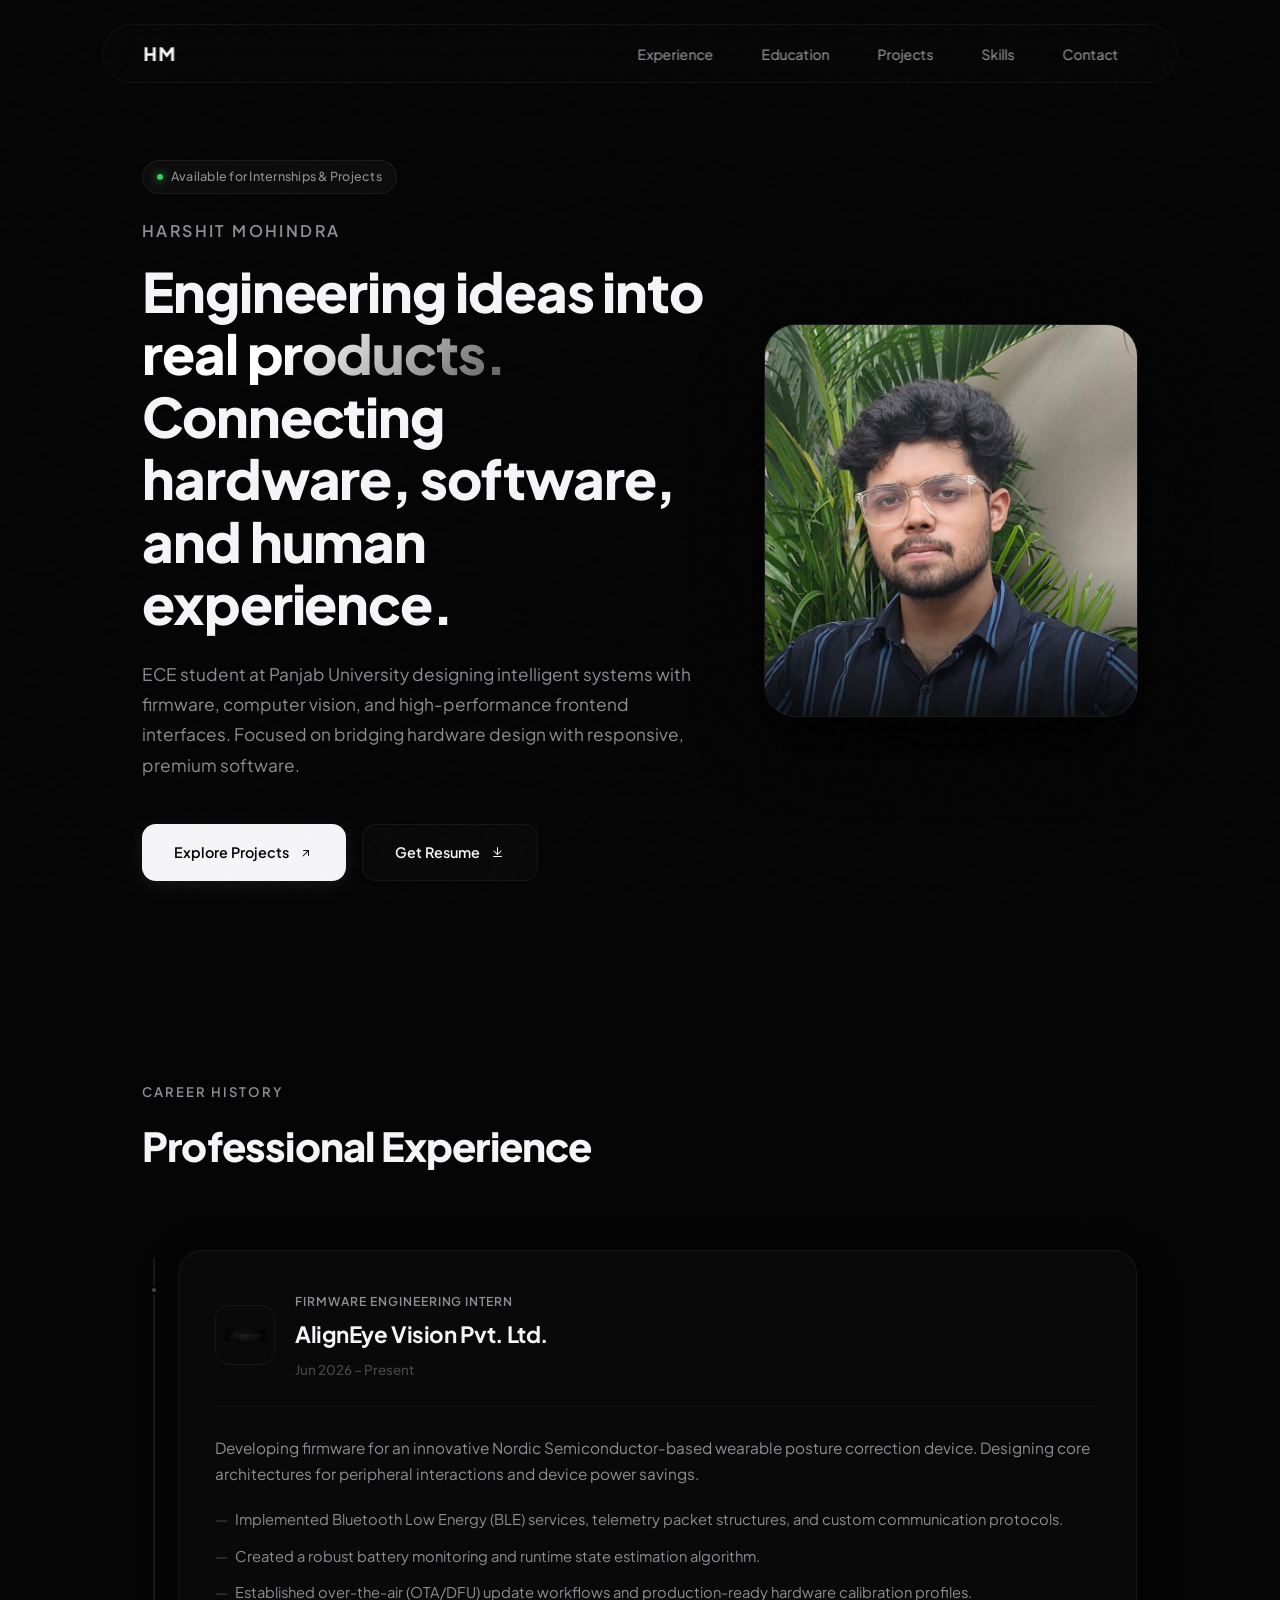
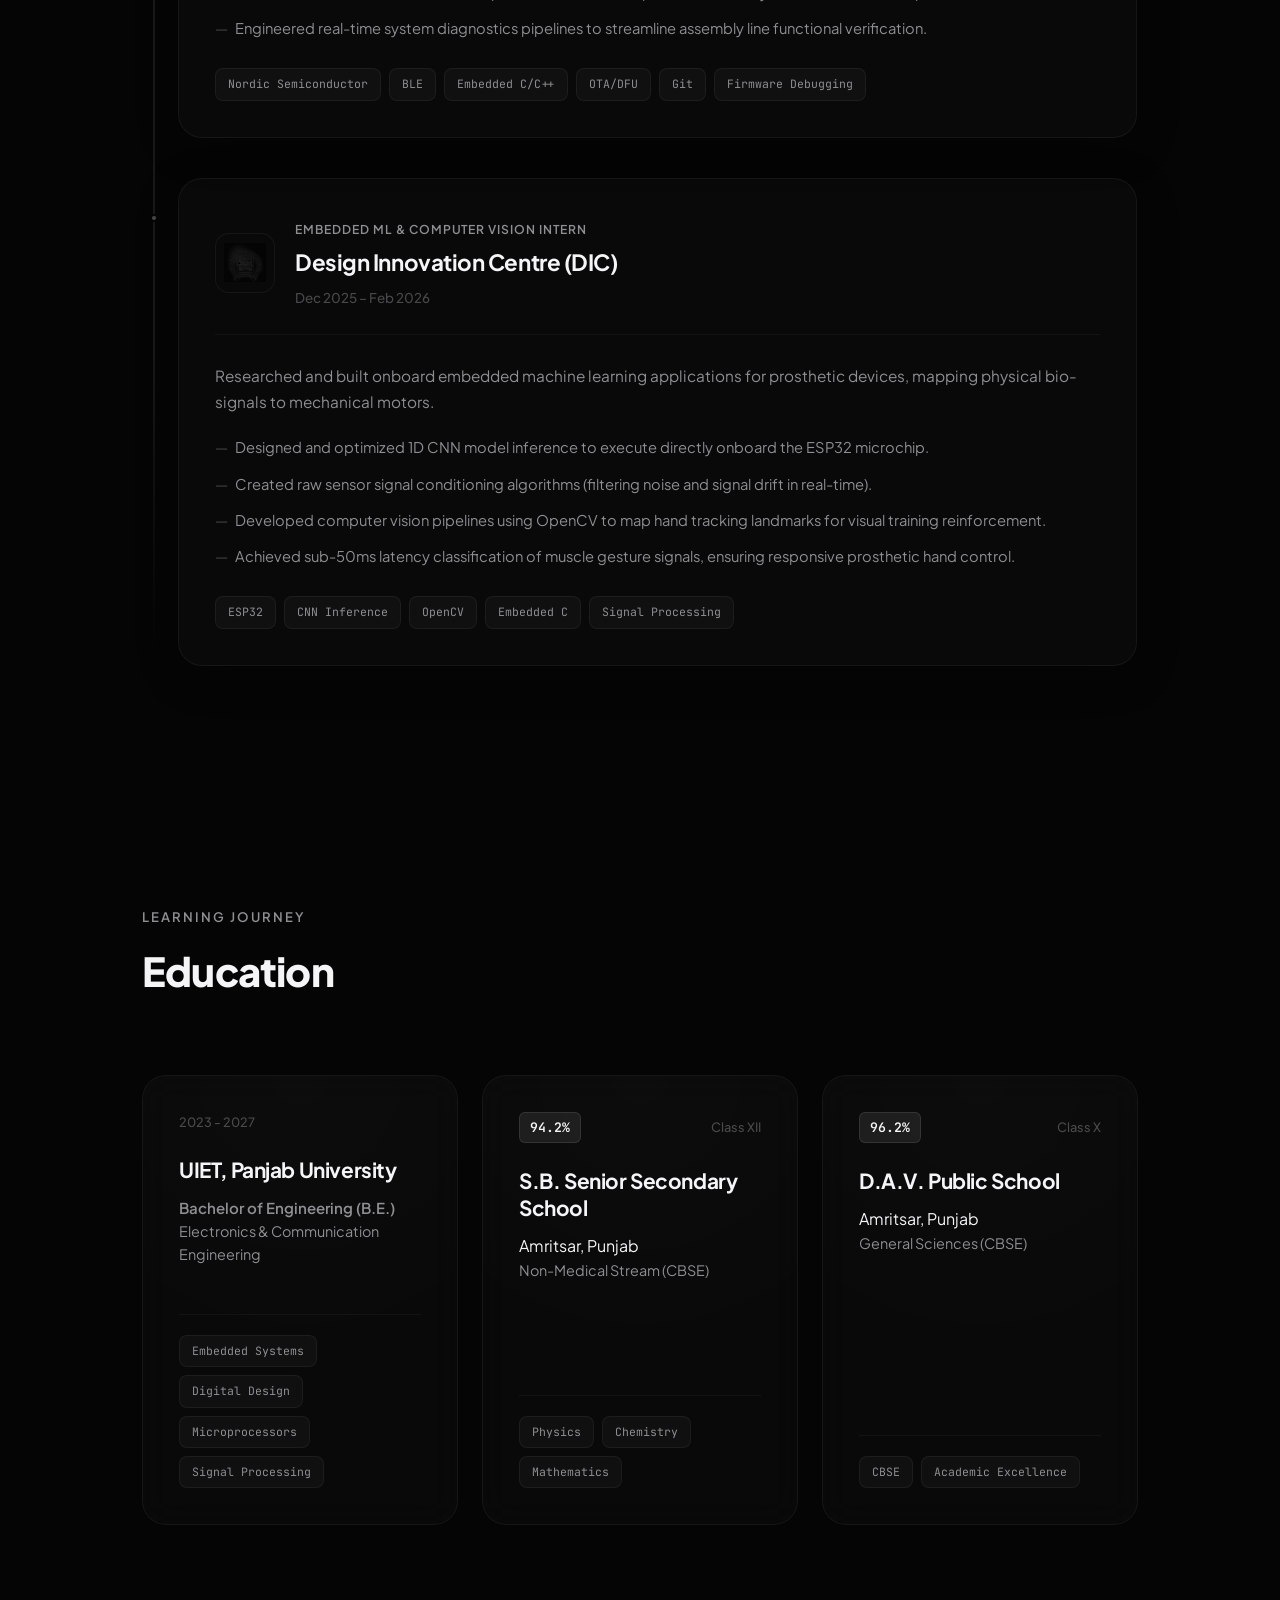
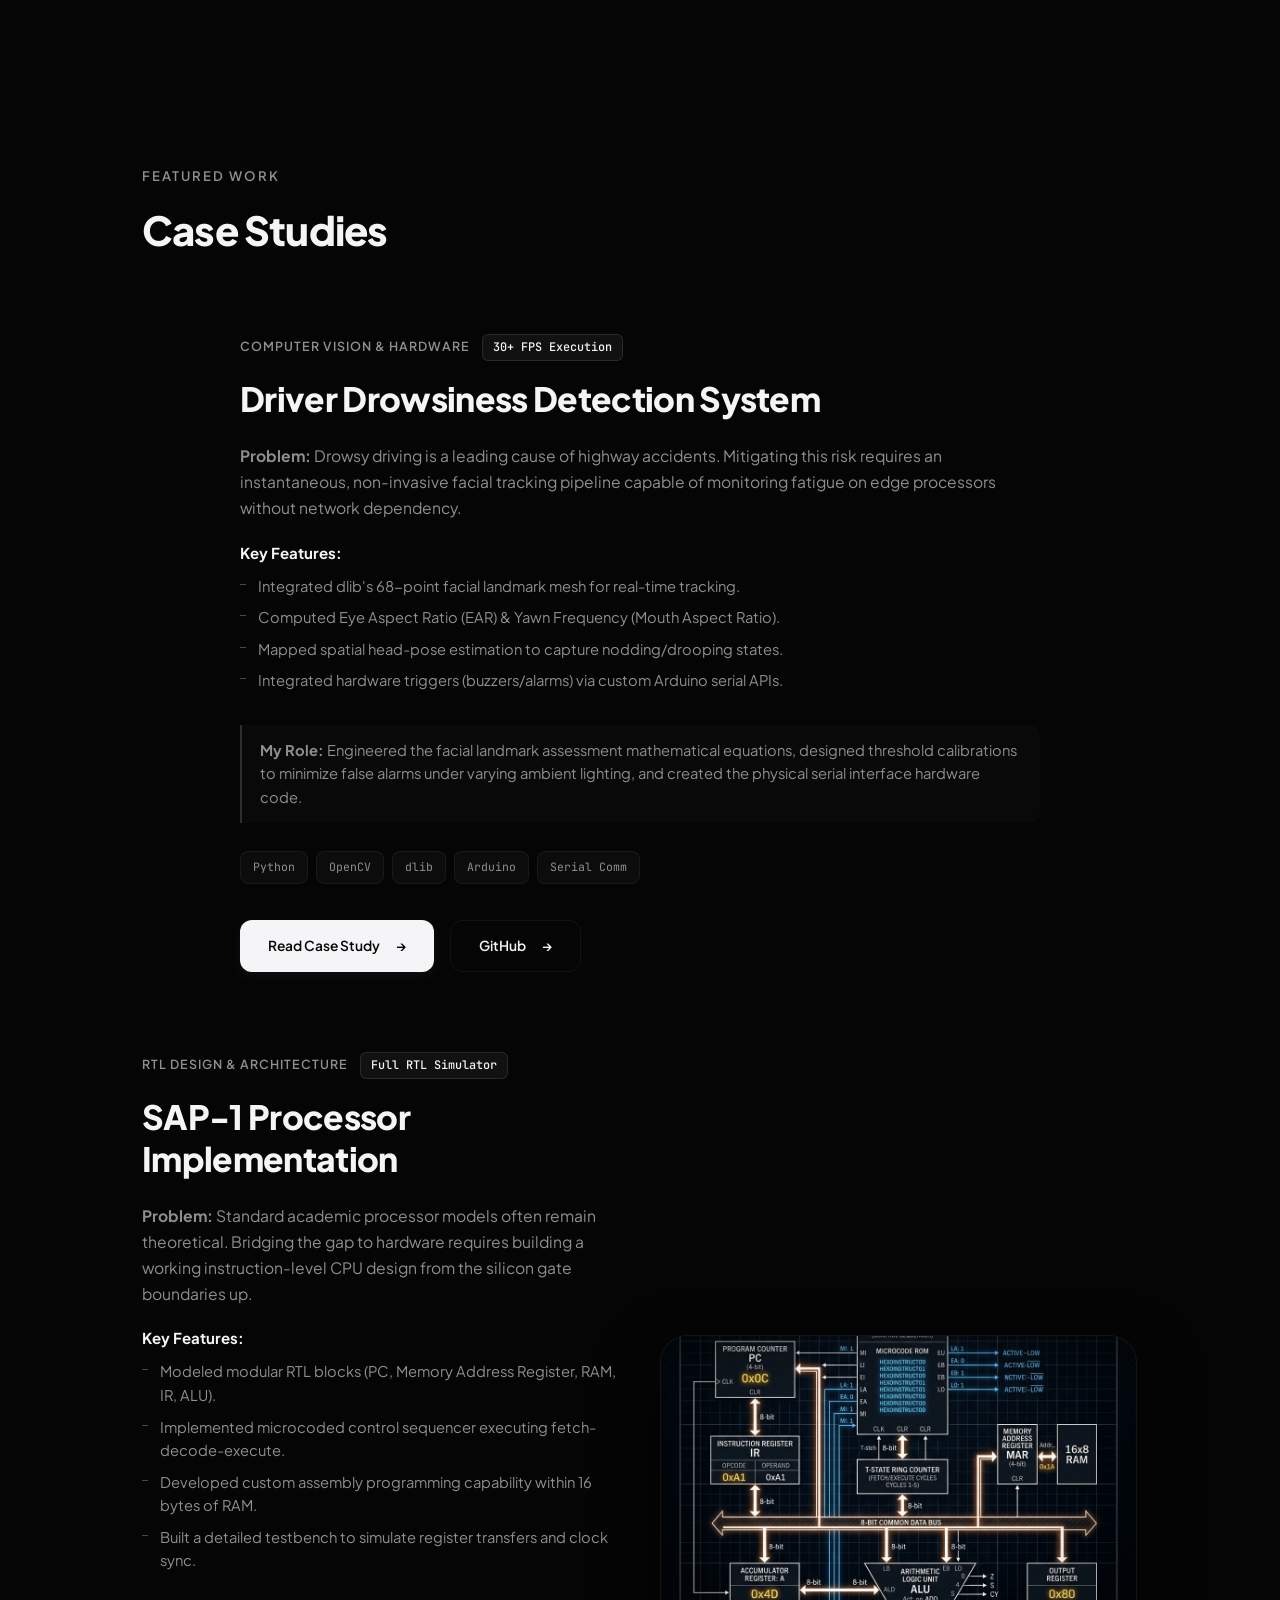
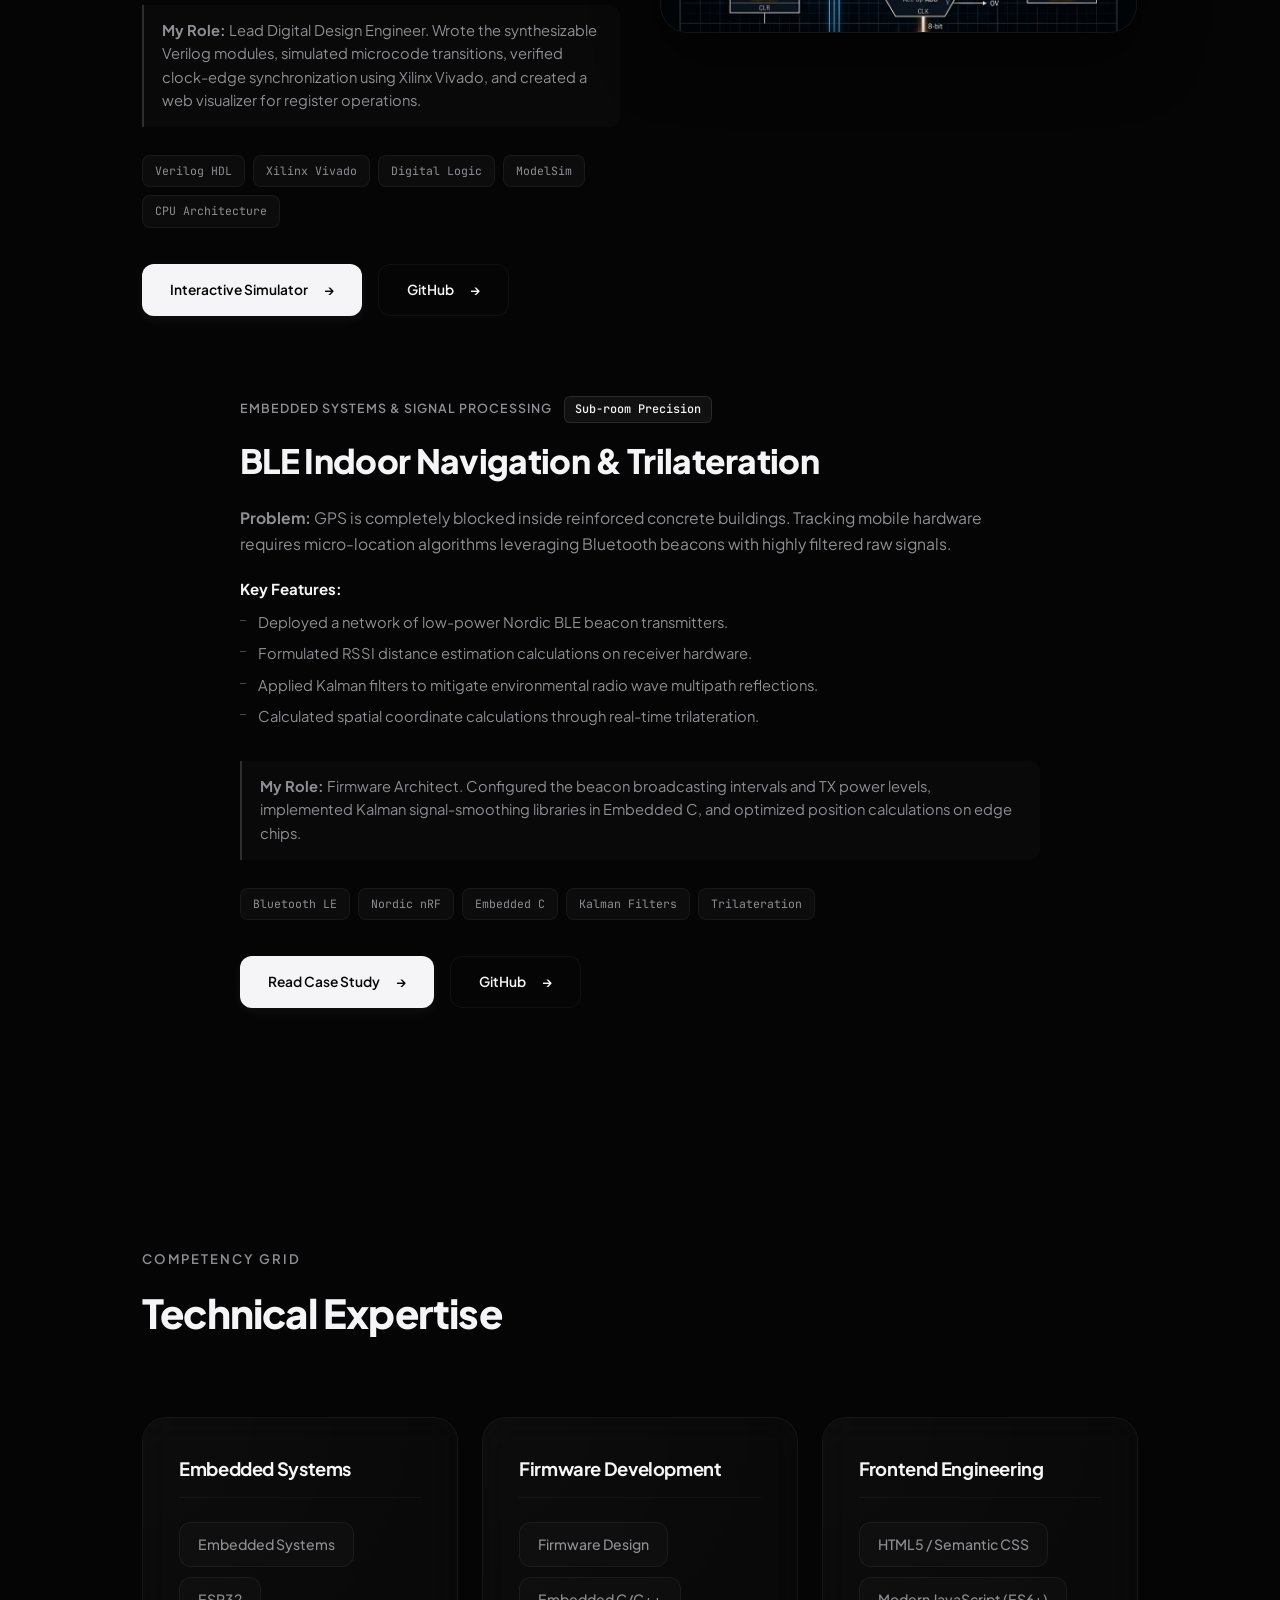
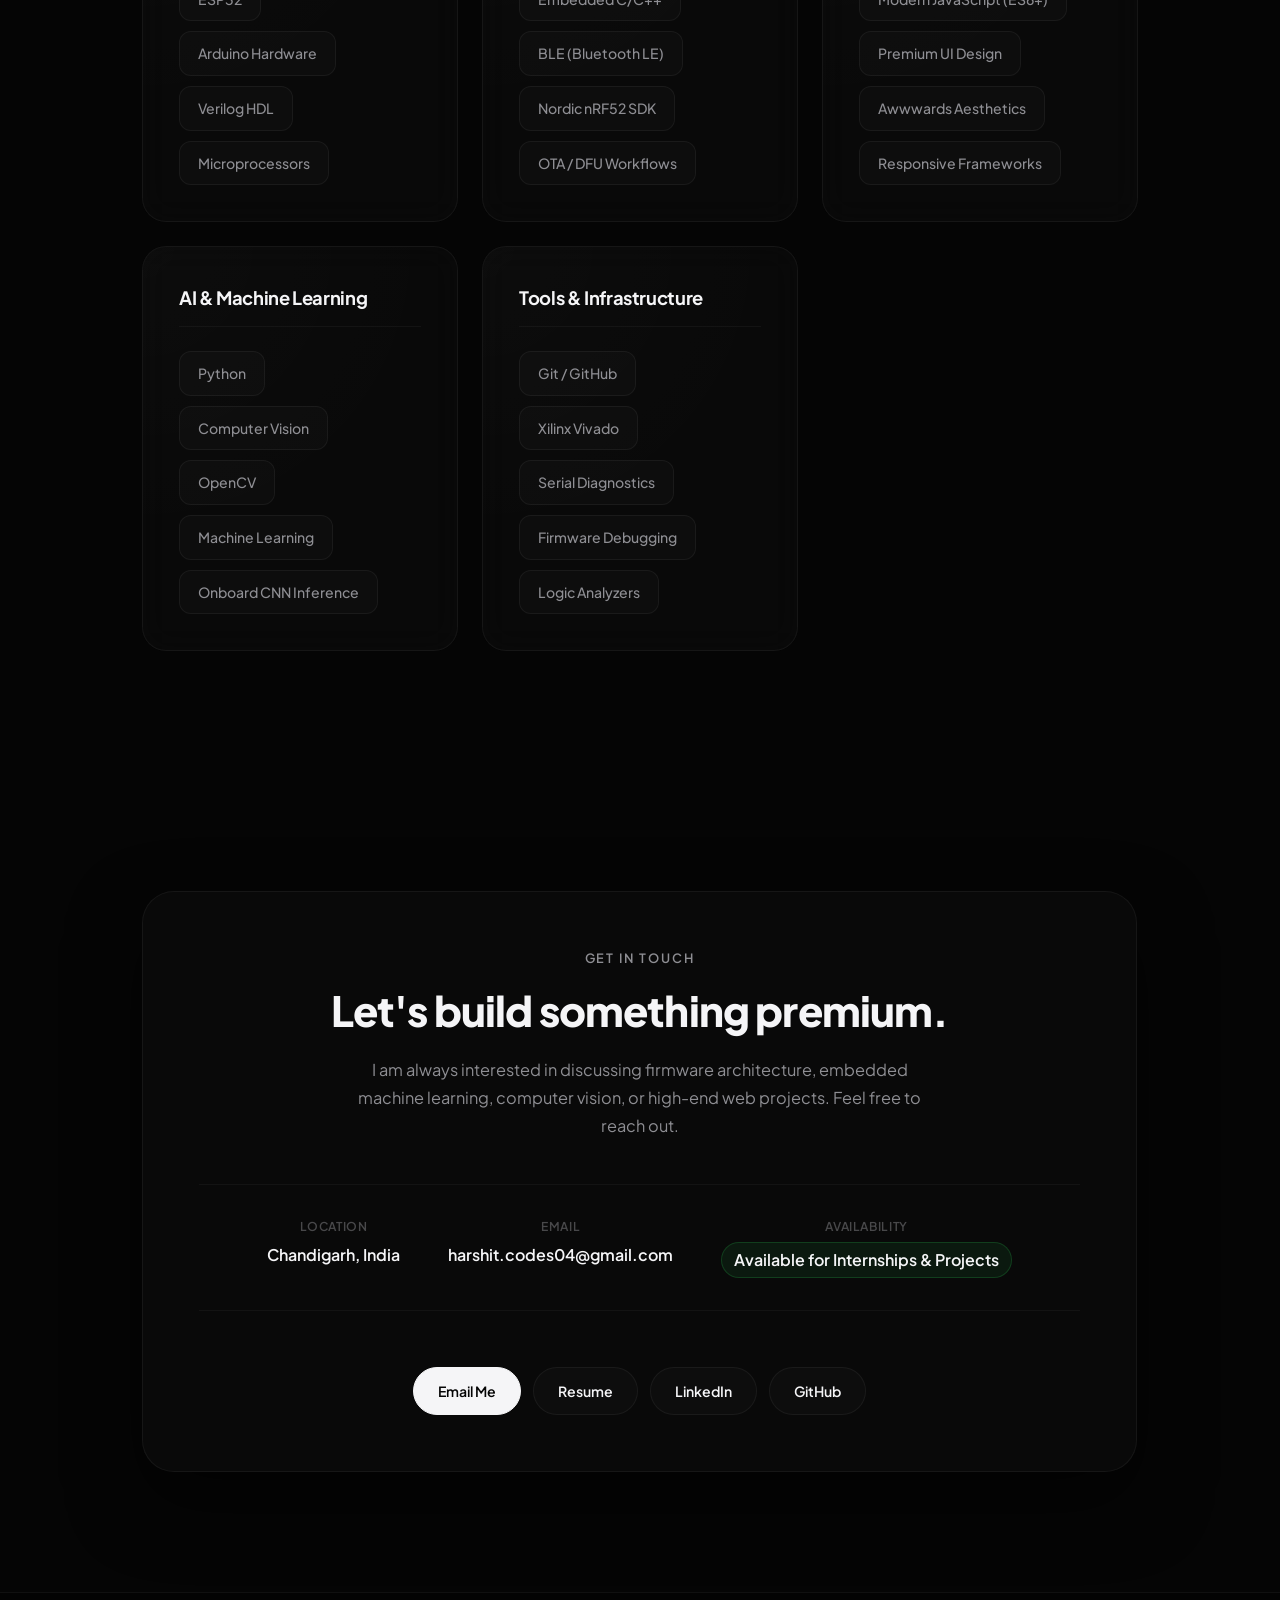
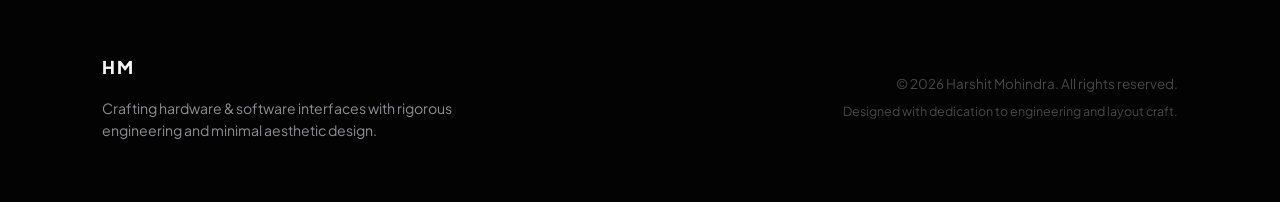
==== index.html @ 0b2c6e02 "fixed the overflowing navbar on mobile" ====
<!DOCTYPE html>
<html lang="en">
<head>
  <meta charset="UTF-8" />
  <meta name="viewport" content="width=device-width, initial-scale=1.0" />
  <title>Harshit Mohindra — Embedded Engineer & Frontend Developer</title>
  <meta name="description" content="ECE Student & Firmware Developer building intelligent embedded systems, onboard machine learning, computer vision, and premium frontend experiences." />

  <link rel="stylesheet" href="style.css" />

  <link rel="preconnect" href="https://fonts.googleapis.com">
  <link rel="preconnect" href="https://fonts.gstatic.com" crossorigin>
  <link href="https://fonts.googleapis.com/css2?family=Plus+Jakarta+Sans:wght@300;400;500;600;700;800&family=Inter:wght@300;400;500;600;700&family=JetBrains+Mono:wght@400;500&display=swap" rel="stylesheet">

  <link rel="preload" as="image" href="assets/images/my_image.jpeg" type="image/jpeg">
</head>

<body>

  <!-- Ambient noise and particles for texture & depth -->
  <div class="noise-overlay" aria-hidden="true"></div>
  <div class="cursor-glow" id="cursor-glow" aria-hidden="true"></div>
  <div class="particles-container" id="particles-container" aria-hidden="true"></div>

  <!-- Scroll Progress Indicator -->
  <div class="scroll-progress-container">
    <div class="scroll-progress" id="scroll-progress"></div>
  </div>

  <nav class="navbar" id="navbar">
    <a href="#home" class="logo" style="text-decoration: none; color: inherit; cursor: pointer;">HM</a>

    <ul class="nav-links">
      <li data-mobile-hidden><a href="#experience">Experience</a></li>
      <li data-mobile-hidden><a href="#education">Education</a></li>
      <li><a href="#projects">Projects</a></li>
      <li data-mobile-hidden><a href="#skills">Skills</a></li>
      <li data-mobile-hidden><a href="#contact">Contact</a></li>
    </ul>

    <!-- Hamburger button — mobile only -->
    <button class="nav-hamburger" id="nav-hamburger" aria-label="Open menu" aria-expanded="false">
      <span></span>
      <span></span>
      <span></span>
    </button>
    
    <!-- Sliding mobile drawer -->
    <div class="nav-drawer" id="nav-drawer" aria-hidden="true">
      <ul class="nav-drawer-links">
        <li><a href="#experience">Experience</a></li>
        <li><a href="#education">Education</a></li>
        <li><a href="#skills">Skills</a></li>
        <li><a href="#contact">Contact</a></li>
      </ul>
    </div>

    <!-- Sliding active background pill for nav links -->
    <div class="nav-active-indicator" id="nav-indicator"></div>
  </nav>

  <main>
    <!-- HERO SECTION -->
    <section class="hero" id="home">
      <div class="hero-container">
        
        <div class="hero-content scroll-reveal">
          <div class="hero-badge">
            <span class="pulse-dot"></span>
            <span>Available for Internships & Projects</span>
          </div>

          <p class="hero-name">Harshit Mohindra</p>

          <h1 class="hero-title">
            Engineering ideas into <span class="accent-text">real products.</span><br>
            Connecting hardware, software, and human experience.
          </h1>

          <p class="hero-desc">
            ECE student at Panjab University designing intelligent systems with firmware, computer vision, and high-performance frontend interfaces. Focused on bridging hardware design with responsive, premium software.
          </p>

          <div class="hero-buttons">
            <a href="#projects" class="btn primary-btn magnetic" data-strength="20">
              Explore Projects
              <span class="btn-arrow">
                <svg width="15" height="15" viewBox="0 0 15 15" fill="none" xmlns="http://www.w3.org/2000/svg">
                  <path d="M3.64645 11.3536C3.45118 11.1583 3.45118 10.8417 3.64645 10.6464L8.29289 6H4.5C4.22386 6 4 5.77614 4 5.5C4 5.22386 4.22386 5 4.5 5H9.5C9.77614 5 10 5.22386 10 5.5V10.5C10 10.7761 9.77614 11 9.5 11C9.22386 11 9 10.7761 9 10.5V6.70711L4.35355 11.3536C4.15829 11.5489 3.84171 11.5489 3.64645 11.3536Z" fill="currentColor" fill-rule="evenodd" clip-rule="evenodd"></path>
                </svg>
              </span>
            </a>

            <a href="assets/resume.pdf" target="_blank" class="btn secondary-btn magnetic" data-strength="15">
              Get Resume
              <span class="btn-arrow">
                <svg width="15" height="15" viewBox="0 0 15 15" fill="none" xmlns="http://www.w3.org/2000/svg">
                  <path d="M7.5 2C7.77614 2 8 2.22386 8 2.5V8.29289L10.6464 5.64645C10.8417 5.45118 11.1583 5.45118 11.3536 5.64645C11.5489 5.84171 11.5489 6.15829 11.3536 6.35355L7.85355 9.85355C7.65829 10.0488 7.34171 10.0488 7.14645 9.85355L3.64645 6.35355C3.45118 6.15829 3.45118 5.84171 3.64645 5.64645C3.84171 5.45118 4.15829 5.45118 4.35355 5.64645L7 8.29289V2.5C7 2.22386 7.22386 2 7.5 2ZM3 11.5C3 11.2239 3.22386 11 3.5 11H11.5C11.7761 11 12 11.2239 12 11.5C12 11.7761 11.7761 12 11.5 12H3.5C3.22386 12 3 11.7761 3 11.5Z" fill="currentColor" fill-rule="evenodd" clip-rule="evenodd"></path>
                </svg>
              </span>
            </a>
          </div>
        </div>

        <div class="hero-visual scroll-reveal delay-1">
          <!-- Subtle glowing background accent behind profile image -->
          <div class="portrait-ambient-glow" aria-hidden="true"></div>
          
          <figure class="hero-portrait">
            <div class="hero-portrait__glow" aria-hidden="true"></div>
            <div class="hero-portrait__frame">
              <img
                src="assets/images/my_image.jpeg"
                alt="Harshit Mohindra Portrait"
                width="720"
                height="665"
                decoding="async"
                fetchpriority="high"
              >
            </div>
          </figure>
        </div>

      </div>
    </section>

    <!-- EXPERIENCE SECTION (Timeline Redesign) -->
    <section class="experience" id="experience">
      <div class="section-header scroll-reveal">
        <span class="section-tag">Career History</span>
        <h2 class="section-title">Professional Experience</h2>
      </div>

      <div class="timeline-container">
        <div class="timeline-line"></div>

        <!-- Timeline Item 1 -->
        <div class="timeline-item scroll-reveal">
          <div class="timeline-marker">
            <div class="timeline-marker-inner"></div>
          </div>
          <div class="timeline-card">
            <div class="timeline-header-block">
              <div class="company-logo-container">
                <img src="assets/images/aligneyelogo.png" alt="AlignEye Vision Pvt. Ltd. Logo" class="company-logo">
              </div>
              <div class="company-info-text">
                <span class="role-badge">Firmware Engineering Intern</span>
                <h3>AlignEye Vision Pvt. Ltd.</h3>
                <span class="timeline-date">Jun 2026 – Present</span>
              </div>
            </div>
            <div class="timeline-body">
              <p>
                Developing firmware for an innovative Nordic Semiconductor-based wearable posture correction device. Designing core architectures for peripheral interactions and device power savings.
              </p>
              <ul class="achievement-list">
                <li>Implemented Bluetooth Low Energy (BLE) services, telemetry packet structures, and custom communication protocols.</li>
                <li>Created a robust battery monitoring and runtime state estimation algorithm.</li>
                <li>Established over-the-air (OTA/DFU) update workflows and production-ready hardware calibration profiles.</li>
                <li>Engineered real-time system diagnostics pipelines to streamline assembly line functional verification.</li>
              </ul>
              <div class="tech-stack">
                <span>Nordic Semiconductor</span>
                <span>BLE</span>
                <span>Embedded C/C++</span>
                <span>OTA/DFU</span>
                <span>Git</span>
                <span>Firmware Debugging</span>
              </div>
            </div>
          </div>
        </div>

        <!-- Timeline Item 2 -->
        <div class="timeline-item scroll-reveal delay-1">
          <div class="timeline-marker">
            <div class="timeline-marker-inner"></div>
          </div>
          <div class="timeline-card">
            <div class="timeline-header-block">
              <div class="company-logo-container">
                <img src="assets/images/MDART.jpg" alt="DIC Logo" class="company-logo">
              </div>
              <div class="company-info-text">
                <span class="role-badge">Embedded ML & Computer Vision Intern</span>
                <h3>Design Innovation Centre (DIC)</h3>
                <span class="timeline-date">Dec 2025 – Feb 2026</span>
              </div>
            </div>
            <div class="timeline-body">
              <p>
                Researched and built onboard embedded machine learning applications for prosthetic devices, mapping physical bio-signals to mechanical motors.
              </p>
              <ul class="achievement-list">
                <li>Designed and optimized 1D CNN model inference to execute directly onboard the ESP32 microchip.</li>
                <li>Created raw sensor signal conditioning algorithms (filtering noise and signal drift in real-time).</li>
                <li>Developed computer vision pipelines using OpenCV to map hand tracking landmarks for visual training reinforcement.</li>
                <li>Achieved sub-50ms latency classification of muscle gesture signals, ensuring responsive prosthetic hand control.</li>
              </ul>
              <div class="tech-stack">
                <span>ESP32</span>
                <span>CNN Inference</span>
                <span>OpenCV</span>
                <span>Embedded C</span>
                <span>Signal Processing</span>
              </div>
            </div>
          </div>
        </div>

      </div>
    </section>

    <!-- EDUCATION SECTION -->
    <section class="education" id="education">
      <div class="section-header scroll-reveal">
        <span class="section-tag">Learning Journey</span>
        <h2 class="section-title">Education</h2>
      </div>

      <div class="education-grid">
        <!-- University -->
        <div class="education-card scroll-reveal">
          <div class="education-card-glow"></div>
          <div class="education-meta">
            <span class="edu-duration">2023 - 2027</span>
          </div>
          <h3>UIET, Panjab University</h3>
          <p class="edu-degree">Bachelor of Engineering (B.E.)</p>
          <p class="edu-major">Electronics & Communication Engineering</p>
          <div class="tech-stack">
            <span>Embedded Systems</span>
            <span>Digital Design</span>
            <span>Microprocessors</span>
            <span>Signal Processing</span>
          </div>
        </div>

        <!-- XII -->
        <div class="education-card scroll-reveal delay-1">
          <div class="education-card-glow"></div>
          <div class="education-meta">
            <span class="edu-score">94.2%</span>
            <span class="edu-duration">Class XII</span>
          </div>
          <h3>S.B. Senior Secondary School</h3>
          <p class="edu-location">Amritsar, Punjab</p>
          <p class="edu-major">Non-Medical Stream (CBSE)</p>
          <div class="tech-stack">
            <span>Physics</span>
            <span>Chemistry</span>
            <span>Mathematics</span>
          </div>
        </div>

        <!-- X -->
        <div class="education-card scroll-reveal delay-2">
          <div class="education-card-glow"></div>
          <div class="education-meta">
            <span class="edu-score">96.2%</span>
            <span class="edu-duration">Class X</span>
          </div>
          <h3>D.A.V. Public School</h3>
          <p class="edu-location">Amritsar, Punjab</p>
          <p class="edu-major">General Sciences (CBSE)</p>
          <div class="tech-stack">
            <span>CBSE</span>
            <span>Academic Excellence</span>
          </div>
        </div>
      </div>
    </section>

    <!-- PROJECTS SECTION (High-Fidelity Case Studies) -->
    <section id="projects" class="projects-section">
      <div class="section-header scroll-reveal">
        <span class="section-tag">Featured Work</span>
        <h2 class="section-title">Case Studies</h2>
      </div>

      <div class="case-studies-list">

        <!-- Project 1: Drowsiness Detection -->
        <article class="case-study-item scroll-reveal">
          <!-- TODO: Add authentic Driver Drowsiness Detection screenshot/diagram here.
               Real engineering assets to add later: OpenCV facial landmark detection, Eye Aspect Ratio visualization, Detection pipeline architecture, Confusion matrix/evaluation graphs, Hardware setup -->
          <div class="case-study-info">
            <div class="case-study-meta">
              <span class="case-study-tag">Computer Vision & Hardware</span>
              <span class="case-study-metric">30+ FPS Execution</span>
            </div>
            <h3 class="case-study-title">Driver Drowsiness Detection System</h3>
            
            <p class="case-study-problem">
              <strong>Problem:</strong> Drowsy driving is a leading cause of highway accidents. Mitigating this risk requires an instantaneous, non-invasive facial tracking pipeline capable of monitoring fatigue on edge processors without network dependency.
            </p>

            <div class="case-study-highlights">
              <strong>Key Features:</strong>
              <ul>
                <li>Integrated dlib's 68-point facial landmark mesh for real-time tracking.</li>
                <li>Computed Eye Aspect Ratio (EAR) & Yawn Frequency (Mouth Aspect Ratio).</li>
                <li>Mapped spatial head-pose estimation to capture nodding/drooping states.</li>
                <li>Integrated hardware triggers (buzzers/alarms) via custom Arduino serial APIs.</li>
              </ul>
            </div>

            <p class="case-study-role">
              <strong>My Role:</strong> Engineered the facial landmark assessment mathematical equations, designed threshold calibrations to minimize false alarms under varying ambient lighting, and created the physical serial interface hardware code.
            </p>

            <div class="tech-stack">
              <span>Python</span>
              <span>OpenCV</span>
              <span>dlib</span>
              <span>Arduino</span>
              <span>Serial Comm</span>
            </div>

            <div class="case-study-links">
              <a href="projects/driver-drowsiness.html" class="btn case-study-btn primary">
                Read Case Study
                <span class="arrow-icon">→</span>
              </a>
              <a href="https://github.com/harshhhh04/" target="_blank" rel="noopener noreferrer" class="btn case-study-btn secondary">
                GitHub
                <span class="arrow-icon">→</span>
              </a>
            </div>
          </div>
        </article>

        <!-- Project 2: SAP-1 Computer -->
        <article class="case-study-item scroll-reveal reverse has-image">
          <div class="case-study-preview-wrapper">
            <img src="assets/images/sap1_preview.png" alt="SAP-1 Computer CPU Design Blueprint Preview" class="case-study-img" loading="lazy">
            <div class="preview-overlay"></div>
          </div>
          <div class="case-study-info">
            <div class="case-study-meta">
              <span class="case-study-tag">RTL Design & Architecture</span>
              <span class="case-study-metric">Full RTL Simulator</span>
            </div>
            <h3 class="case-study-title">SAP-1 Processor Implementation</h3>
            
            <p class="case-study-problem">
              <strong>Problem:</strong> Standard academic processor models often remain theoretical. Bridging the gap to hardware requires building a working instruction-level CPU design from the silicon gate boundaries up.
            </p>

            <div class="case-study-highlights">
              <strong>Key Features:</strong>
              <ul>
                <li>Modeled modular RTL blocks (PC, Memory Address Register, RAM, IR, ALU).</li>
                <li>Implemented microcoded control sequencer executing fetch-decode-execute.</li>
                <li>Developed custom assembly programming capability within 16 bytes of RAM.</li>
                <li>Built a detailed testbench to simulate register transfers and clock sync.</li>
              </ul>
            </div>

            <p class="case-study-role">
              <strong>My Role:</strong> Lead Digital Design Engineer. Wrote the synthesizable Verilog modules, simulated microcode transitions, verified clock-edge synchronization using Xilinx Vivado, and created a web visualizer for register operations.
            </p>

            <div class="tech-stack">
              <span>Verilog HDL</span>
              <span>Xilinx Vivado</span>
              <span>Digital Logic</span>
              <span>ModelSim</span>
              <span>CPU Architecture</span>
            </div>

            <div class="case-study-links">
              <a href="projects/sap1.html" class="btn case-study-btn primary">
                Interactive Simulator
                <span class="arrow-icon">→</span>
              </a>
              <a href="https://github.com/harshhhh04/" target="_blank" rel="noopener noreferrer" class="btn case-study-btn secondary">
                GitHub
                <span class="arrow-icon">→</span>
              </a>
            </div>
          </div>
        </article>

        <!-- Project 3: BLE Indoor Navigation -->
        <article class="case-study-item scroll-reveal">
          <!-- TODO: Add authentic BLE Indoor Navigation screenshot/diagram here.
               Real engineering assets to add later: Beacon placement diagram, Indoor floor map, RSSI visualization, Trilateration diagram, Mobile application screenshots, Hardware setup -->
          <div class="case-study-info">
            <div class="case-study-meta">
              <span class="case-study-tag">Embedded Systems & Signal Processing</span>
              <span class="case-study-metric">Sub-room Precision</span>
            </div>
            <h3 class="case-study-title">BLE Indoor Navigation & Trilateration</h3>
            
            <p class="case-study-problem">
              <strong>Problem:</strong> GPS is completely blocked inside reinforced concrete buildings. Tracking mobile hardware requires micro-location algorithms leveraging Bluetooth beacons with highly filtered raw signals.
            </p>

            <div class="case-study-highlights">
              <strong>Key Features:</strong>
              <ul>
                <li>Deployed a network of low-power Nordic BLE beacon transmitters.</li>
                <li>Formulated RSSI distance estimation calculations on receiver hardware.</li>
                <li>Applied Kalman filters to mitigate environmental radio wave multipath reflections.</li>
                <li>Calculated spatial coordinate calculations through real-time trilateration.</li>
              </ul>
            </div>

            <p class="case-study-role">
              <strong>My Role:</strong> Firmware Architect. Configured the beacon broadcasting intervals and TX power levels, implemented Kalman signal-smoothing libraries in Embedded C, and optimized position calculations on edge chips.
            </p>

            <div class="tech-stack">
              <span>Bluetooth LE</span>
              <span>Nordic nRF</span>
              <span>Embedded C</span>
              <span>Kalman Filters</span>
              <span>Trilateration</span>
            </div>

            <div class="case-study-links">
              <a href="projects/ble-navigation.html" class="btn case-study-btn primary">
                Read Case Study
                <span class="arrow-icon">→</span>
              </a>
              <a href="https://github.com/harshhhh04/" target="_blank" rel="noopener noreferrer" class="btn case-study-btn secondary">
                GitHub
                <span class="arrow-icon">→</span>
              </a>
            </div>
          </div>
        </article>

      </div>
    </section>

    <!-- SKILLS SECTION (Grouped Category Layout) -->
    <section id="skills" class="skills-section">
      <div class="section-header scroll-reveal">
        <span class="section-tag">Competency Grid</span>
        <h2 class="section-title">Technical Expertise</h2>
      </div>

      <div class="skills-category-grid">
        <!-- Group 1: Embedded Systems -->
        <div class="skills-group scroll-reveal">
          <div class="group-glow"></div>
          <h3>Embedded Systems</h3>
          <div class="skills-pills-list">
            <div class="skill-pill"><span>Embedded Systems</span></div>
            <div class="skill-pill"><span>ESP32</span></div>
            <div class="skill-pill"><span>Arduino Hardware</span></div>
            <div class="skill-pill"><span>Verilog HDL</span></div>
            <div class="skill-pill"><span>Microprocessors</span></div>
          </div>
        </div>

        <!-- Group 2: Firmware -->
        <div class="skills-group scroll-reveal delay-1">
          <div class="group-glow"></div>
          <h3>Firmware Development</h3>
          <div class="skills-pills-list">
            <div class="skill-pill"><span>Firmware Design</span></div>
            <div class="skill-pill"><span>Embedded C/C++</span></div>
            <div class="skill-pill"><span>BLE (Bluetooth LE)</span></div>
            <div class="skill-pill"><span>Nordic nRF52 SDK</span></div>
            <div class="skill-pill"><span>OTA / DFU Workflows</span></div>
          </div>
        </div>

        <!-- Group 3: Frontend -->
        <div class="skills-group scroll-reveal delay-2">
          <div class="group-glow"></div>
          <h3>Frontend Engineering</h3>
          <div class="skills-pills-list">
            <div class="skill-pill"><span>HTML5 / Semantic CSS</span></div>
            <div class="skill-pill"><span>Modern JavaScript (ES6+)</span></div>
            <div class="skill-pill"><span>Premium UI Design</span></div>
            <div class="skill-pill"><span>Awwwards Aesthetics</span></div>
            <div class="skill-pill"><span>Responsive Frameworks</span></div>
          </div>
        </div>

        <!-- Group 4: AI & ML -->
        <div class="skills-group scroll-reveal">
          <div class="group-glow"></div>
          <h3>AI & Machine Learning</h3>
          <div class="skills-pills-list">
            <div class="skill-pill"><span>Python</span></div>
            <div class="skill-pill"><span>Computer Vision</span></div>
            <div class="skill-pill"><span>OpenCV</span></div>
            <div class="skill-pill"><span>Machine Learning</span></div>
            <div class="skill-pill"><span>Onboard CNN Inference</span></div>
          </div>
        </div>

        <!-- Group 5: Tools & Workflows -->
        <div class="skills-group scroll-reveal delay-1">
          <div class="group-glow"></div>
          <h3>Tools & Infrastructure</h3>
          <div class="skills-pills-list">
            <div class="skill-pill"><span>Git / GitHub</span></div>
            <div class="skill-pill"><span>Xilinx Vivado</span></div>
            <div class="skill-pill"><span>Serial Diagnostics</span></div>
            <div class="skill-pill"><span>Firmware Debugging</span></div>
            <div class="skill-pill"><span>Logic Analyzers</span></div>
          </div>
        </div>
      </div>
    </section>

    <!-- CONTACT SECTION -->
    <section id="contact" class="contact-section">
      <div class="contact-container scroll-reveal">
        <div class="contact-box">
          <span class="contact-tag">Get In Touch</span>
          <h2>Let's build something premium.</h2>
          <p class="contact-description">
            I am always interested in discussing firmware architecture, embedded machine learning, computer vision, or high-end web projects. Feel free to reach out.
          </p>

          <div class="contact-details">
            <div class="detail-item">
              <span class="label">Location</span>
              <span class="value">Chandigarh, India</span>
            </div>
            <div class="detail-item">
              <span class="label">Email</span>
              <a href="mailto:harshit.codes04@gmail.com" class="value link">harshit.codes04@gmail.com</a>
            </div>
            <div class="detail-item">
              <span class="label">Availability</span>
              <span class="value availability-badge">Available for Internships & Projects</span>
            </div>
          </div>

          <div class="contact-links">
            <a href="https://mail.google.com/mail/?view=cm&fs=1&to=harshit.codes04@gmail.com"
               target="_blank"
               rel="noopener noreferrer"
               class="contact-link-pill primary magnetic"
               data-strength="10">
              Email Me 
            </a>
            <a href="assets/resume.pdf" target="_blank" rel="noopener noreferrer" class="contact-link-pill magnetic" data-strength="10">Resume</a>
            <a href="https://www.linkedin.com/in/harshit-mohindra/" target="_blank" rel="noopener noreferrer" class="contact-link-pill magnetic" data-strength="10">LinkedIn</a>
            <a href="https://github.com/harshhhh04/" target="_blank" rel="noopener noreferrer" class="contact-link-pill magnetic" data-strength="10">GitHub</a>
          </div>
        </div>
      </div>
    </section>
  </main>

  <footer class="footer">
    <div class="footer-content">
      <div class="footer-left">
        <p class="footer-logo">HM</p>
        <p class="footer-statement">
          Crafting hardware & software interfaces with rigorous engineering and minimal aesthetic design.
        </p>
      </div>
      <div class="footer-right">
        <p class="copyright">&copy; 2026 Harshit Mohindra. All rights reserved.</p>
        <p class="designed-by">Designed with dedication to engineering and layout craft.</p>
      </div>
    </div>
  </footer>

  <script src="script.js"></script>

</body>
</html>
---- style.css ----
/* ==========================================================================
   PREMIUM DARK MINIMALIST DESIGN SYSTEM (Awwwards, Linear, Framer Inspired)
   ========================================================================== */

   :root {
    --bg-primary: #050505;
    --bg-secondary: #0a0a0a;
    --bg-card: rgba(13, 13, 13, 0.55);
    --bg-card-hover: rgba(20, 20, 20, 0.8);
    
    --border-color: rgba(255, 255, 255, 0.05);
    --border-hover: rgba(255, 255, 255, 0.12);
    --border-accent: rgba(255, 255, 255, 0.25);
    
    --text-primary: #f5f5f7;
    --text-secondary: #8e8e93;
    --text-muted: #48484a;
    
    --accent: #ffffff;
    --accent-glow: rgba(255, 255, 255, 0.08);
    
    --font-sans: 'Plus Jakarta Sans', 'Inter', -apple-system, BlinkMacSystemFont, sans-serif;
    --font-mono: 'JetBrains Mono', 'SF Mono', monospace;
    
    --transition-smooth: all 0.5s cubic-bezier(0.16, 1, 0.3, 1);
    --transition-fast: all 0.25s cubic-bezier(0.16, 1, 0.3, 1);
    
    --space-xs: 8px;
    --space-sm: 16px;
    --space-md: 24px;
    --space-lg: 48px;
    --space-xl: 80px;
    --space-xxl: 120px;
  }
  
  /* ==========================================================================
     BASE ELEMENTS
     ========================================================================== */
  
  * {
    margin: 0;
    padding: 0;
    box-sizing: border-box;
  }
  
  html {
    scroll-behavior: smooth;
    background-color: var(--bg-primary);
  }
  
  body {
    font-family: var(--font-sans);
    background: var(--bg-primary);
    color: var(--text-primary);
    overflow-x: hidden;
    line-height: 1.6;
    -webkit-font-smoothing: antialiased;
    -moz-osx-font-smoothing: grayscale;
  }
  
  /* Global faint grid overlay */
  body::before {
    content: '';
    position: fixed;
    inset: 0;
    background-image: 
      linear-gradient(to right, rgba(255, 255, 255, 0.012) 1px, transparent 1px),
      linear-gradient(to bottom, rgba(255, 255, 255, 0.012) 1px, transparent 1px);
    background-size: 50px 50px;
    pointer-events: none;
    z-index: -2;
  }
  
  /* Global noise texture overlay */
  .noise-overlay {
    position: fixed;
    inset: 0;
    background-image: url("data:image/svg+xml,%3Csvg viewBox='0 0 200 200' xmlns='http://www.w3.org/2000/svg'%3E%3Cfilter id='noiseFilter'%3E%3CfeTurbulence type='fractalNoise' baseFrequency='0.65' numOctaves='3' stitchTiles='stitch'/%3E%3C/filter%3E%3Crect width='100%25' height='100%25' filter='url(%23noiseFilter)'/%3E%3C/svg%3E");
    opacity: 0.015;
    pointer-events: none;
    z-index: 9999;
  }
  
  /* Cursor following radial ambient highlight */
  .cursor-glow {
    position: fixed;
    width: 600px;
    height: 600px;
    background: radial-gradient(circle, rgba(255, 255, 255, 0.02) 0%, transparent 70%);
    border-radius: 50%;
    pointer-events: none;
    transform: translate(-50%, -50%);
    z-index: -1;
    will-change: left, top;
    transition: left 0.15s cubic-bezier(0.25, 1, 0.5, 1), top 0.15s cubic-bezier(0.25, 1, 0.5, 1);
  }
  
  /* Particles background */
  .particles-container {
    position: fixed;
    inset: 0;
    pointer-events: none;
    z-index: -2;
    overflow: hidden;
  }
  
  .particle {
    position: absolute;
    background: rgba(255, 255, 255, 0.15);
    border-radius: 50%;
    pointer-events: none;
    will-change: transform, opacity;
  }
  
  /* Scroll Progress Bar */
  .scroll-progress-container {
    position: fixed;
    top: 0;
    left: 0;
    width: 100%;
    height: 2px;
    z-index: 2000;
    pointer-events: none;
  }
  
  .scroll-progress {
    height: 100%;
    width: 0;
    background: linear-gradient(90deg, transparent, var(--text-primary));
    transition: width 0.1s linear;
  }
  
  /* Selection styling */
  ::selection {
    background: rgba(255, 255, 255, 0.9);
    color: var(--bg-primary);
  }
  
  /* Common typography presets */
  h1, h2, h3, h4 {
    letter-spacing: -0.02em;
    font-weight: 700;
    color: var(--text-primary);
  }
  
  /* ==========================================================================
     NAVIGATION BAR
     ========================================================================== */
  
  .navbar {
    position: fixed;
    top: 24px;
    left: 50%;
    transform: translateX(-50%);
    width: 84%;
    max-width: 1200px;
    display: flex;
    justify-content: space-between;
    align-items: center;
    padding: 14px 40px;
    background: rgba(10, 10, 10, 0.4);
    backdrop-filter: blur(24px) saturate(180%);
    -webkit-backdrop-filter: blur(24px) saturate(180%);
    border: 1px solid var(--border-color);
    border-radius: 999px;
    z-index: 1000;
    transition: var(--transition-smooth);
  }
  
  .navbar.scrolled {
    width: 90%;
    background: rgba(5, 5, 5, 0.7);
    border-color: rgba(255, 255, 255, 0.08);
    box-shadow: 0 10px 30px rgba(0, 0, 0, 0.5);
  }
  
  .logo {
    font-size: 1.15rem;
    font-weight: 800;
    letter-spacing: 0.1em;
    text-transform: uppercase;
    font-family: var(--font-sans);
    color: var(--text-primary);
    cursor: default;
    position: relative;
    z-index: 10;
  }
  
  .nav-links {
    display: flex;
    gap: 12px;
    list-style: none;
    position: relative;
  }
  
  .nav-links a {
    color: var(--text-secondary);
    text-decoration: none;
    font-size: 0.88rem;
    font-weight: 500;
    padding: 8px 18px;
    border-radius: 999px;
    transition: var(--transition-fast);
    position: relative;
    z-index: 2;
  }
  
  .nav-links a:hover {
    color: var(--text-primary);
  }
  
  .nav-links a.active {
    color: var(--text-primary);
  }
  
  /* Sliding indicator background pill */
  .nav-active-indicator {
    position: absolute;
    height: 34px;
    background: rgba(255, 255, 255, 0.06);
    border: 1px solid rgba(255, 255, 255, 0.08);
    border-radius: 999px;
    z-index: 1;
    pointer-events: none;
    transition: all 0.35s cubic-bezier(0.25, 1, 0.5, 1);
    opacity: 0;
  }
  
  /* ==========================================================================
     HERO SECTION
     ========================================================================== */
  
  .hero {
    min-height: 100vh;
    display: flex;
    align-items: center;
    padding: 160px 8% 80px;
    position: relative;
    overflow: hidden;
  }
  
  .hero-container {
    width: 100%;
    max-width: 1200px;
    margin: 0 auto;
    display: grid;
    grid-template-columns: 1.2fr 0.8fr;
    gap: 60px;
    align-items: center;
  }
  
  .hero-content {
    position: relative;
    z-index: 10;
  }
  
  .hero-badge {
    display: inline-flex;
    align-items: center;
    gap: 8px;
    padding: 6px 14px;
    background: rgba(255, 255, 255, 0.03);
    border: 1px solid rgba(255, 255, 255, 0.06);
    border-radius: 999px;
    font-size: 0.78rem;
    font-weight: 500;
    color: var(--text-secondary);
    margin-bottom: 24px;
    letter-spacing: 0.02em;
  }
  
  .pulse-dot {
    width: 6px;
    height: 6px;
    background-color: #30d158;
    border-radius: 50%;
    box-shadow: 0 0 10px #30d158;
    animation: badgePulse 2s infinite;
  }
  
  @keyframes badgePulse {
    0% { transform: scale(0.9); opacity: 0.6; }
    50% { transform: scale(1.2); opacity: 1; }
    100% { transform: scale(0.9); opacity: 0.6; }
  }
  
  .hero-name {
    font-size: 1rem;
    font-weight: 600;
    color: var(--text-secondary);
    text-transform: uppercase;
    letter-spacing: 0.15em;
    margin-bottom: 16px;
  }
  
  .hero-title {
    font-size: 3.4rem;
    line-height: 1.15;
    font-weight: 800;
    color: var(--text-primary);
    margin-bottom: 24px;
  }
  
  .accent-text {
    background: linear-gradient(135deg, #ffffff 40%, rgba(255, 255, 255, 0.35) 100%);
    -webkit-background-clip: text;
    -webkit-text-fill-color: transparent;
    display: inline-block;
  }
  
  .hero-desc {
    font-size: 1.08rem;
    color: var(--text-secondary);
    line-height: 1.75;
    max-width: 580px;
    margin-bottom: 44px;
  }
  
  .hero-buttons {
    display: flex;
    gap: 16px;
  }
  
  /* BUTTON STYLING */
  .btn {
    display: inline-flex;
    align-items: center;
    gap: 10px;
    padding: 16px 32px;
    border-radius: 14px;
    font-size: 0.9rem;
    font-weight: 600;
    text-decoration: none;
    cursor: pointer;
    transition: var(--transition-fast);
    position: relative;
    overflow: hidden;
  }
  
  .btn-arrow {
    display: inline-flex;
    transition: transform 0.3s cubic-bezier(0.16, 1, 0.3, 1);
  }
  
  .primary-btn {
    background: var(--text-primary);
    color: var(--bg-primary);
    box-shadow: 0 4px 20px rgba(255, 255, 255, 0.08);
  }
  
  .primary-btn:hover {
    transform: translateY(-2px);
    box-shadow: 0 10px 25px rgba(255, 255, 255, 0.15);
  }
  
  .primary-btn:hover .btn-arrow {
    transform: translate(2px, -2px);
  }
  
  .secondary-btn {
    background: rgba(255, 255, 255, 0.02);
    color: var(--text-primary);
    border: 1px solid var(--border-color);
  }
  
  .secondary-btn:hover {
    background: rgba(255, 255, 255, 0.05);
    border-color: var(--border-hover);
    transform: translateY(-2px);
  }
  
  .secondary-btn:hover .btn-arrow {
    transform: translateY(2px);
  }
  
  /* Hero visual profile image container */
  .hero-visual {
    position: relative;
    display: flex;
    justify-content: center;
    align-items: center;
    z-index: 5;
  }
  
  .portrait-ambient-glow {
    position: absolute;
    width: 120%;
    height: 120%;
    background: radial-gradient(circle, rgba(255, 255, 255, 0.04) 0%, transparent 65%);
    filter: blur(50px);
    pointer-events: none;
    z-index: 1;
  }
  
  .hero-portrait {
    position: relative;
    width: 100%;
    max-width: 440px;
    aspect-ratio: 1 / 1.05;
    margin: 0;
    z-index: 2;
    animation: portraitFloat 8s ease-in-out infinite;
    will-change: transform;
  }
  
  .hero-portrait__glow {
    position: absolute;
    inset: -20px;
    background: radial-gradient(circle, rgba(255,255,255,0.06) 0%, transparent 70%);
    filter: blur(20px);
    z-index: 1;
    pointer-events: none;
  }
  
  .hero-portrait__frame {
    position: relative;
    display: block;
    width: 100%;
    height: 100%;
    border-radius: 32px;
    border: 1px solid rgba(255, 255, 255, 0.08);
    background: rgba(10, 10, 10, 0.4);
    box-shadow: 
      0 30px 60px rgba(0, 0, 0, 0.6),
      inset 0 1px 0 rgba(255, 255, 255, 0.1);
    overflow: hidden;
    z-index: 2;
  }
  
  .hero-portrait__frame img {
    display: block;
    width: 100%;
    height: 100%;
    object-fit: cover;
    object-position: center 10%;
    transition: transform 0.8s cubic-bezier(0.16, 1, 0.3, 1);
  }
  
  .hero-portrait:hover .hero-portrait__frame img {
    transform: scale(1.04);
  }
  
  /* Gradient shading overlay inside the portrait frame */
  .hero-portrait__frame::after {
    content: '';
    position: absolute;
    inset: 0;
    background: linear-gradient(
      to bottom,
      transparent 0%,
      transparent 60%,
      rgba(5, 5, 5, 0.4) 80%,
      rgba(5, 5, 5, 0.85) 100%
    );
    pointer-events: none;
  }
  
  @keyframes portraitFloat {
    0%, 100% { transform: translate3d(0, 0, 0) rotate(0deg); }
    50% { transform: translate3d(0, -10px, 0) rotate(0.5deg); }
  }
  
  /* ==========================================================================
     SECTION STRUCTURAL STANDARD
     ========================================================================== */
  
  section {
    padding: var(--space-xxl) 8%;
    max-width: 1200px;
    margin: 0 auto;
    position: relative;
  }
  
  .section-header {
    margin-bottom: 72px;
  }
  
  .section-tag {
    font-size: 0.82rem;
    font-weight: 600;
    color: var(--text-secondary);
    text-transform: uppercase;
    letter-spacing: 0.15em;
    display: block;
    margin-bottom: 12px;
  }
  
  .section-title {
    font-size: 2.5rem;
    font-weight: 800;
    color: var(--text-primary);
  }
  
  /* ==========================================================================
     EXPERIENCE TIMELINE
     ========================================================================== */
  
  .timeline-container {
    position: relative;
    padding-left: 36px;
    display: flex;
    flex-direction: column;
    gap: 40px;
  }
  
  .timeline-line {
    position: absolute;
    top: 8px;
    left: 11px;
    width: 2px;
    height: calc(100% - 16px);
    background: linear-gradient(
      to bottom,
      rgba(255, 255, 255, 0.08),
      rgba(255, 255, 255, 0.08) 70%,
      transparent
    );
  }
  
  .timeline-item {
    position: relative;
  }
  
  /* Bullet point marker on the line */
  .timeline-marker {
    position: absolute;
    left: -36px;
    top: 28px;
    width: 24px;
    height: 24px;
    display: flex;
    align-items: center;
    justify-content: center;
    z-index: 2;
  }
  
  .timeline-marker-inner {
    width: 8px;
    height: 8px;
    background-color: var(--text-muted);
    border-radius: 50%;
    border: 2px solid var(--bg-primary);
    transition: var(--transition-fast);
  }
  
  .timeline-item:hover .timeline-marker-inner {
    background-color: var(--text-primary);
    transform: scale(1.3);
    box-shadow: 0 0 12px rgba(255, 255, 255, 0.4);
  }
  
  /* Experience Card styling */
  .timeline-card {
    background: var(--bg-card);
    border: 1px solid var(--border-color);
    border-radius: 24px;
    padding: 36px;
    transition: var(--transition-smooth);
    backdrop-filter: blur(16px);
    -webkit-backdrop-filter: blur(16px);
    box-shadow: 0 10px 40px rgba(0, 0, 0, 0.3);
  }
  
  .timeline-card:hover {
    border-color: var(--border-hover);
    background: var(--bg-card-hover);
    transform: translateY(-4px);
    box-shadow: 
      0 20px 50px rgba(0, 0, 0, 0.5),
      0 0 40px rgba(255, 255, 255, 0.015);
  }
  
  .timeline-header-block {
    display: flex;
    gap: 20px;
    align-items: center;
    margin-bottom: 28px;
    border-bottom: 1px solid rgba(255, 255, 255, 0.04);
    padding-bottom: 24px;
  }
  
  .company-logo-container {
    width: 60px;
    height: 60px;
    border-radius: 14px;
    overflow: hidden;
    background: rgba(10, 10, 10, 0.9);
    border: 1px solid var(--border-color);
    display: flex;
    align-items: center;
    justify-content: center;
    flex-shrink: 0;
  }
  
  .company-logo {
    width: 100%;
    height: 100%;
    object-fit: contain;
    padding: 8px;
    filter: grayscale(100%) brightness(0.65) contrast(1.1);
    opacity: 0.45;
    transition: var(--transition-fast);
  }
  
  .timeline-card:hover .company-logo {
    opacity: 0.8;
    filter: grayscale(100%) brightness(0.9) contrast(1.1);
  }
  
  .company-info-text h3 {
    font-size: 1.4rem;
    font-weight: 700;
    margin: 4px 0;
  }
  
  .role-badge {
    display: inline-block;
    font-size: 0.76rem;
    font-weight: 600;
    color: var(--text-secondary);
    text-transform: uppercase;
    letter-spacing: 0.08em;
  }
  
  .timeline-date {
    font-size: 0.84rem;
    color: var(--text-muted);
    font-weight: 500;
  }
  
  .timeline-body p {
    color: var(--text-secondary);
    font-size: 0.96rem;
    line-height: 1.7;
    margin-bottom: 20px;
  }
  
  .achievement-list {
    list-style: none;
    margin-bottom: 28px;
  }
  
  .achievement-list li {
    position: relative;
    padding-left: 20px;
    margin-bottom: 12px;
    font-size: 0.92rem;
    color: var(--text-secondary);
    line-height: 1.65;
  }
  
  .achievement-list li::before {
    content: '—';
    position: absolute;
    left: 0;
    color: var(--text-muted);
  }
  
  /* Tech tags standard */
  .tech-stack {
    display: flex;
    flex-wrap: wrap;
    gap: 8px;
  }
  
  .tech-stack span {
    font-family: var(--font-mono);
    font-size: 0.72rem;
    color: var(--text-secondary);
    background: rgba(255, 255, 255, 0.03);
    border: 1px solid rgba(255, 255, 255, 0.05);
    padding: 6px 12px;
    border-radius: 8px;
    transition: var(--transition-fast);
  }
  
  .timeline-card:hover .tech-stack span {
    border-color: rgba(255, 255, 255, 0.08);
    background: rgba(255, 255, 255, 0.05);
    color: var(--text-primary);
  }
  
  /* ==========================================================================
     EDUCATION SECTION
     ========================================================================== */
  
  .education-grid {
    display: grid;
    grid-template-columns: repeat(3, 1fr);
    gap: 24px;
  }
  
  .education-card {
    background: var(--bg-card);
    border: 1px solid var(--border-color);
    border-radius: 24px;
    padding: 36px;
    position: relative;
    overflow: hidden;
    backdrop-filter: blur(16px);
    -webkit-backdrop-filter: blur(16px);
    transition: var(--transition-smooth);
    display: flex;
    flex-direction: column;
    height: 100%;
  }
  
  .education-card-glow {
    position: absolute;
    inset: 0;
    background: radial-gradient(circle at 50% 0%, rgba(255, 255, 255, 0.015) 0%, transparent 60%);
    pointer-events: none;
  }
  
  .education-card:hover {
    border-color: var(--border-hover);
    transform: translateY(-4px);
    background: var(--bg-card-hover);
    box-shadow: 0 15px 40px rgba(0, 0, 0, 0.4);
  }
  
  .education-meta {
    display: flex;
    justify-content: space-between;
    align-items: center;
    margin-bottom: 24px;
  }
  
  .edu-duration {
    font-size: 0.8rem;
    color: var(--text-muted);
    font-weight: 500;
  }
  
  .edu-score {
    font-family: var(--font-mono);
    font-size: 0.82rem;
    color: var(--text-primary);
    background: rgba(255, 255, 255, 0.08);
    border: 1px solid rgba(255, 255, 255, 0.1);
    padding: 4px 10px;
    border-radius: 6px;
    font-weight: 600;
  }
  
  .education-card h3 {
    font-size: 1.3rem;
    font-weight: 700;
    line-height: 1.3;
    margin-bottom: 12px;
  }
  
  .edu-degree {
    font-size: 0.94rem;
    color: var(--text-secondary);
    font-weight: 600;
  }
  
  .edu-major {
    font-size: 0.9rem;
    color: var(--text-secondary);
    margin-bottom: auto;
    padding-bottom: var(--space-md);
  }
  
  .education-card .tech-stack {
    margin-top: 24px;
    border-top: 1px solid rgba(255, 255, 255, 0.04);
    padding-top: 20px;
  }
  
  /* ==========================================================================
     PROJECT CASE STUDIES
     ========================================================================== */
  
  .case-studies-list {
    display: flex;
    flex-direction: column;
    gap: 80px;
  }
  
  .case-study-item {
    display: grid;
    grid-template-columns: 1fr;
    gap: 40px;
    align-items: center;
    max-width: 800px;
    margin: 0 auto;
  }
  
  .case-study-item.has-image {
    grid-template-columns: 1fr 1fr;
    max-width: none;
    margin: 0;
  }
  
  .case-study-item.reverse {
    direction: rtl;
  }
  
  .case-study-item.reverse .case-study-info {
    direction: ltr; /* Reset text direction for content */
  }
  
  /* Project preview mockup container */
  .case-study-preview-wrapper {
    position: relative;
    border-radius: 28px;
    border: 1px solid var(--border-color);
    overflow: hidden;
    aspect-ratio: 16 / 10;
    box-shadow: 0 25px 60px rgba(0, 0, 0, 0.55);
    background: rgba(10, 10, 10, 0.6);
    transition: var(--transition-smooth);
    z-index: 5;
  }
  
  .case-study-img {
    width: 100%;
    height: 100%;
    object-fit: cover;
    display: block;
    transition: transform 1s cubic-bezier(0.16, 1, 0.3, 1);
  }
  
  /* Vignette shadow inside the image frame */
  .preview-overlay {
    position: absolute;
    inset: 0;
    border-radius: 28px;
    box-shadow: inset 0 0 40px rgba(0, 0, 0, 0.4);
    background: radial-gradient(circle, transparent 50%, rgba(5, 5, 5, 0.25) 100%);
    pointer-events: none;
    transition: var(--transition-smooth);
  }
  
  .case-study-item:hover .case-study-preview-wrapper {
    border-color: var(--border-hover);
    box-shadow: 
      0 35px 80px rgba(0, 0, 0, 0.7),
      0 0 50px rgba(255, 255, 255, 0.02);
    transform: translateY(-4px);
  }
  
  .case-study-item:hover .case-study-img {
    transform: scale(1.05);
  }
  
  .case-study-info {
    display: flex;
    flex-direction: column;
  }
  
  .case-study-meta {
    display: flex;
    gap: 12px;
    align-items: center;
    margin-bottom: 16px;
  }
  
  .case-study-tag {
    font-size: 0.78rem;
    font-weight: 600;
    text-transform: uppercase;
    color: var(--text-secondary);
    letter-spacing: 0.08em;
  }
  
  .case-study-metric {
    font-family: var(--font-mono);
    font-size: 0.74rem;
    color: var(--text-primary);
    border: 1px solid rgba(255, 255, 255, 0.1);
    background: rgba(255, 255, 255, 0.05);
    padding: 3px 10px;
    border-radius: 6px;
    font-weight: 500;
  }
  
  .case-study-title {
    font-size: 2.1rem;
    font-weight: 800;
    line-height: 1.25;
    margin-bottom: 24px;
  }
  
  .case-study-problem {
    color: var(--text-secondary);
    font-size: 0.98rem;
    line-height: 1.65;
    margin-bottom: 20px;
  }
  
  .case-study-highlights {
    margin-bottom: 24px;
  }
  
  .case-study-highlights strong {
    font-size: 0.94rem;
    color: var(--text-primary);
    display: block;
    margin-bottom: 10px;
  }
  
  .case-study-highlights ul {
    list-style: none;
  }
  
  .case-study-highlights li {
    font-size: 0.92rem;
    color: var(--text-secondary);
    line-height: 1.6;
    margin-bottom: 8px;
    position: relative;
    padding-left: 18px;
  }
  
  .case-study-highlights li::before {
    content: '';
    position: absolute;
    left: 0;
    top: 9px;
    width: 6px;
    height: 1px;
    background-color: var(--text-muted);
  }
  
  .case-study-role {
    font-size: 0.92rem;
    line-height: 1.6;
    color: var(--text-secondary);
    margin-bottom: 28px;
    padding: 14px 18px;
    background: rgba(255, 255, 255, 0.02);
    border-left: 2px solid rgba(255, 255, 255, 0.15);
    border-radius: 0 10px 10px 0;
  }
  
  .case-study-info .tech-stack {
    margin-bottom: 36px;
  }
  
  .case-study-links {
    display: flex;
    gap: 16px;
  }
  
  .case-study-btn {
    padding: 14px 28px;
    border-radius: 12px;
    font-size: 0.86rem;
  }
  
  .case-study-btn.primary {
    background: var(--text-primary);
    color: var(--bg-primary);
    box-shadow: 0 4px 12px rgba(255, 255, 255, 0.05);
  }
  
  .case-study-btn.primary:hover {
    background: #ffffff;
    box-shadow: 0 8px 20px rgba(255, 255, 255, 0.12);
  }
  
  .case-study-btn.secondary {
    background: transparent;
    color: var(--text-primary);
    border: 1px solid var(--border-color);
  }
  
  .case-study-btn.secondary:hover {
    background: rgba(255, 255, 255, 0.04);
    border-color: var(--border-hover);
  }
  
  .arrow-icon {
    display: inline-block;
    transition: transform 0.3s cubic-bezier(0.16, 1, 0.3, 1);
    margin-left: 6px;
  }
  
  .case-study-btn:hover .arrow-icon {
    transform: translateX(3px);
  }
  
  /* ==========================================================================
     SKILLS SECTION (Categorized Pills Grid)
     ========================================================================== */
  
  .skills-category-grid {
    display: grid;
    grid-template-columns: repeat(3, 1fr);
    gap: 24px;
  }
  
  .skills-group {
    background: var(--bg-card);
    border: 1px solid var(--border-color);
    border-radius: 24px;
    padding: 36px;
    backdrop-filter: blur(16px);
    -webkit-backdrop-filter: blur(16px);
    position: relative;
    overflow: hidden;
    transition: var(--transition-smooth);
    display: flex;
    flex-direction: column;
    height: 100%;
  }
  
  .group-glow {
    position: absolute;
    inset: 0;
    background: radial-gradient(circle at 0% 0%, rgba(255, 255, 255, 0.015) 0%, transparent 60%);
    pointer-events: none;
  }
  
  .skills-group:hover {
    border-color: var(--border-hover);
    transform: translateY(-4px);
    background: var(--bg-card-hover);
    box-shadow: 0 15px 40px rgba(0, 0, 0, 0.4);
  }
  
  .skills-group h3 {
    font-size: 1.15rem;
    font-weight: 700;
    margin-bottom: 24px;
    color: var(--text-primary);
    border-bottom: 1px solid rgba(255, 255, 255, 0.04);
    padding-bottom: 14px;
  }
  
  .skills-pills-list {
    display: flex;
    flex-wrap: wrap;
    gap: 10px;
  }
  
  .skill-pill {
    padding: 10px 18px;
    border: 1px solid var(--border-color);
    background: rgba(255, 255, 255, 0.02);
    border-radius: 12px;
    font-size: 0.88rem;
    font-weight: 500;
    color: var(--text-secondary);
    transition: var(--transition-fast);
    cursor: default;
  }
  
  .skills-group:hover .skill-pill {
    border-color: rgba(255, 255, 255, 0.08);
  }
  
  .skill-pill:hover {
    background: var(--text-primary);
    color: var(--bg-primary);
    border-color: var(--text-primary);
    transform: translateY(-2px);
    box-shadow: 0 5px 15px rgba(255, 255, 255, 0.1);
  }
  
  /* ==========================================================================
     CONTACT SECTION
     ========================================================================== */
  
  .contact-section {
    padding: var(--space-xxl) 8%;
  }
  
  .contact-container {
    width: 100%;
    max-width: 1000px;
    margin: 0 auto;
  }
  
  .contact-box {
    background: var(--bg-card);
    border: 1px solid var(--border-color);
    border-radius: 32px;
    padding: 56px;
    backdrop-filter: blur(20px);
    -webkit-backdrop-filter: blur(20px);
    position: relative;
    overflow: hidden;
    box-shadow: 0 30px 70px rgba(0, 0, 0, 0.55);
    text-align: center;
  }
  
  .contact-tag {
    font-size: 0.8rem;
    font-weight: 600;
    color: var(--text-secondary);
    text-transform: uppercase;
    letter-spacing: 0.15em;
    display: block;
    margin-bottom: 16px;
  }
  
  .contact-box h2 {
    font-size: 2.6rem;
    font-weight: 800;
    line-height: 1.25;
    margin-bottom: 20px;
  }
  
  .contact-description {
    font-size: 1.02rem;
    color: var(--text-secondary);
    max-width: 600px;
    margin: 0 auto 44px;
    line-height: 1.7;
  }
  
  .contact-details {
    display: flex;
    justify-content: center;
    gap: 48px;
    margin-bottom: 56px;
    border-top: 1px solid rgba(255, 255, 255, 0.04);
    border-bottom: 1px solid rgba(255, 255, 255, 0.04);
    padding: 32px 0;
  }
  
  .detail-item {
    display: flex;
    flex-direction: column;
    align-items: center;
    gap: 6px;
  }
  
  .detail-item .label {
    font-size: 0.76rem;
    font-weight: 600;
    text-transform: uppercase;
    color: var(--text-muted);
    letter-spacing: 0.05em;
  }
  
  .detail-item .value {
    font-size: 1rem;
    font-weight: 600;
    color: var(--text-primary);
    text-decoration: none;
    transition: var(--transition-fast);
  }
  
  .detail-item .value.link:hover {
    color: var(--text-secondary);
    text-decoration: underline;
  }
  
  .availability-badge {
    font-family: var(--font-sans);
    font-size: 0.84rem;
    color: #30d158;
    background: rgba(48, 209, 88, 0.08);
    border: 1px solid rgba(48, 209, 88, 0.2);
    padding: 4px 12px;
    border-radius: 999px;
  }
  
  .contact-links {
    display: flex;
    justify-content: center;
    align-items: center;
    gap: 12px;
    flex-wrap: wrap;
  }
  
  .contact-link-pill {
    padding: 12px 24px;
    border: 1px solid var(--border-color);
    background: rgba(255, 255, 255, 0.02);
    border-radius: 999px;
    text-decoration: none;
    font-size: 0.88rem;
    font-weight: 600;
    color: var(--text-primary);
    transition: var(--transition-fast);
  }
  
  .contact-link-pill:hover {
    background: rgba(255, 255, 255, 0.05);
    border-color: var(--border-hover);
    transform: translateY(-2px);
  }
  
  .contact-link-pill.primary {
    background: var(--text-primary);
    color: var(--bg-primary);
    border-color: var(--text-primary);
  }
  
  .contact-link-pill.primary:hover {
    background: #ffffff;
    box-shadow: 0 5px 15px rgba(255, 255, 255, 0.15);
  }
  
  /* ==========================================================================
     FOOTER
     ========================================================================== */
  
  .footer {
    border-top: 1px solid var(--border-color);
    background: #030303;
    padding: 60px 8%;
  }
  
  .footer-content {
    max-width: 1200px;
    margin: 0 auto;
    display: flex;
    justify-content: space-between;
    align-items: center;
    gap: 40px;
  }
  
  .footer-left {
    display: flex;
    flex-direction: column;
    gap: 16px;
    max-width: 420px;
  }
  
  .footer-logo {
    font-size: 1.1rem;
    font-weight: 800;
    letter-spacing: 0.1em;
    text-transform: uppercase;
    color: var(--text-primary);
  }
  
  .footer-statement {
    font-size: 0.88rem;
    color: var(--text-secondary);
    line-height: 1.6;
  }
  
  .footer-right {
    display: flex;
    flex-direction: column;
    align-items: flex-end;
    gap: 8px;
    text-align: right;
  }
  
  .copyright {
    font-size: 0.84rem;
    color: var(--text-muted);
  }
  
  .designed-by {
    font-size: 0.78rem;
    color: var(--text-muted);
  }
  
  /* ==========================================================================
     SCROLL REVEAL ANIMATIONS
     ========================================================================== */
  
  .scroll-reveal {
    opacity: 0;
    transform: translateY(24px);
    transition: 
      opacity 1s cubic-bezier(0.16, 1, 0.3, 1),
      transform 1s cubic-bezier(0.16, 1, 0.3, 1);
    will-change: transform, opacity;
  }
  
  .scroll-reveal.visible {
    opacity: 1;
    transform: translateY(0);
  }
  
  .scroll-reveal.delay-1 {
    transition-delay: 0.15s;
  }
  
  .scroll-reveal.delay-2 {
    transition-delay: 0.3s;
  }
  
  /* Keyboard Accessibility Focus Outlines */
  a:focus-visible,
  button:focus-visible,
  .btn:focus-visible,
  .contact-link-pill:focus-visible,
  .skill-pill:focus-visible {
    outline: 2px solid var(--text-primary);
    outline-offset: 4px;
  }

  /* Verilog/RTL Code Blocks Scrollability */
  pre {
    overflow-x: auto;
    white-space: pre;
    word-wrap: normal;
  }
  .code-container pre {
    white-space: pre;
    overflow-x: auto;
  }
  .code-container code {
    display: block;
    width: max-content;
  }
  
  /* ==========================================================================
     MOBILE & TABLET RESPONSIVE OVERRIDES
     ========================================================================== */
  
  /* Tablet views (1024px and down) */
  @media (max-width: 1024px) {
    section {
      padding: var(--space-xl) 6%;
    }
  
    .hero {
      padding-top: 140px;
    }
  
    .hero-container {
      grid-template-columns: 1.1fr 0.9fr;
      gap: 40px;
    }
  
    .hero-title {
      font-size: 2.8rem;
    }
  
    .education-grid,
    .skills-category-grid {
      grid-template-columns: repeat(2, 1fr);
      gap: 20px;
    }
  
    .case-study-item {
      grid-template-columns: 1fr;
      gap: 36px;
    }
  
    .case-study-item.reverse {
      direction: ltr;
    }
    
    .case-study-item.reverse .case-study-info {
      direction: ltr;
    }
  }
  
  /* ==========================================================================
     HAMBURGER NAV — BASE STYLES (hidden on desktop, shown on mobile)
     ========================================================================== */

  /* Desktop: hamburger and drawer are hidden */
  .nav-hamburger {
    display: none;
  }

  .nav-drawer {
    display: none;
  }

  /* Standard Mobile View (768px and down) */
  @media (max-width: 768px) {
    .navbar {
      padding: 10px 20px;
      width: 90%;
      top: 16px;
      /* Allow drawer to hang below without clipping */
      overflow: visible;
    }

    /* Hide the mobile-hidden nav items */
    .nav-links li[data-mobile-hidden] {
      display: none;
    }

    /* Visible inline link (Projects) retains original pill style */
    .nav-links {
      gap: 0;
    }

    .nav-links a {
      font-size: 0.84rem;
      padding: 7px 14px;
    }

    /* ---- Hamburger button ---- */
    .nav-hamburger {
      display: flex;
      flex-direction: column;
      justify-content: center;
      gap: 5px;
      background: none;
      border: 1px solid var(--border-color);
      border-radius: 10px;
      padding: 8px 10px;
      cursor: pointer;
      transition: border-color 0.25s ease;
    }

    .nav-hamburger:hover {
      border-color: var(--border-hover);
    }

    .nav-hamburger span {
      display: block;
      width: 18px;
      height: 1.5px;
      background: var(--text-secondary);
      border-radius: 2px;
      transition: background 0.25s ease, transform 0.3s cubic-bezier(0.16, 1, 0.3, 1), opacity 0.2s ease;
      transform-origin: center;
    }

    /* Animated X state when open */
    .nav-hamburger.open span:nth-child(1) {
      transform: translateY(6.5px) rotate(45deg);
      background: var(--text-primary);
    }
    .nav-hamburger.open span:nth-child(2) {
      opacity: 0;
    }
    .nav-hamburger.open span:nth-child(3) {
      transform: translateY(-6.5px) rotate(-45deg);
      background: var(--text-primary);
    }

    /* ---- Mobile drawer ---- */
    .nav-drawer {
      display: block;
      position: absolute;
      top: calc(100% + 10px);
      left: 0;
      right: 0;
      background: rgba(10, 10, 10, 0.75);
      backdrop-filter: blur(24px) saturate(180%);
      -webkit-backdrop-filter: blur(24px) saturate(180%);
      border: 1px solid var(--border-color);
      border-radius: 20px;
      padding: 8px;
      /* Hidden by default */
      opacity: 0;
      transform: translateY(-8px);
      pointer-events: none;
      transition:
        opacity 0.28s cubic-bezier(0.16, 1, 0.3, 1),
        transform 0.28s cubic-bezier(0.16, 1, 0.3, 1);
      z-index: 999;
    }

    .nav-drawer.open {
      opacity: 1;
      transform: translateY(0);
      pointer-events: auto;
    }

    .nav-drawer-links {
      list-style: none;
      display: flex;
      flex-direction: column;
    }

    .nav-drawer-links a {
      display: block;
      color: var(--text-secondary);
      text-decoration: none;
      font-size: 0.88rem;
      font-weight: 500;
      font-family: var(--font-sans);
      padding: 12px 16px;
      border-radius: 12px;
      transition: color 0.2s ease, background 0.2s ease;
    }

    .nav-drawer-links a:hover {
      color: var(--text-primary);
      background: rgba(255, 255, 255, 0.05);
    }

    .nav-active-indicator {
      display: none;
    }
  
    .hero {
      padding-top: 120px;
      padding-bottom: 60px;
    }
  
    .hero-container {
      grid-template-columns: 1fr;
      gap: 48px;
      text-align: center;
    }
  
    .hero-badge,
    .hero-buttons {
      justify-content: center;
    }
  
    .hero-desc {
      margin-left: auto;
      margin-right: auto;
    }
  
    .hero-visual {
      order: -1; /* Place portrait image above text details on mobile */
    }
  
    .hero-portrait {
      max-width: 320px;
    }
    
    .timeline-container {
      padding-left: 24px;
    }
    
    .timeline-line {
      left: 7px;
    }
    
    .timeline-marker {
      left: -28px;
    }
    
    .timeline-card {
      padding: 24px;
    }
    
    .timeline-header-block {
      flex-direction: column;
      align-items: flex-start;
      gap: 16px;
    }
    
    .case-study-title {
      font-size: 1.8rem;
    }
    
    .case-study-item.has-image {
      grid-template-columns: 1fr;
      gap: 24px;
      max-width: 100%;
    }
    
    .case-study-links {
      flex-wrap: wrap;
    }
    
    .btn,
    .contact-link-pill {
      padding: 14px 24px;
    }
    
    .contact-box {
      padding: 36px 24px;
    }
    
    .contact-details {
      flex-direction: column;
      gap: 24px;
      align-items: center;
    }
    
    .footer-content {
      flex-direction: column;
      text-align: center;
      gap: 32px;
    }
    
    .footer-right {
      align-items: center;
      text-align: center;
    }
  }
  
  /* Very Small Mobile View (480px and down) */
  @media (max-width: 480px) {
    .navbar {
      padding: 8px 16px;
      width: 95%;
      top: 12px;
    }
    
    .nav-links a {
      font-size: 0.8rem;
      padding: 6px 10px;
    }
    
    .hero-title {
      font-size: 2.2rem;
    }
    
    .section-title {
      font-size: 2rem;
    }
  
    .education-grid,
    .skills-category-grid {
      grid-template-columns: 1fr;
    }
    
    .timeline-card {
      padding: 20px;
    }
    
    .case-study-preview-wrapper {
      border-radius: 16px;
    }
    
    .preview-overlay {
      border-radius: 16px;
    }
    
    .skills-group {
      padding: 24px;
    }
    
    .hero-buttons {
      flex-direction: column;
      width: 100%;
      max-width: 280px;
      margin: 0 auto;
    }
    
    .btn {
      width: 100%;
      justify-content: center;
    }
  }
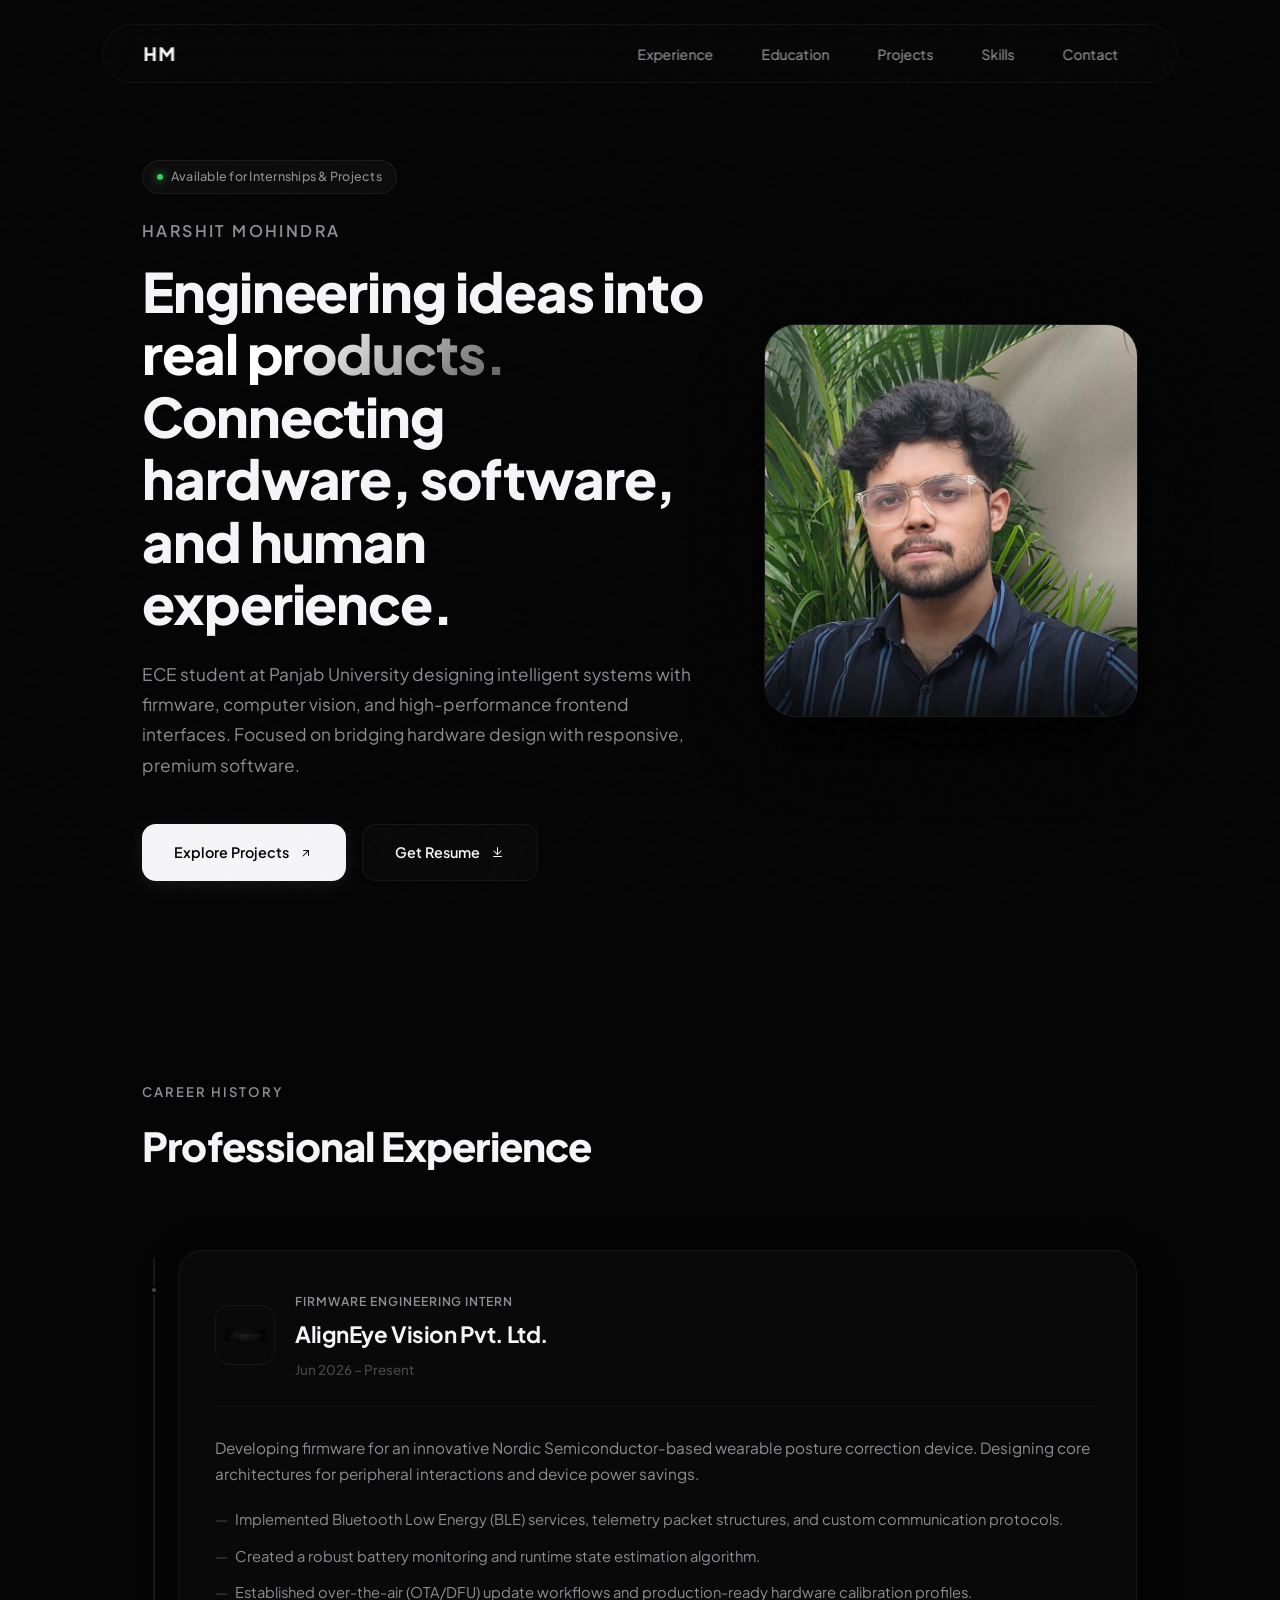
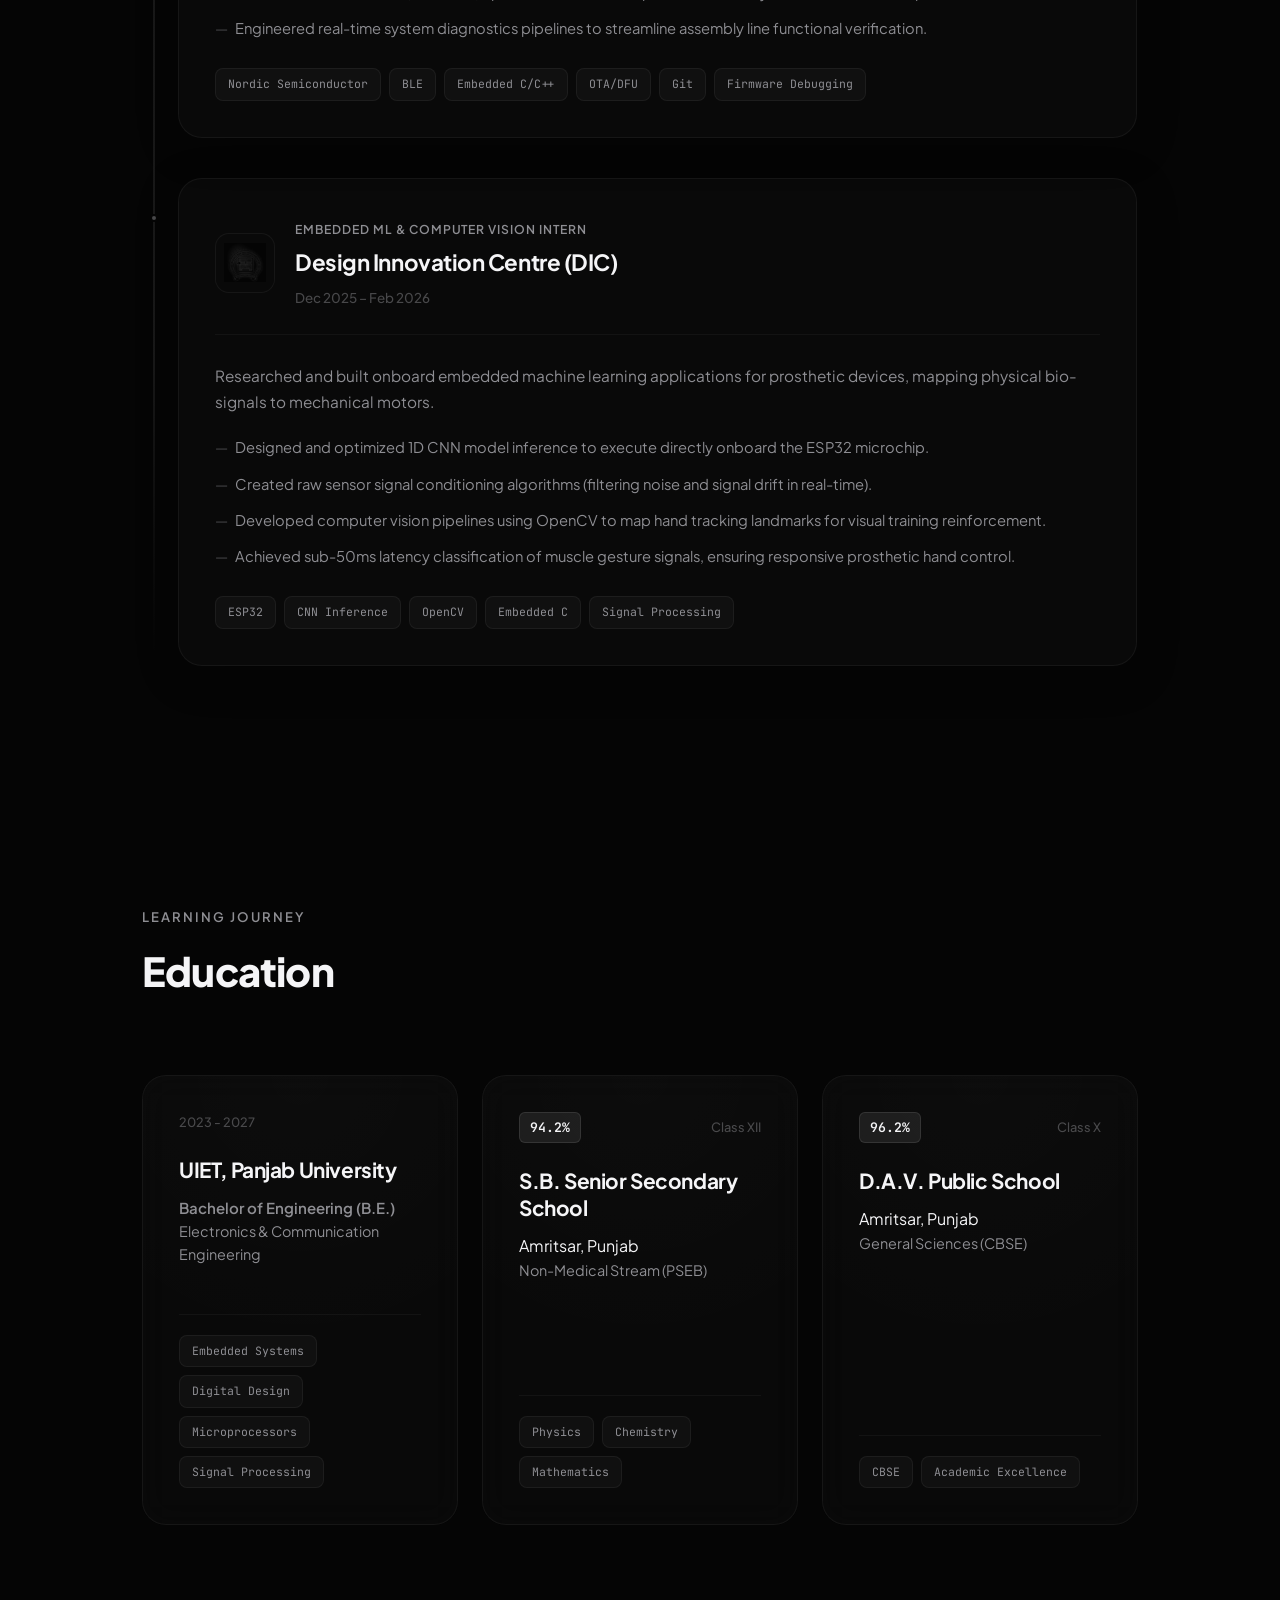
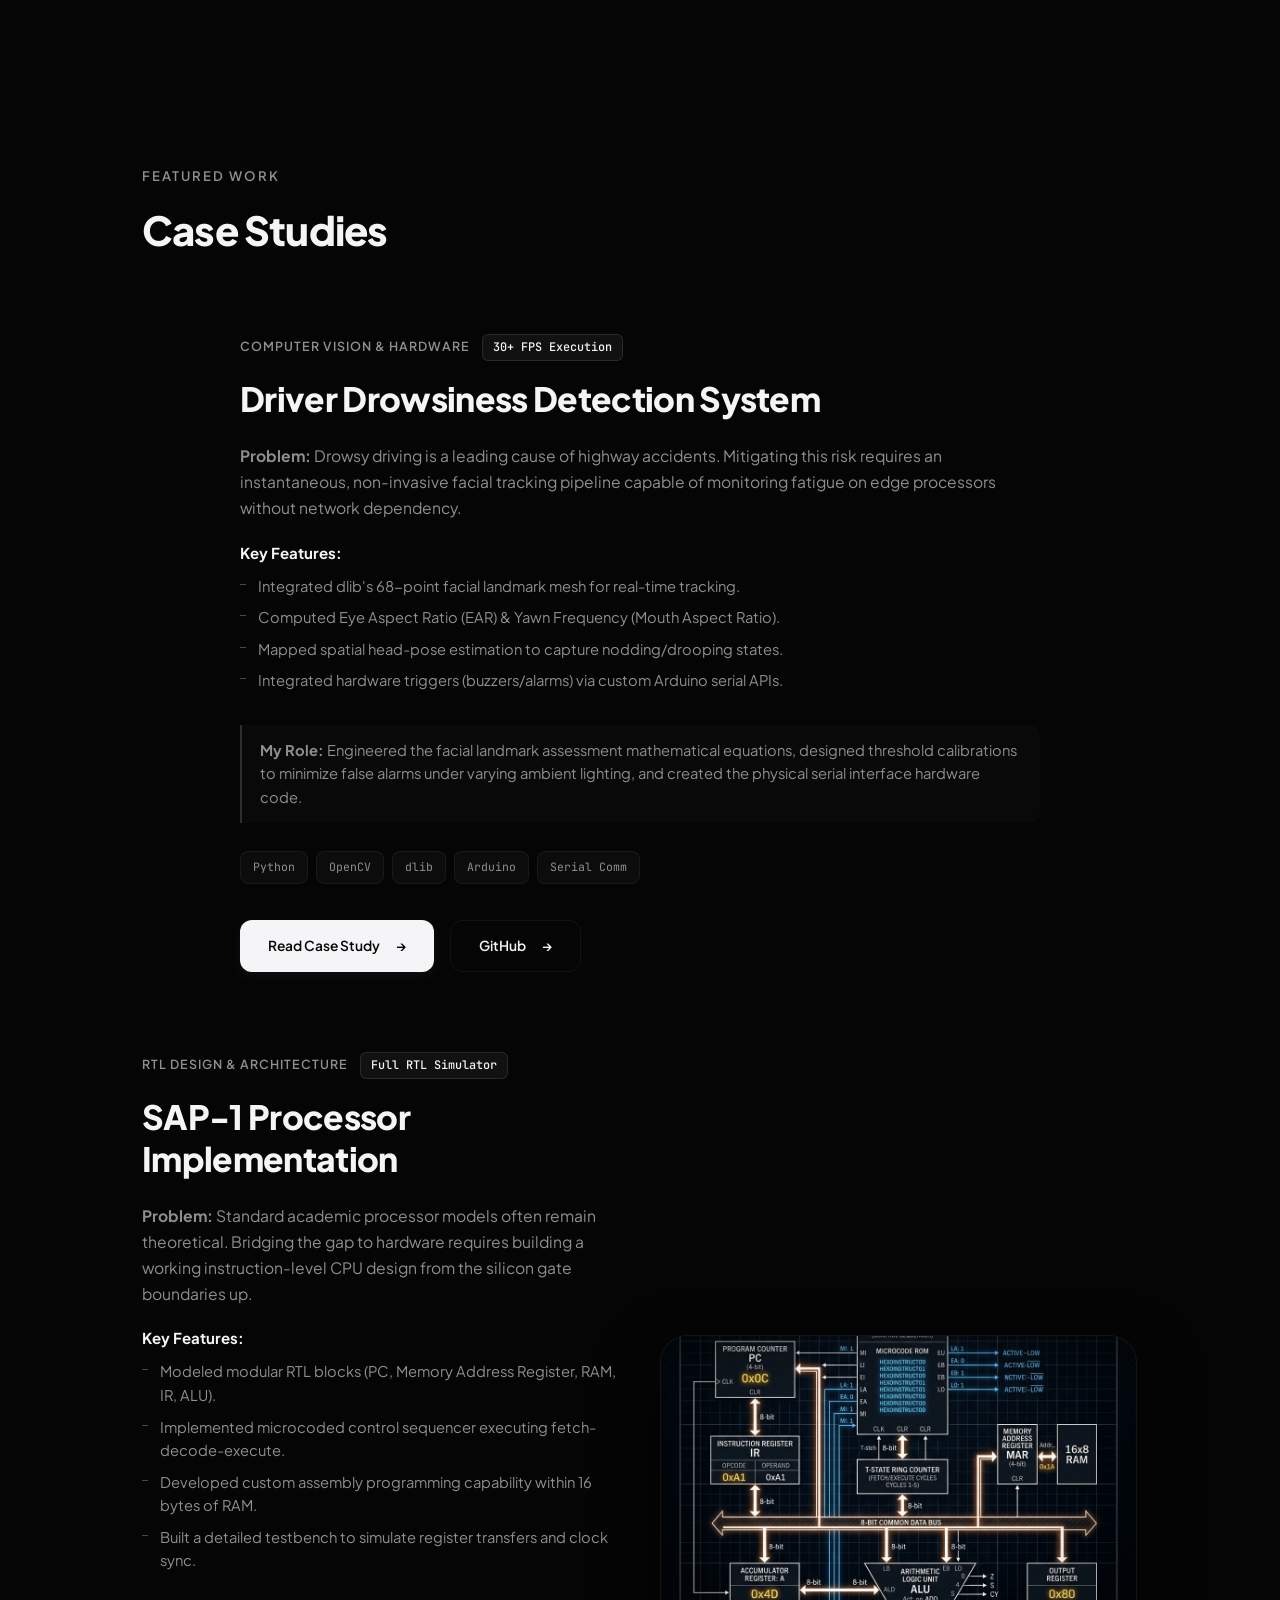
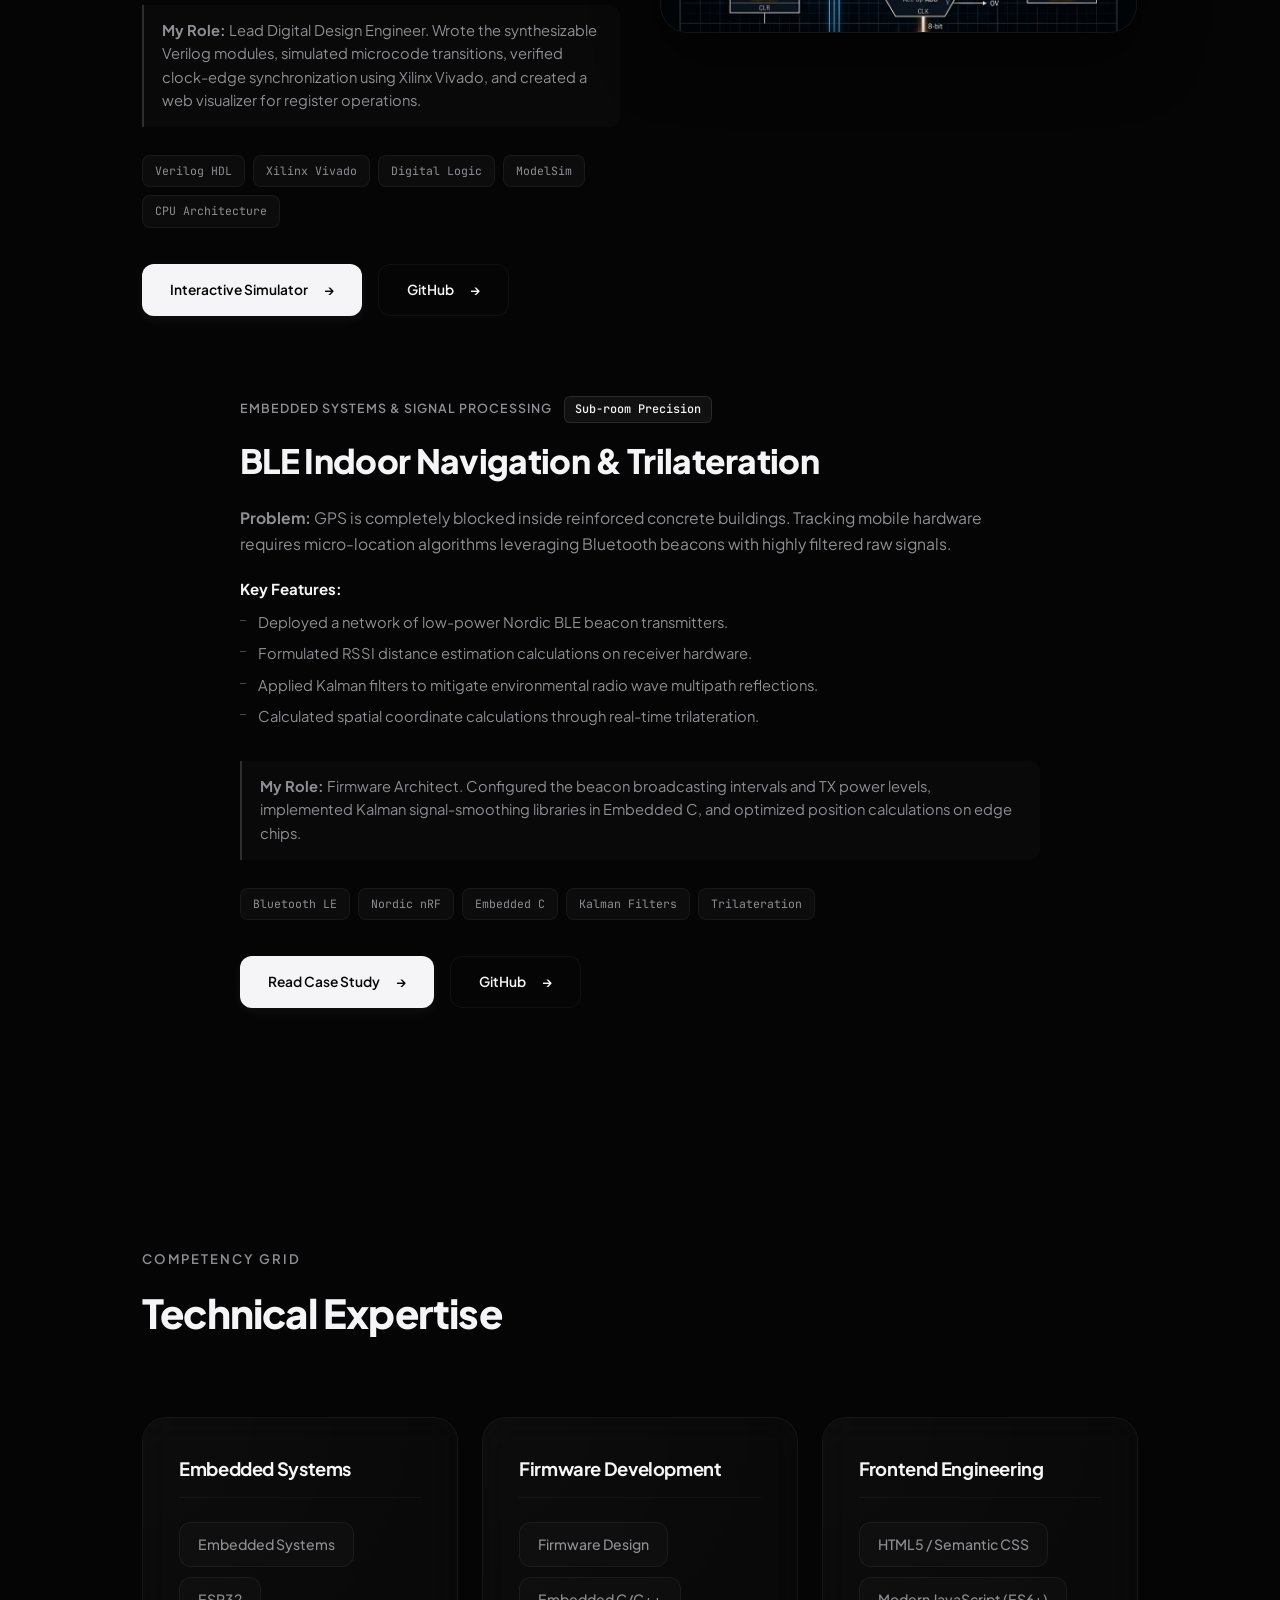
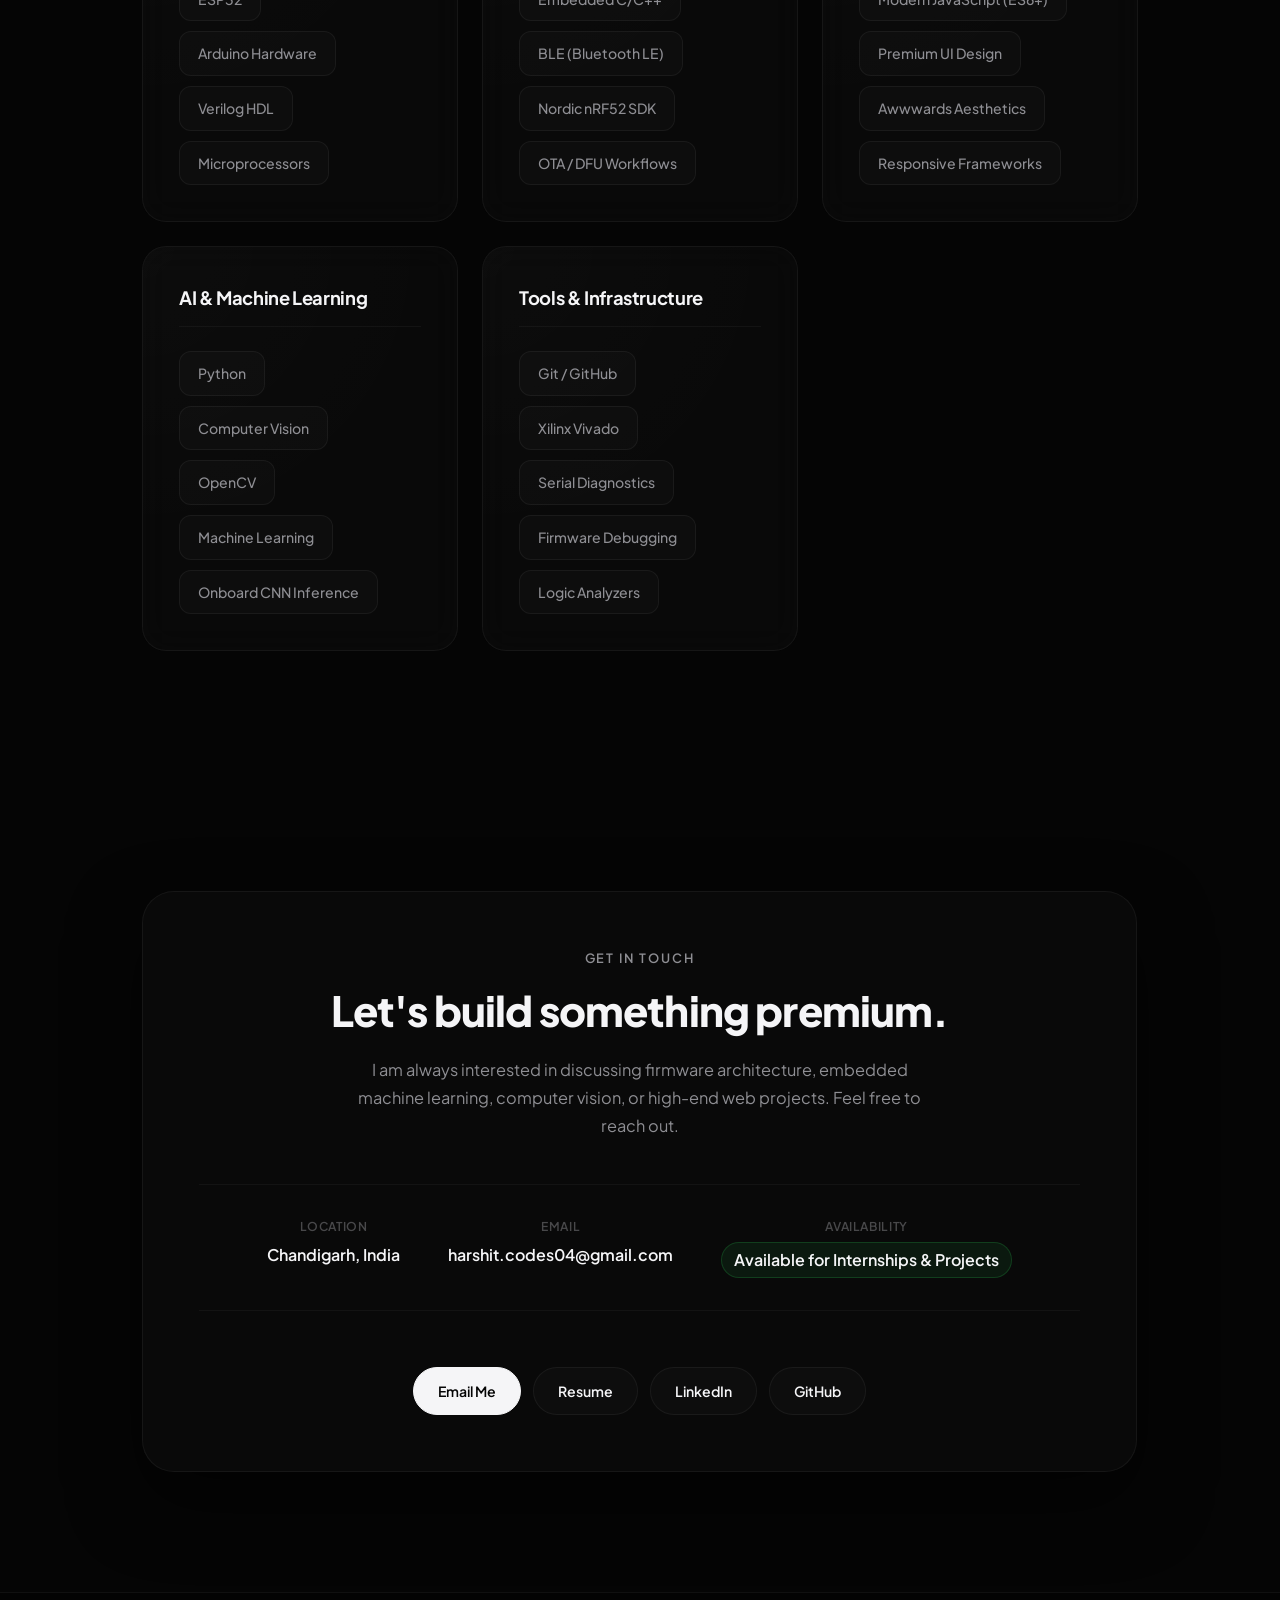
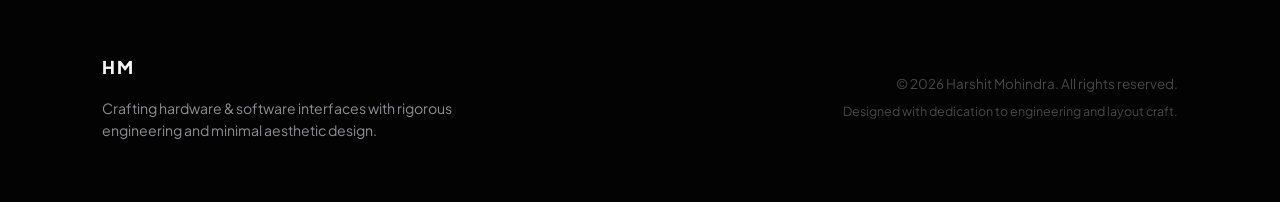
==== commit 2256937f: "fixed info" ====
--- a/index.html
+++ b/index.html
@@ -3,8 +3,12 @@
 <head>
   <meta charset="UTF-8" />
   <meta name="viewport" content="width=device-width, initial-scale=1.0" />
+  <meta name="theme-color" content="#050505" />
   <title>Harshit Mohindra — Embedded Engineer & Frontend Developer</title>
   <meta name="description" content="ECE Student & Firmware Developer building intelligent embedded systems, onboard machine learning, computer vision, and premium frontend experiences." />
+
+  <!-- Inline SVG favicon — prevents a 404 request on every page load -->
+  <link rel="icon" type="image/svg+xml" href="data:image/svg+xml,%3Csvg xmlns='http://www.w3.org/2000/svg' viewBox='0 0 100 100'%3E%3Crect width='100' height='100' rx='20' fill='%23050505'/%3E%3Ctext y='.9em' font-size='72' font-family='system-ui' fill='%23f5f5f7' text-anchor='middle' dominant-baseline='middle' x='50' y='58'%3EHM%3C/text%3E%3C/svg%3E" />
 
   <link rel="stylesheet" href="style.css" />
 
@@ -142,7 +146,7 @@
           <div class="timeline-card">
             <div class="timeline-header-block">
               <div class="company-logo-container">
-                <img src="assets/images/aligneyelogo.png" alt="AlignEye Vision Pvt. Ltd. Logo" class="company-logo">
+                <img src="assets/images/aligneyelogo.png" alt="AlignEye Vision Pvt. Ltd. Logo" class="company-logo" width="60" height="60" loading="lazy" decoding="async">
               </div>
               <div class="company-info-text">
                 <span class="role-badge">Firmware Engineering Intern</span>
@@ -180,7 +184,7 @@
           <div class="timeline-card">
             <div class="timeline-header-block">
               <div class="company-logo-container">
-                <img src="assets/images/MDART.jpg" alt="DIC Logo" class="company-logo">
+                <img src="assets/images/MDART.jpg" alt="DIC Logo" class="company-logo" width="60" height="60" loading="lazy" decoding="async">
               </div>
               <div class="company-info-text">
                 <span class="role-badge">Embedded ML & Computer Vision Intern</span>
@@ -246,7 +250,7 @@
           </div>
           <h3>S.B. Senior Secondary School</h3>
           <p class="edu-location">Amritsar, Punjab</p>
-          <p class="edu-major">Non-Medical Stream (CBSE)</p>
+          <p class="edu-major">Non-Medical Stream (PSEB)</p>
           <div class="tech-stack">
             <span>Physics</span>
             <span>Chemistry</span>
@@ -334,7 +338,7 @@
         <!-- Project 2: SAP-1 Computer -->
         <article class="case-study-item scroll-reveal reverse has-image">
           <div class="case-study-preview-wrapper">
-            <img src="assets/images/sap1_preview.png" alt="SAP-1 Computer CPU Design Blueprint Preview" class="case-study-img" loading="lazy">
+            <img src="assets/images/sap1_preview.png" alt="SAP-1 Computer CPU Design Blueprint Preview" class="case-study-img" width="800" height="500" loading="lazy" decoding="async">
             <div class="preview-overlay"></div>
           </div>
           <div class="case-study-info">
@@ -568,7 +572,7 @@
     </div>
   </footer>
 
-  <script src="script.js"></script>
+  <script src="script.js" defer></script>
 
 </body>
 </html>
--- a/style.css
+++ b/style.css
@@ -89,10 +89,12 @@
     background: radial-gradient(circle, rgba(255, 255, 255, 0.02) 0%, transparent 70%);
     border-radius: 50%;
     pointer-events: none;
-    transform: translate(-50%, -50%);
+    /* Positioned via JS transform: translate3d() — compositor-only, zero layout cost */
+    top: 0;
+    left: 0;
+    transform: translate3d(0, 0, 0);
     z-index: -1;
-    will-change: left, top;
-    transition: left 0.15s cubic-bezier(0.25, 1, 0.5, 1), top 0.15s cubic-bezier(0.25, 1, 0.5, 1);
+    will-change: transform;
   }
   
   /* Particles background */
@@ -109,7 +111,7 @@
     background: rgba(255, 255, 255, 0.15);
     border-radius: 50%;
     pointer-events: none;
-    will-change: transform, opacity;
+    will-change: transform; /* only transform is animated — correct hint */
   }
   
   /* Scroll Progress Bar */
@@ -222,7 +224,10 @@
     border-radius: 999px;
     z-index: 1;
     pointer-events: none;
-    transition: all 0.35s cubic-bezier(0.25, 1, 0.5, 1);
+    /* Only transition the properties that actually change — avoids triggering full composite */
+    transition: left 0.35s cubic-bezier(0.25, 1, 0.5, 1),
+                width 0.35s cubic-bezier(0.25, 1, 0.5, 1),
+                opacity 0.35s cubic-bezier(0.25, 1, 0.5, 1);
     opacity: 0;
   }
   
@@ -1266,7 +1271,7 @@
     transition: 
       opacity 1s cubic-bezier(0.16, 1, 0.3, 1),
       transform 1s cubic-bezier(0.16, 1, 0.3, 1);
-    will-change: transform, opacity;
+    will-change: transform, opacity; /* cleared by JS after transitionend */
   }
   
   .scroll-reveal.visible {
@@ -1298,10 +1303,7 @@
     white-space: pre;
     word-wrap: normal;
   }
-  .code-container pre {
-    white-space: pre;
-    overflow-x: auto;
-  }
+  /* .code-container pre inherits overflow-x:auto and white-space:pre from base pre rule */
   .code-container code {
     display: block;
     width: max-content;
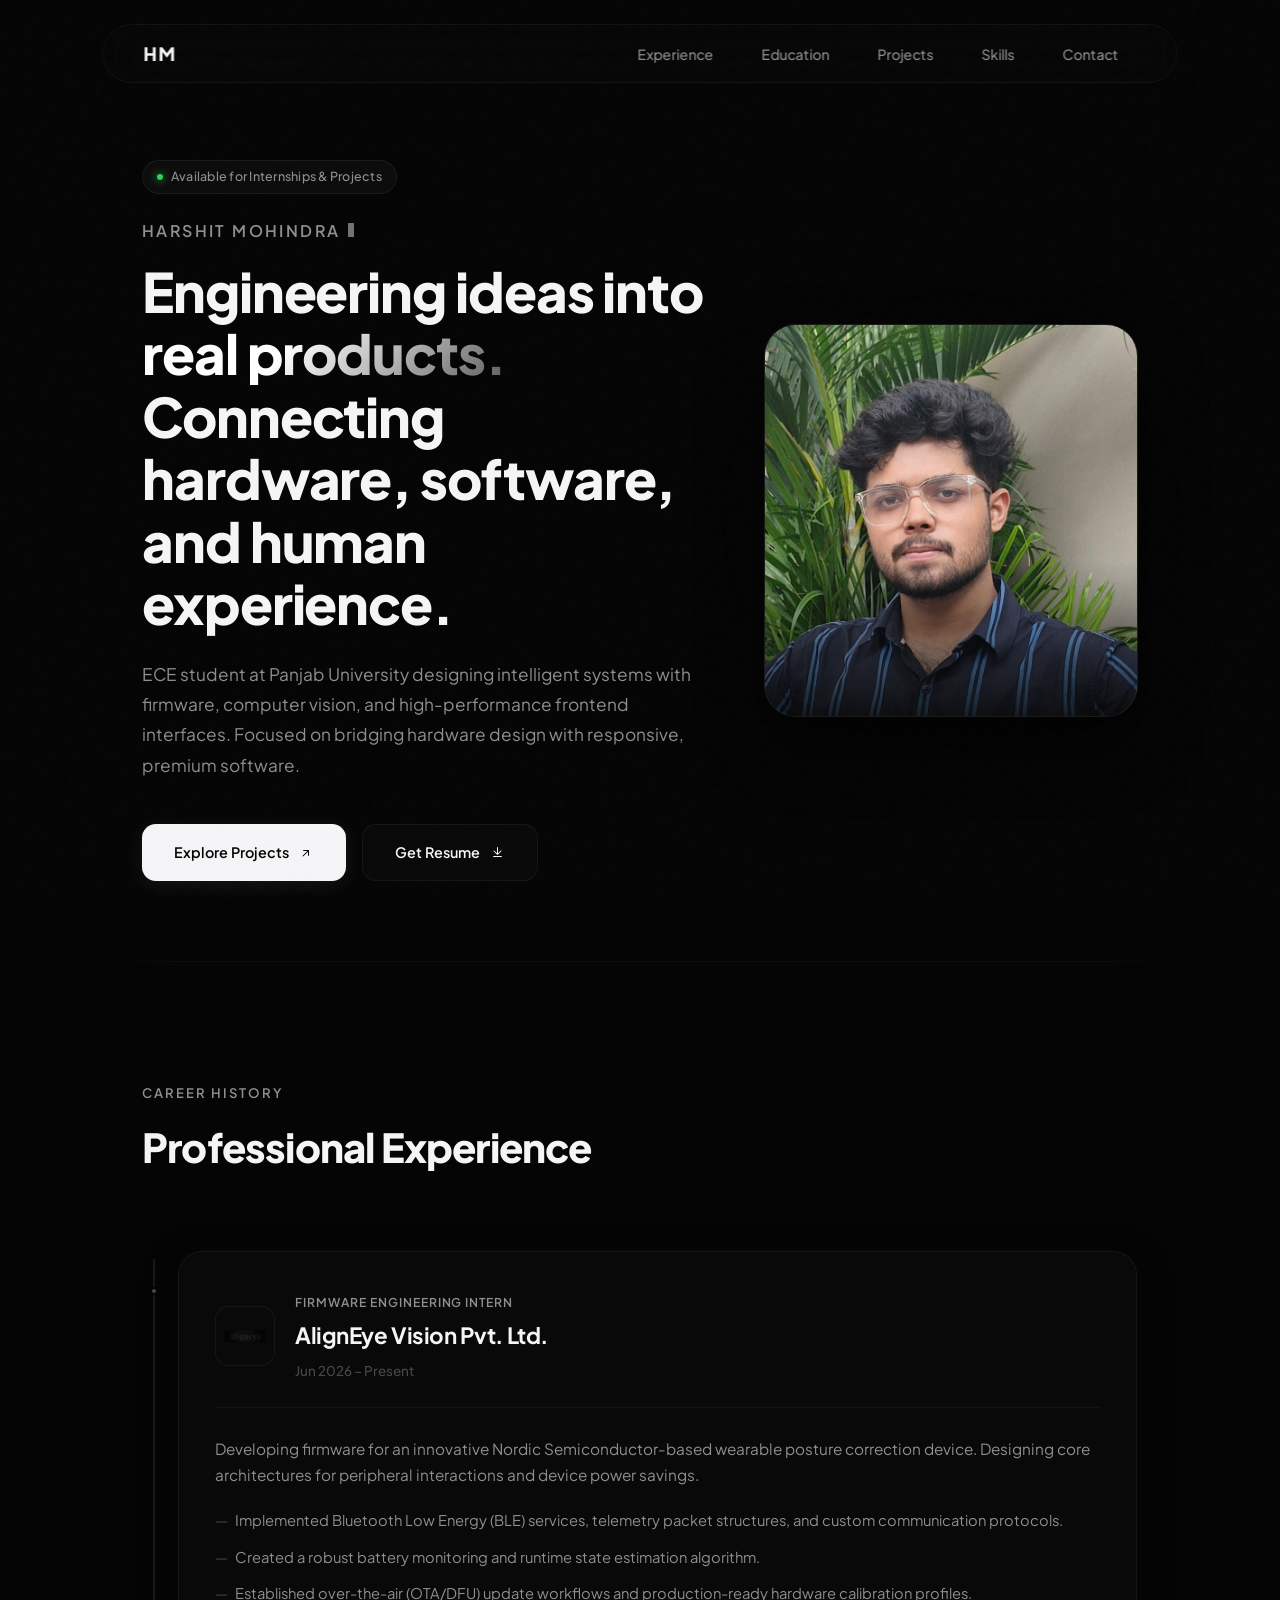
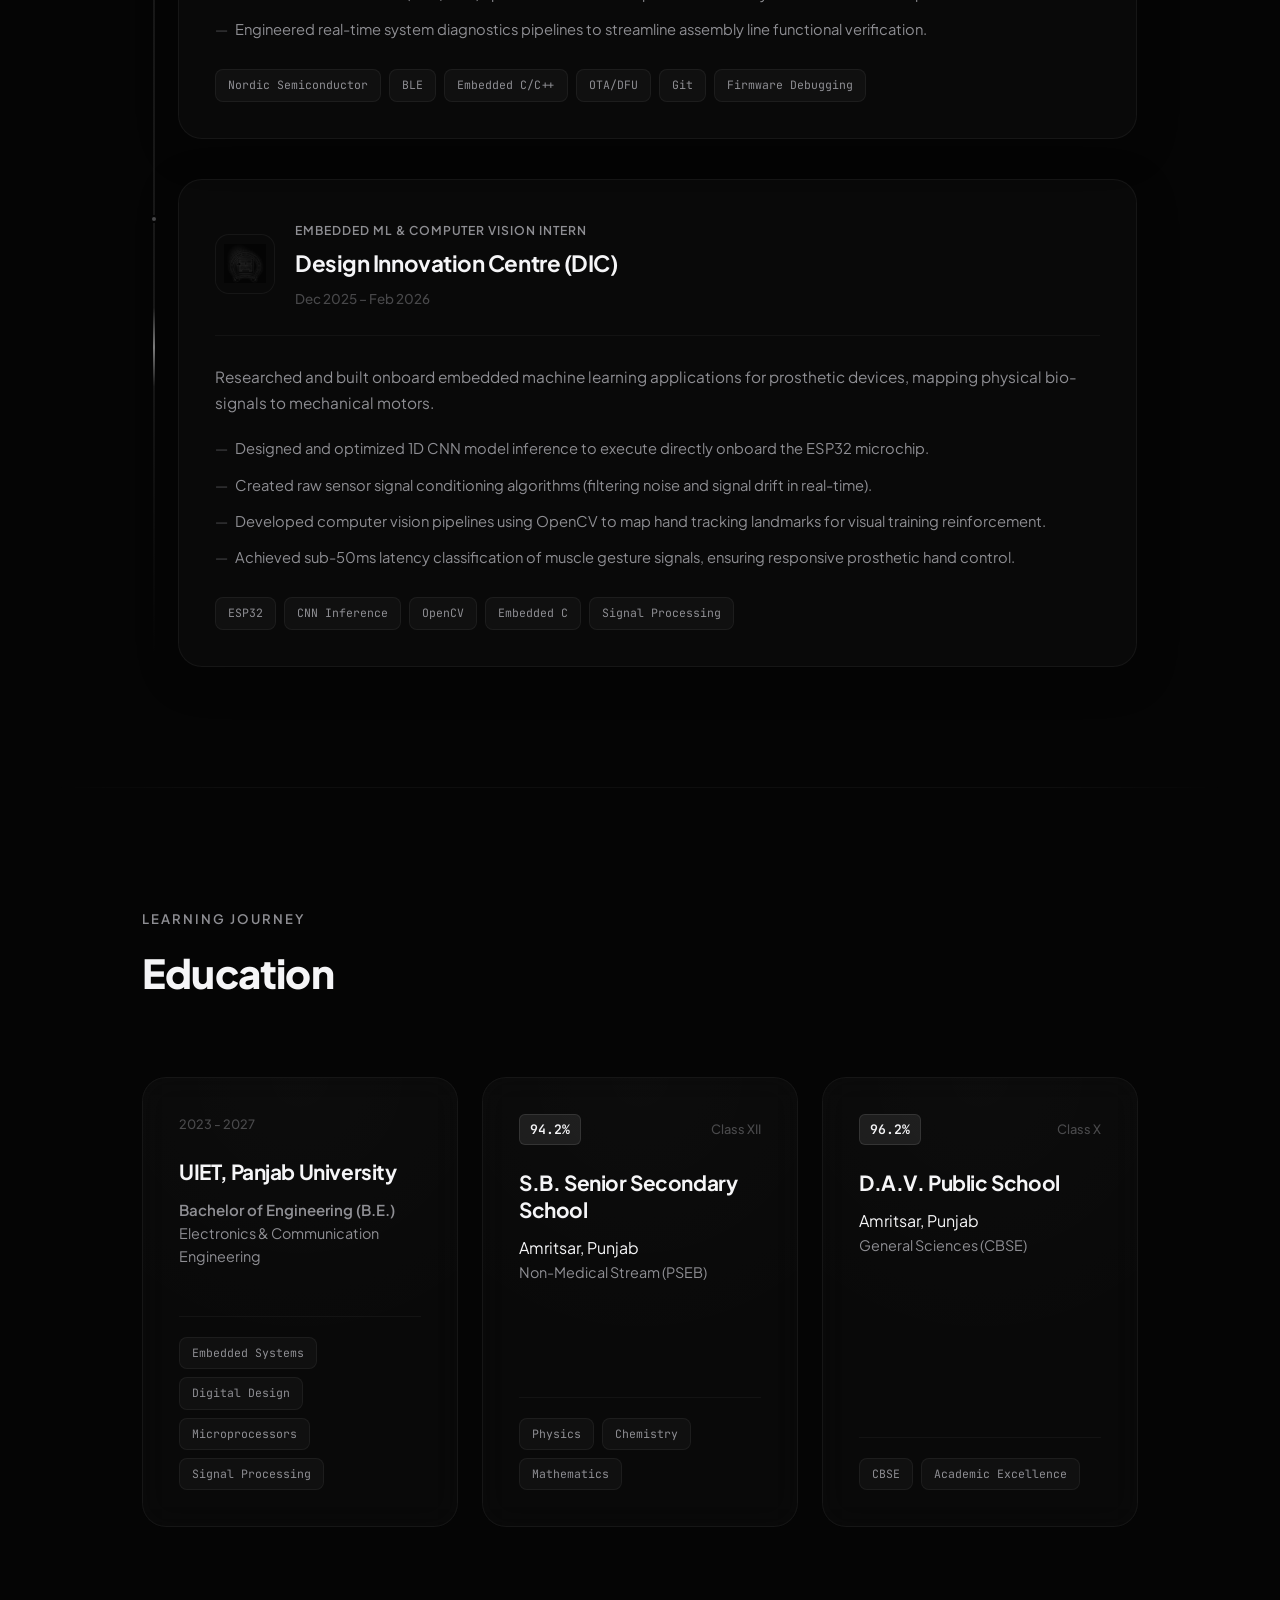
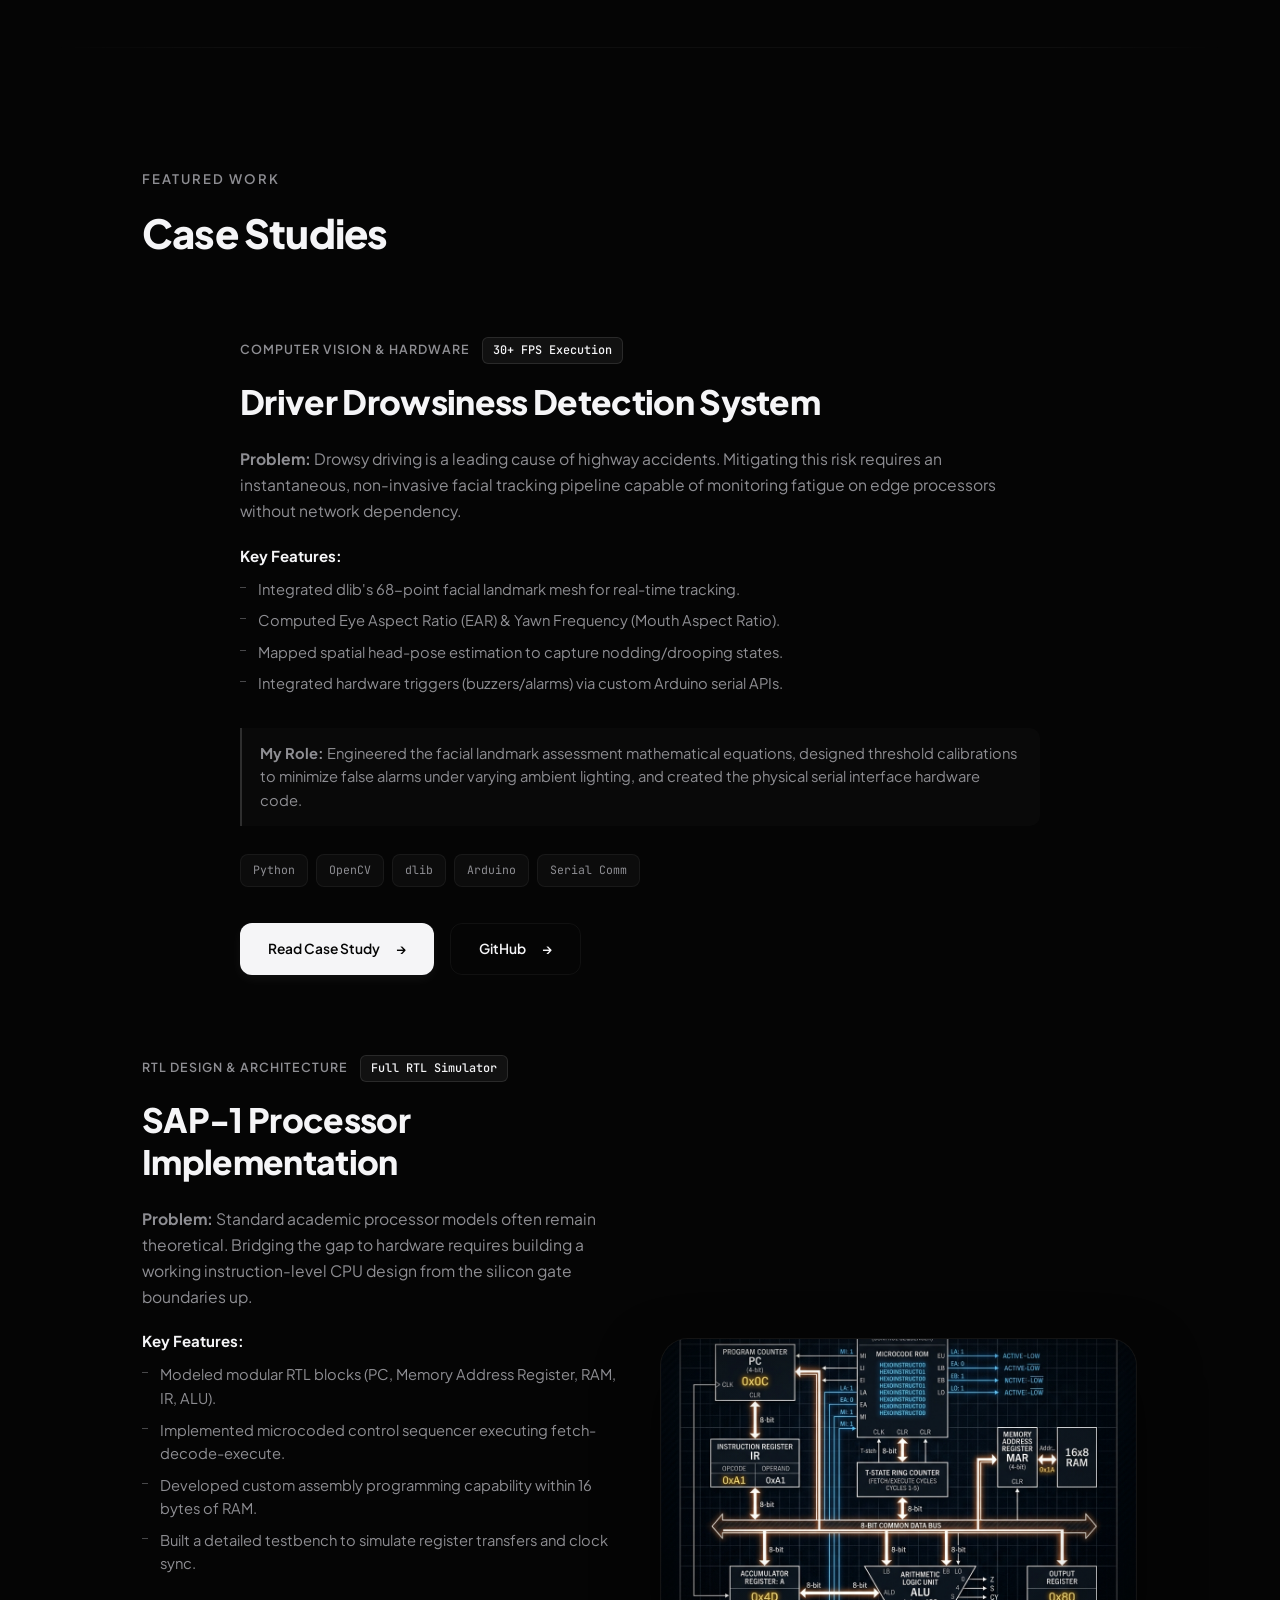
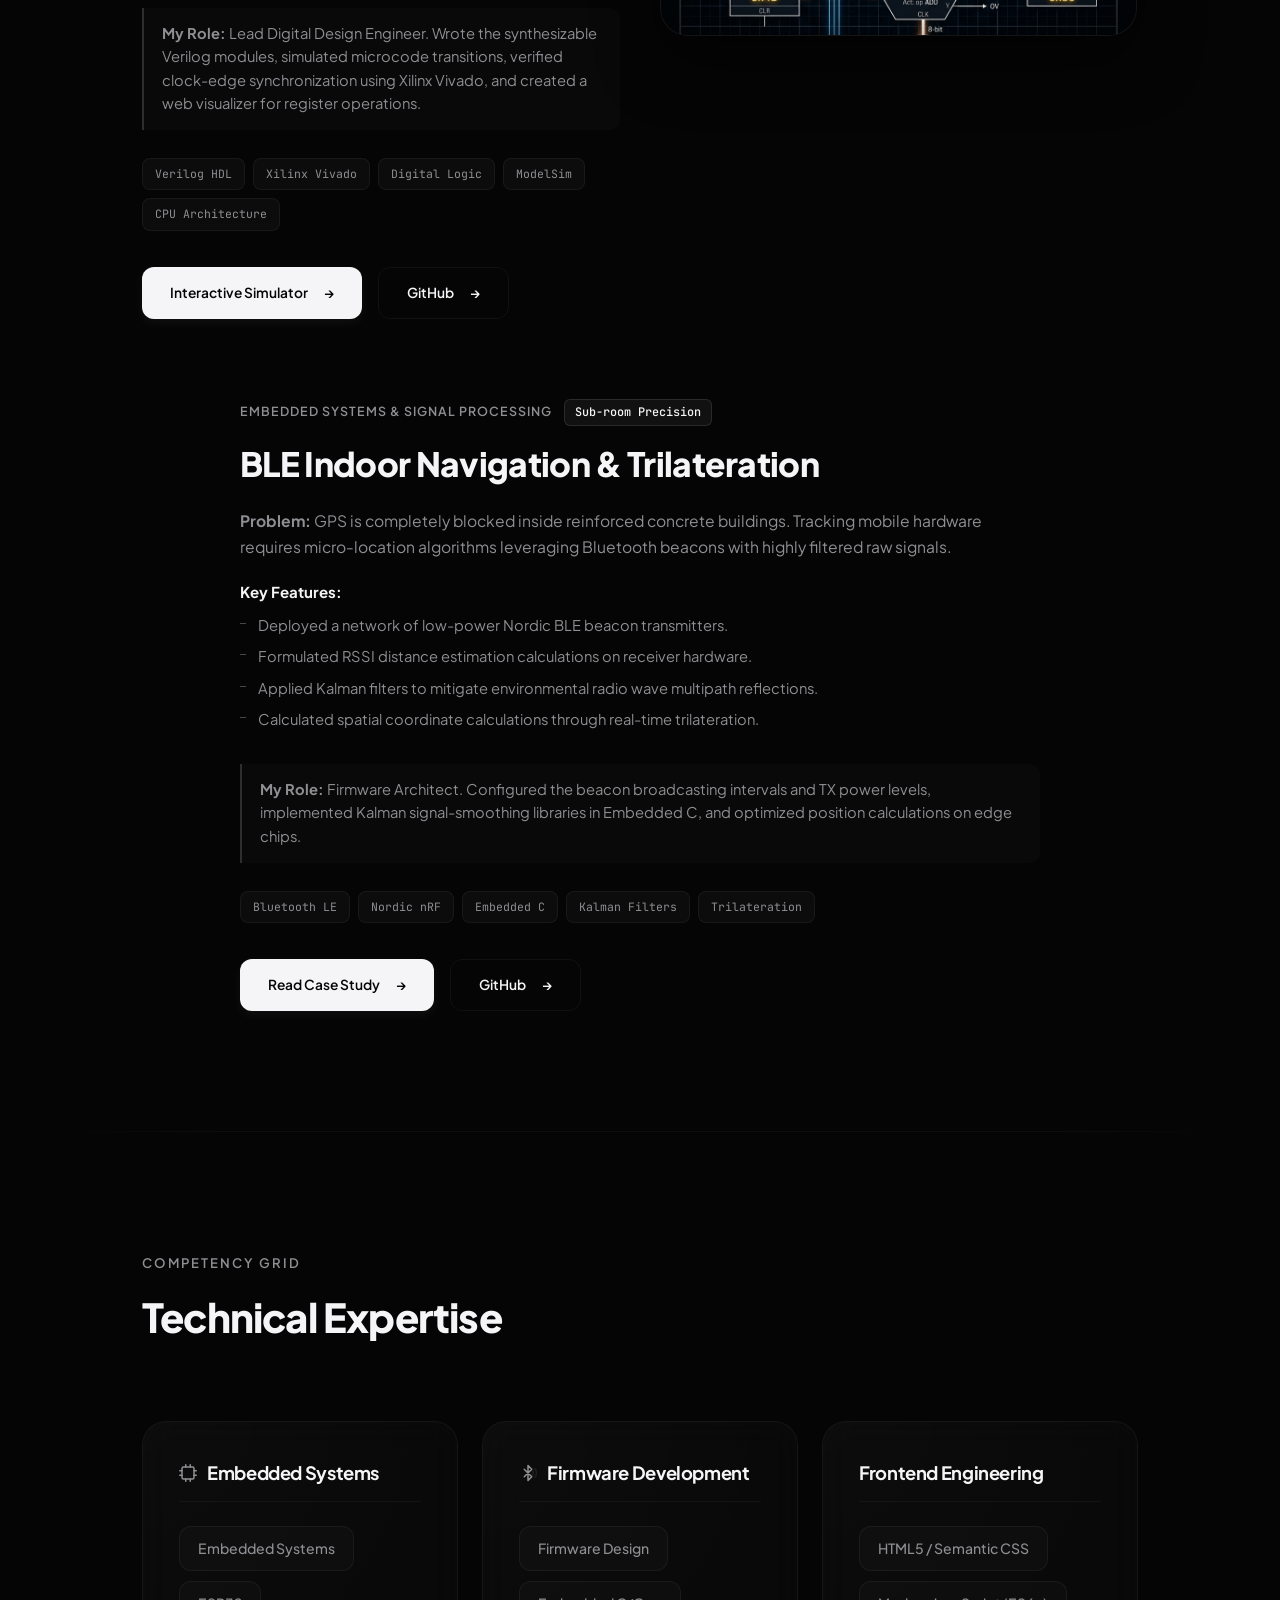
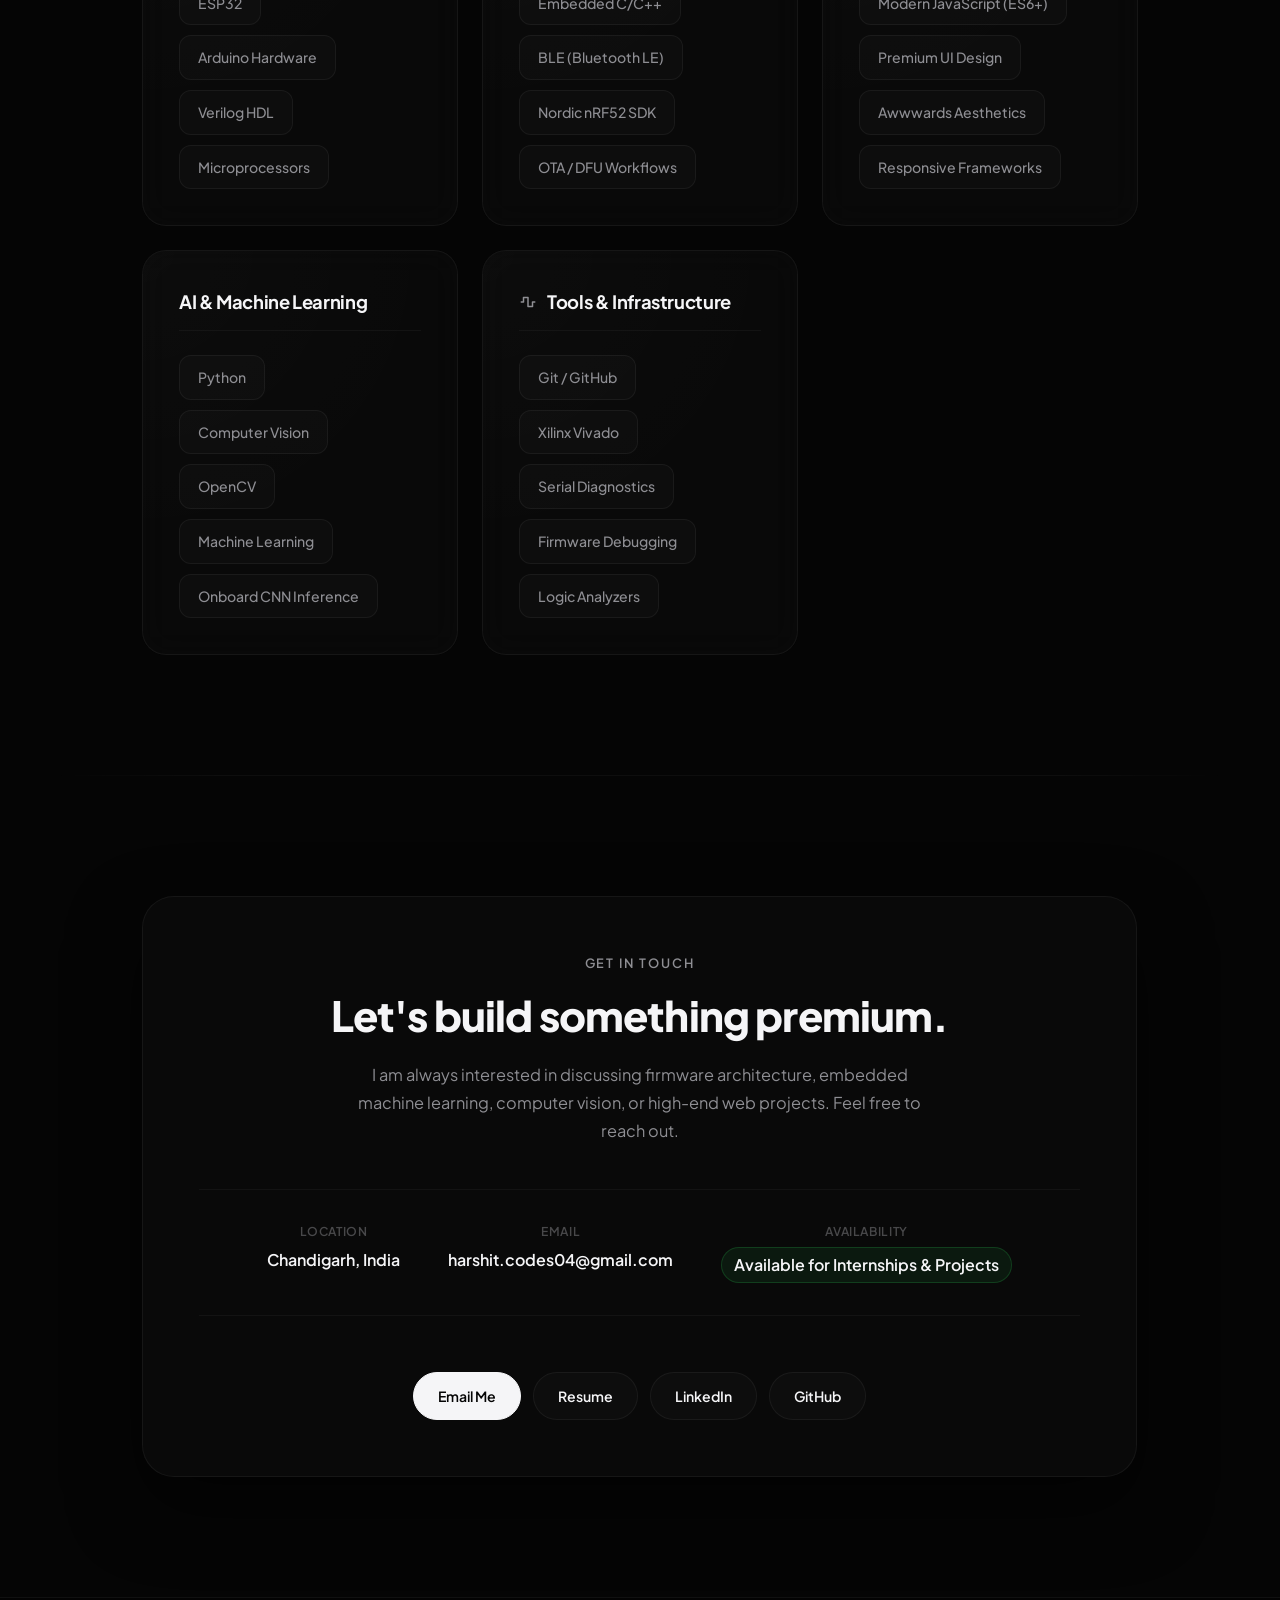
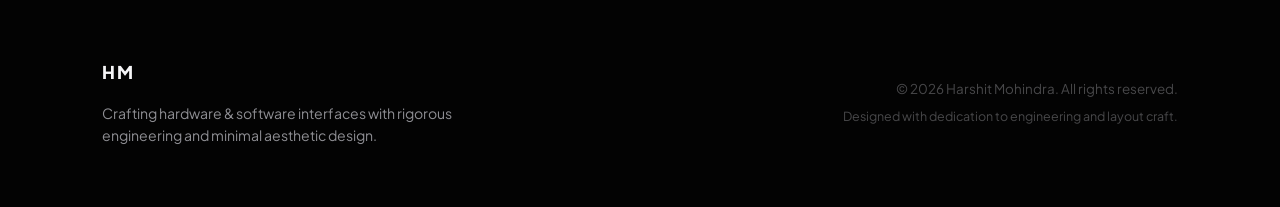
==== commit 3413aa07: "polishing" ====
--- a/index.html
+++ b/index.html
@@ -74,7 +74,7 @@
             <span>Available for Internships & Projects</span>
           </div>
 
-          <p class="hero-name">Harshit Mohindra</p>
+          <p class="hero-name">Harshit Mohindra<span class="terminal-cursor"></span></p>
 
           <h1 class="hero-title">
             Engineering ideas into <span class="accent-text">real products.</span><br>
@@ -128,6 +128,10 @@
       </div>
     </section>
 
+    <div class="section-divider" aria-hidden="true">
+      <div class="signal-pulse"></div>
+    </div>
+
     <!-- EXPERIENCE SECTION (Timeline Redesign) -->
     <section class="experience" id="experience">
       <div class="section-header scroll-reveal">
@@ -136,7 +140,9 @@
       </div>
 
       <div class="timeline-container">
-        <div class="timeline-line"></div>
+        <div class="timeline-line">
+          <div class="timeline-pulse"></div>
+        </div>
 
         <!-- Timeline Item 1 -->
         <div class="timeline-item scroll-reveal">
@@ -216,6 +222,10 @@
       </div>
     </section>
 
+    <div class="section-divider" aria-hidden="true">
+      <div class="signal-pulse"></div>
+    </div>
+
     <!-- EDUCATION SECTION -->
     <section class="education" id="education">
       <div class="section-header scroll-reveal">
@@ -276,6 +286,10 @@
       </div>
     </section>
 
+    <div class="section-divider" aria-hidden="true">
+      <div class="signal-pulse"></div>
+    </div>
+
     <!-- PROJECTS SECTION (High-Fidelity Case Studies) -->
     <section id="projects" class="projects-section">
       <div class="section-header scroll-reveal">
@@ -327,7 +341,7 @@
                 Read Case Study
                 <span class="arrow-icon">→</span>
               </a>
-              <a href="https://github.com/harshhhh04/" target="_blank" rel="noopener noreferrer" class="btn case-study-btn secondary">
+              <a href="https://github.com/harshhhh04/driver_drowsiness_detection" target="_blank" rel="noopener noreferrer" class="btn case-study-btn secondary">
                 GitHub
                 <span class="arrow-icon">→</span>
               </a>
@@ -440,6 +454,10 @@
       </div>
     </section>
 
+    <div class="section-divider" aria-hidden="true">
+      <div class="signal-pulse"></div>
+    </div>
+
     <!-- SKILLS SECTION (Grouped Category Layout) -->
     <section id="skills" class="skills-section">
       <div class="section-header scroll-reveal">
@@ -451,7 +469,7 @@
         <!-- Group 1: Embedded Systems -->
         <div class="skills-group scroll-reveal">
           <div class="group-glow"></div>
-          <h3>Embedded Systems</h3>
+          <h3><svg class="skill-icon chip-icon" width="18" height="18" viewBox="0 0 24 24" fill="none" stroke="currentColor" stroke-width="2" stroke-linecap="round" stroke-linejoin="round" aria-hidden="true"><rect x="4" y="4" width="16" height="16" rx="2"></rect><path d="M9 1v3M15 1v3M9 20v3M15 20v3M20 9h3M20 15h3M1 9h3M1 15h3"></path></svg>Embedded Systems</h3>
           <div class="skills-pills-list">
             <div class="skill-pill"><span>Embedded Systems</span></div>
             <div class="skill-pill"><span>ESP32</span></div>
@@ -464,7 +482,7 @@
         <!-- Group 2: Firmware -->
         <div class="skills-group scroll-reveal delay-1">
           <div class="group-glow"></div>
-          <h3>Firmware Development</h3>
+          <h3><svg class="skill-icon ble-icon" width="18" height="18" viewBox="0 0 24 24" fill="none" stroke="currentColor" stroke-width="2" stroke-linecap="round" stroke-linejoin="round" aria-hidden="true"><path d="m7 7 10 10-5 5V2l5 5L7 17"></path><path class="ripple r1" d="M18 9a5 5 0 0 1 0 6"></path><path class="ripple r2" d="M21 6a9 9 0 0 1 0 12"></path></svg>Firmware Development</h3>
           <div class="skills-pills-list">
             <div class="skill-pill"><span>Firmware Design</span></div>
             <div class="skill-pill"><span>Embedded C/C++</span></div>
@@ -503,7 +521,7 @@
         <!-- Group 5: Tools & Workflows -->
         <div class="skills-group scroll-reveal delay-1">
           <div class="group-glow"></div>
-          <h3>Tools & Infrastructure</h3>
+          <h3><svg class="skill-icon signal-icon" width="18" height="18" viewBox="0 0 24 24" fill="none" stroke="currentColor" stroke-width="2" stroke-linecap="round" stroke-linejoin="round" aria-hidden="true"><path d="M3 12h3V6h6v12h6v-6h3"></path></svg>Tools & Infrastructure</h3>
           <div class="skills-pills-list">
             <div class="skill-pill"><span>Git / GitHub</span></div>
             <div class="skill-pill"><span>Xilinx Vivado</span></div>
@@ -514,6 +532,10 @@
         </div>
       </div>
     </section>
+
+    <div class="section-divider" aria-hidden="true">
+      <div class="signal-pulse"></div>
+    </div>
 
     <!-- CONTACT SECTION -->
     <section id="contact" class="contact-section">
--- a/style.css
+++ b/style.css
@@ -64,9 +64,12 @@
     position: fixed;
     inset: 0;
     background-image: 
-      linear-gradient(to right, rgba(255, 255, 255, 0.012) 1px, transparent 1px),
-      linear-gradient(to bottom, rgba(255, 255, 255, 0.012) 1px, transparent 1px);
-    background-size: 50px 50px;
+      radial-gradient(circle at 1px 1px, rgba(255, 255, 255, 0.02) 1.5px, transparent 1.5px),
+      linear-gradient(to right, rgba(255, 255, 255, 0.008) 1px, transparent 1px),
+      linear-gradient(to bottom, rgba(255, 255, 255, 0.008) 1px, transparent 1px),
+      linear-gradient(to right, rgba(255, 255, 255, 0.003) 1px, transparent 1px),
+      linear-gradient(to bottom, rgba(255, 255, 255, 0.003) 1px, transparent 1px);
+    background-size: 100px 100px, 100px 100px, 100px 100px, 20px 20px, 20px 20px;
     pointer-events: none;
     z-index: -2;
   }
@@ -298,6 +301,21 @@
     margin-bottom: 16px;
   }
   
+  .terminal-cursor {
+    display: inline-block;
+    width: 6px;
+    height: 14px;
+    background-color: var(--text-secondary);
+    margin-left: 8px;
+    vertical-align: baseline;
+    animation: cursorBlink 1.4s steps(2, start) infinite;
+    opacity: 0.8;
+  }
+  
+  @keyframes cursorBlink {
+    to { opacity: 0; }
+  }
+  
   .hero-title {
     font-size: 3.4rem;
     line-height: 1.15;
@@ -520,6 +538,23 @@
       rgba(255, 255, 255, 0.08) 70%,
       transparent
     );
+    overflow: hidden;
+  }
+  
+  .timeline-pulse {
+    position: absolute;
+    top: -80px;
+    left: 0;
+    width: 100%;
+    height: 80px;
+    background: linear-gradient(
+      to bottom,
+      transparent,
+      rgba(255, 255, 255, 0.45) 50%,
+      transparent
+    );
+    will-change: transform;
+    pointer-events: none;
   }
   
   .timeline-item {
@@ -820,6 +855,44 @@
     z-index: 5;
   }
   
+  /* Custom Border Signal Sweep on Hover */
+  .case-study-preview-wrapper::before,
+  .education-card::before,
+  .skills-group::before {
+    content: '';
+    position: absolute;
+    inset: 0;
+    border-radius: inherit;
+    padding: 1px;
+    background: linear-gradient(90deg, transparent, rgba(255, 255, 255, 0.08) 30%, rgba(255, 255, 255, 0.3) 50%, rgba(255, 255, 255, 0.08) 70%, transparent);
+    background-size: 200% 100%;
+    background-position: 200% 0;
+    mask: 
+      linear-gradient(#fff 0 0) content-box, 
+      linear-gradient(#fff 0 0);
+    -webkit-mask: 
+      linear-gradient(#fff 0 0) content-box, 
+      linear-gradient(#fff 0 0);
+    mask-composite: exclude;
+    -webkit-mask-composite: xor;
+    pointer-events: none;
+    opacity: 0;
+    transition: opacity 0.4s ease;
+    z-index: 10;
+  }
+  
+  .case-study-item:hover .case-study-preview-wrapper::before,
+  .education-card:hover::before,
+  .skills-group:hover::before {
+    opacity: 1;
+    animation: borderSignalSweep 2.2s cubic-bezier(0.25, 1, 0.5, 1) forwards;
+  }
+  
+  @keyframes borderSignalSweep {
+    0% { background-position: 200% 0; }
+    100% { background-position: -200% 0; }
+  }
+  
   .case-study-img {
     width: 100%;
     height: 100%;
@@ -1034,6 +1107,63 @@
     color: var(--text-primary);
     border-bottom: 1px solid rgba(255, 255, 255, 0.04);
     padding-bottom: 14px;
+    display: flex;
+    align-items: center;
+    gap: 10px;
+  }
+  
+  .skill-icon {
+    color: var(--text-secondary);
+    transition: color 0.3s ease, transform 0.3s ease;
+    flex-shrink: 0;
+  }
+  
+  .skills-group:hover .skill-icon {
+    color: var(--text-primary);
+  }
+  
+  /* Chip Icon Pulse animation */
+  .skills-group:hover .chip-icon {
+    animation: chipPulse 1.8s ease-in-out infinite alternate;
+  }
+  
+  @keyframes chipPulse {
+    0% { transform: scale(1); filter: drop-shadow(0 0 1px rgba(255, 255, 255, 0.1)); }
+    100% { transform: scale(1.06); filter: drop-shadow(0 0 4px rgba(255, 255, 255, 0.4)); }
+  }
+  
+  /* BLE Icon wireless ripples */
+  .ble-icon .ripple {
+    opacity: 0.15;
+    transition: opacity 0.3s ease;
+  }
+  
+  .skills-group:hover .ble-icon .ripple {
+    opacity: 1;
+  }
+  
+  .skills-group:hover .ble-icon .r1 {
+    animation: rippleAnim 1.4s infinite 0.2s;
+  }
+  
+  .skills-group:hover .ble-icon .r2 {
+    animation: rippleAnim 1.4s infinite 0.5s;
+  }
+  
+  @keyframes rippleAnim {
+    0% { opacity: 0; transform: scale(0.9) translate3d(-1px, 0, 0); }
+    50% { opacity: 0.8; }
+    100% { opacity: 0; transform: scale(1.1) translate3d(1px, 0, 0); }
+  }
+  
+  /* Logic Analyzer Signal pulse */
+  .skills-group:hover .signal-icon {
+    animation: signalSweep 1.6s linear infinite;
+  }
+  
+  @keyframes signalSweep {
+    0% { stroke-dasharray: 20; stroke-dashoffset: 40; }
+    100% { stroke-dasharray: 20; stroke-dashoffset: 0; }
   }
   
   .skills-pills-list {
@@ -1050,8 +1180,9 @@
     font-size: 0.88rem;
     font-weight: 500;
     color: var(--text-secondary);
-    transition: var(--transition-fast);
+    transition: padding 0.2s ease, var(--transition-fast);
     cursor: default;
+    position: relative;
   }
   
   .skills-group:hover .skill-pill {
@@ -1064,6 +1195,28 @@
     border-color: var(--text-primary);
     transform: translateY(-2px);
     box-shadow: 0 5px 15px rgba(255, 255, 255, 0.1);
+    padding-left: 12px;
+    padding-right: 24px;
+  }
+
+  .skill-pill::after {
+    content: '';
+    position: absolute;
+    right: 10px;
+    top: 50%;
+    transform: translateY(-50%) scale(0);
+    width: 4px;
+    height: 4px;
+    background-color: var(--bg-primary);
+    border-radius: 50%;
+    opacity: 0;
+    transition: transform 0.2s cubic-bezier(0.16, 1, 0.3, 1), opacity 0.2s ease;
+    pointer-events: none;
+  }
+
+  .skill-pill:hover::after {
+    opacity: 1;
+    transform: translateY(-50%) scale(1.3);
   }
   
   /* ==========================================================================
@@ -1259,6 +1412,37 @@
   .designed-by {
     font-size: 0.78rem;
     color: var(--text-muted);
+  }
+  
+  /* Section horizontal divider with signal pulse */
+  .section-divider {
+    position: relative;
+    width: 100%;
+    max-width: 1200px;
+    height: 1px;
+    background: linear-gradient(90deg, transparent, var(--border-color) 15%, var(--border-color) 85%, transparent);
+    margin: 0 auto;
+    overflow: hidden;
+    opacity: 0.8;
+  }
+  
+  .section-divider .signal-pulse {
+    position: absolute;
+    top: 0;
+    left: -120px;
+    width: 100px;
+    height: 100%;
+    background: linear-gradient(90deg, transparent, rgba(255, 255, 255, 0.08), rgba(255, 255, 255, 0.3) 50%, rgba(255, 255, 255, 0.08), transparent);
+    will-change: transform;
+  }
+  
+  .section-divider.animate-pulse .signal-pulse {
+    animation: travelPulse 2.8s cubic-bezier(0.25, 1, 0.5, 1) forwards;
+  }
+  
+  @keyframes travelPulse {
+    0% { transform: translate3d(0, 0, 0); }
+    100% { transform: translate3d(1420px, 0, 0); }
   }
   
   /* ==========================================================================
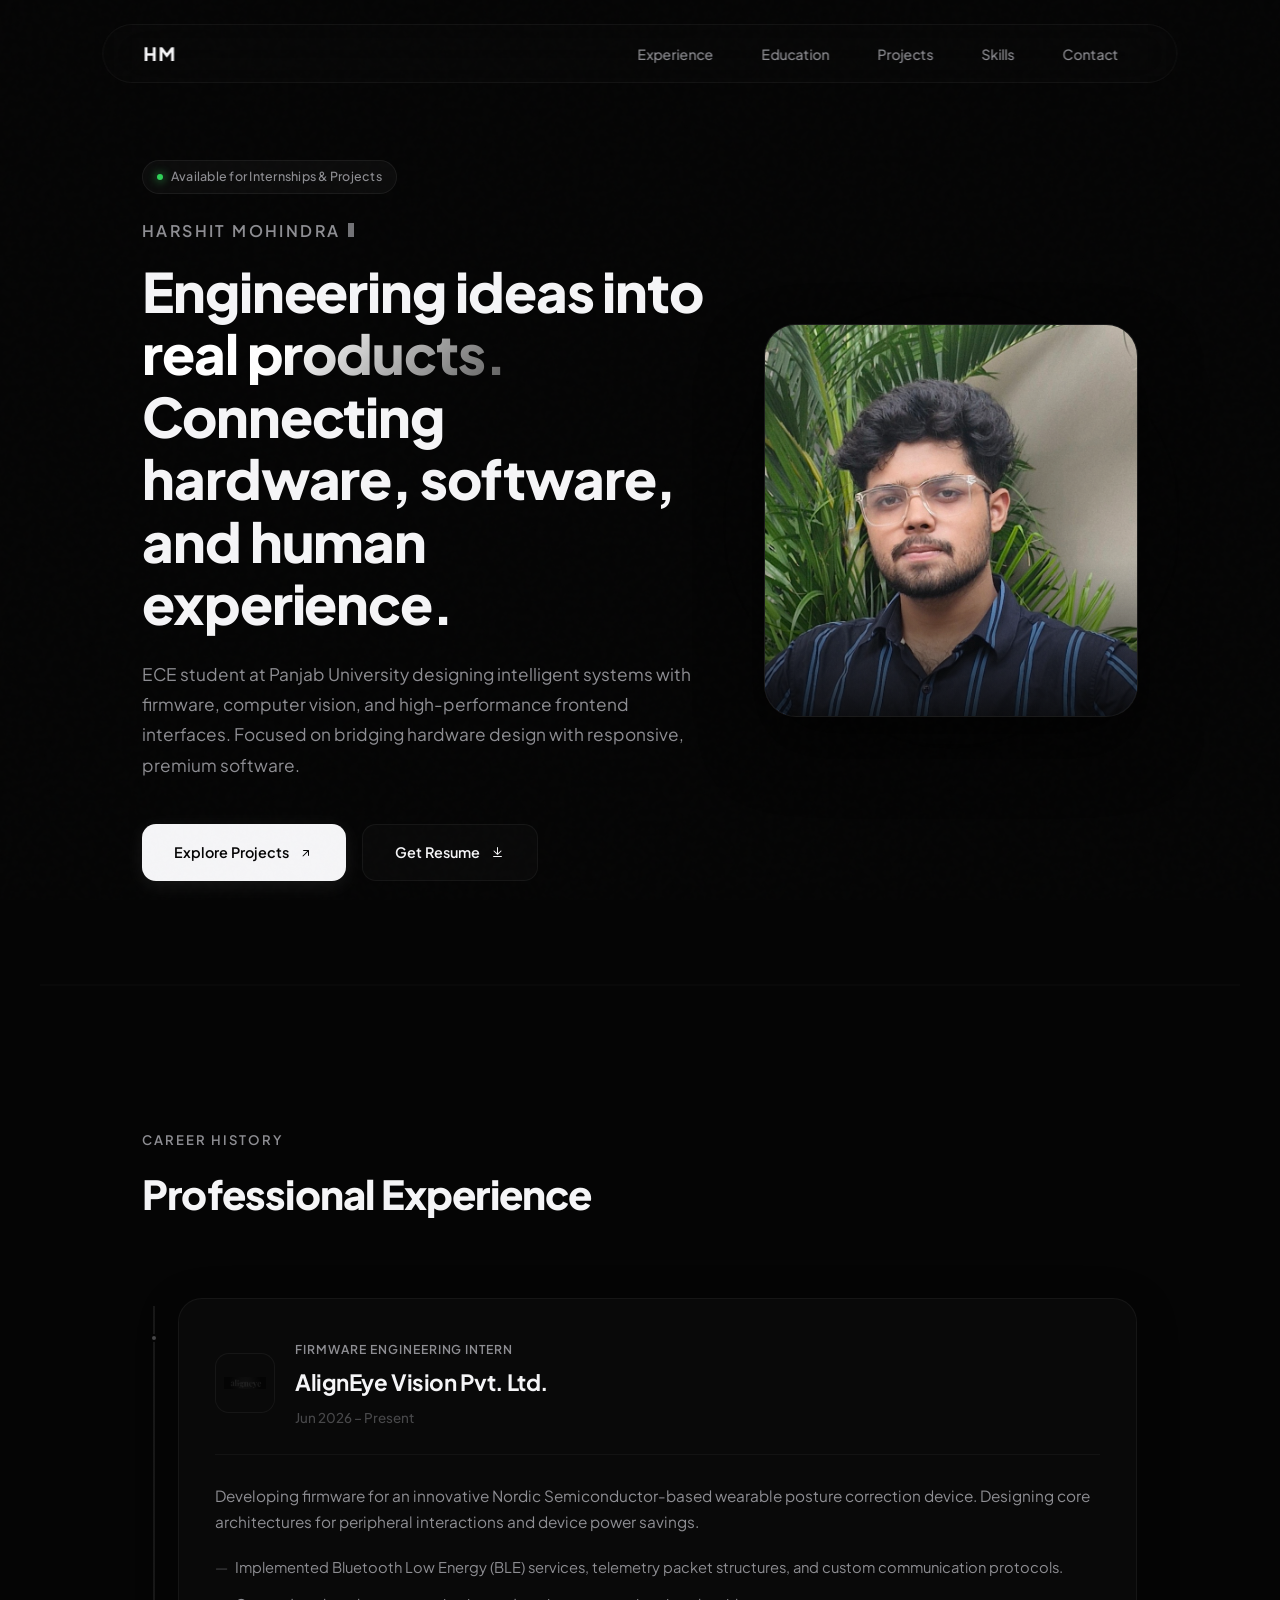
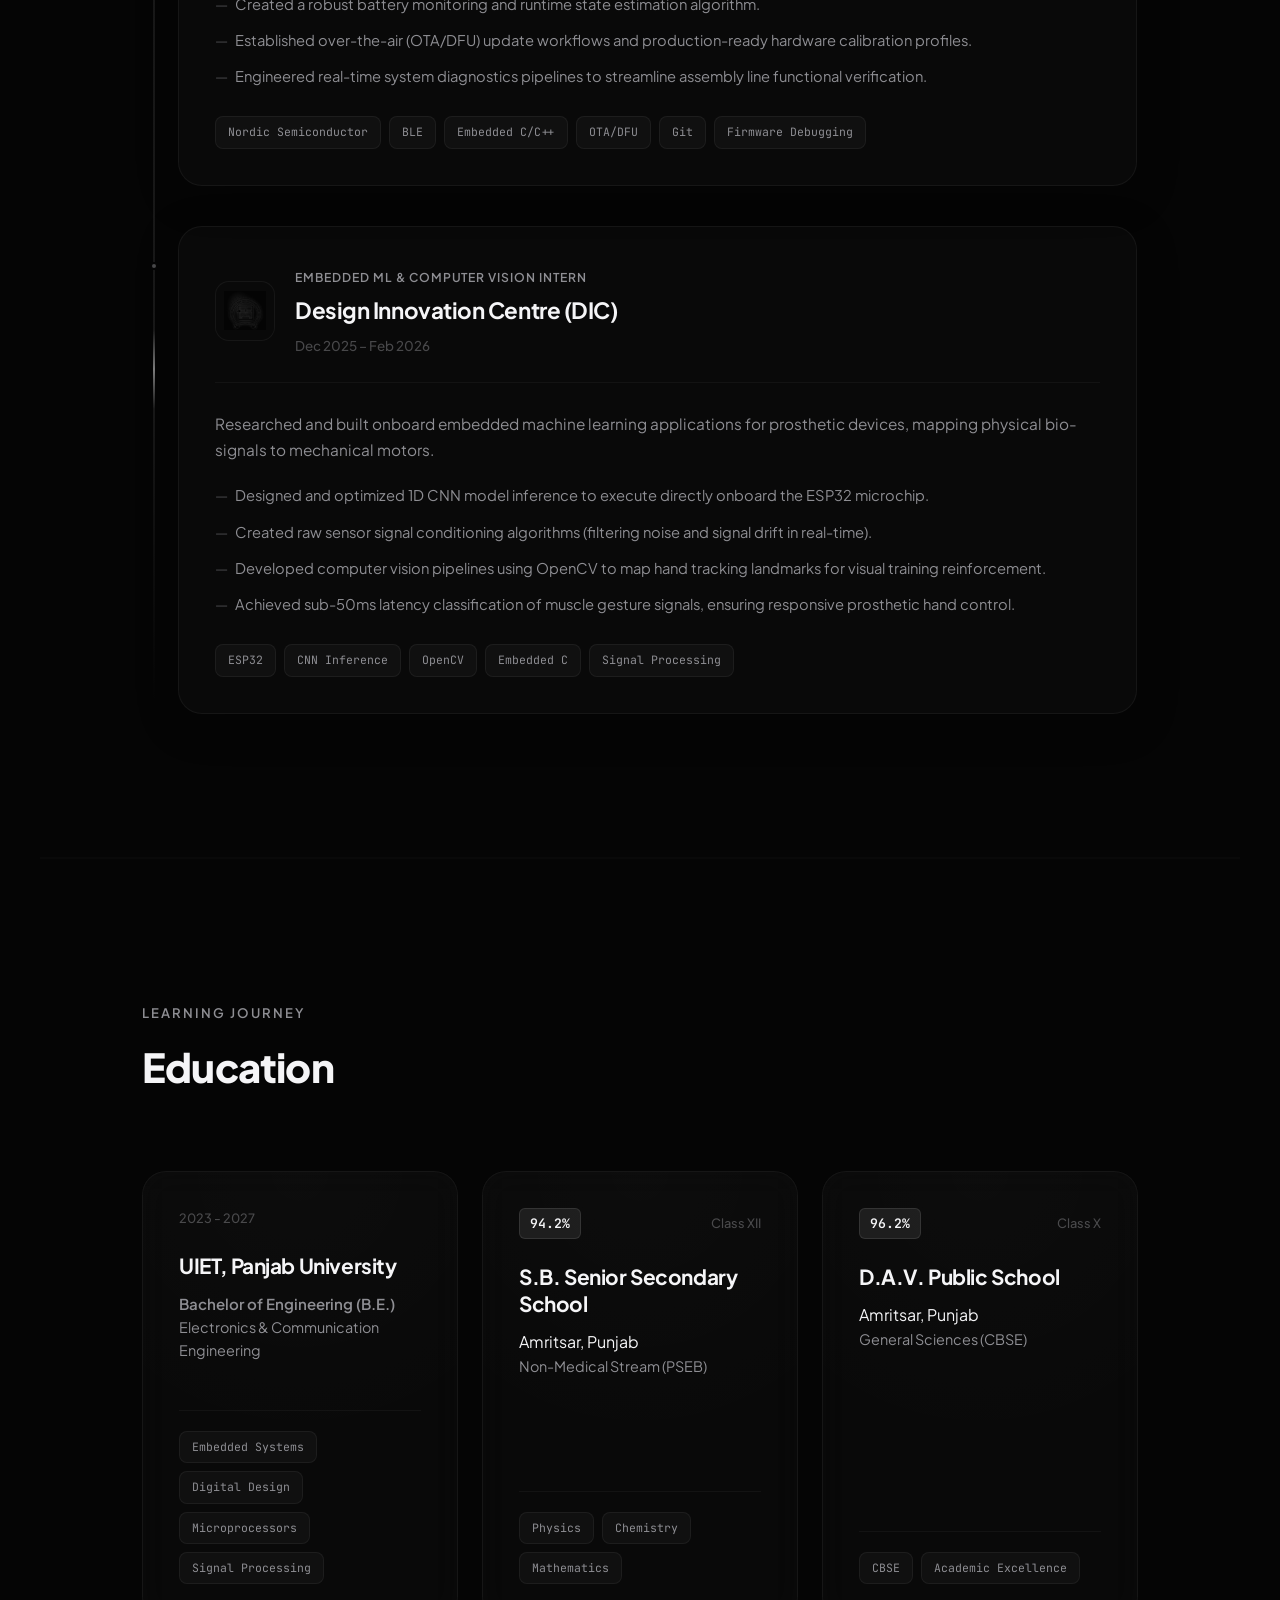
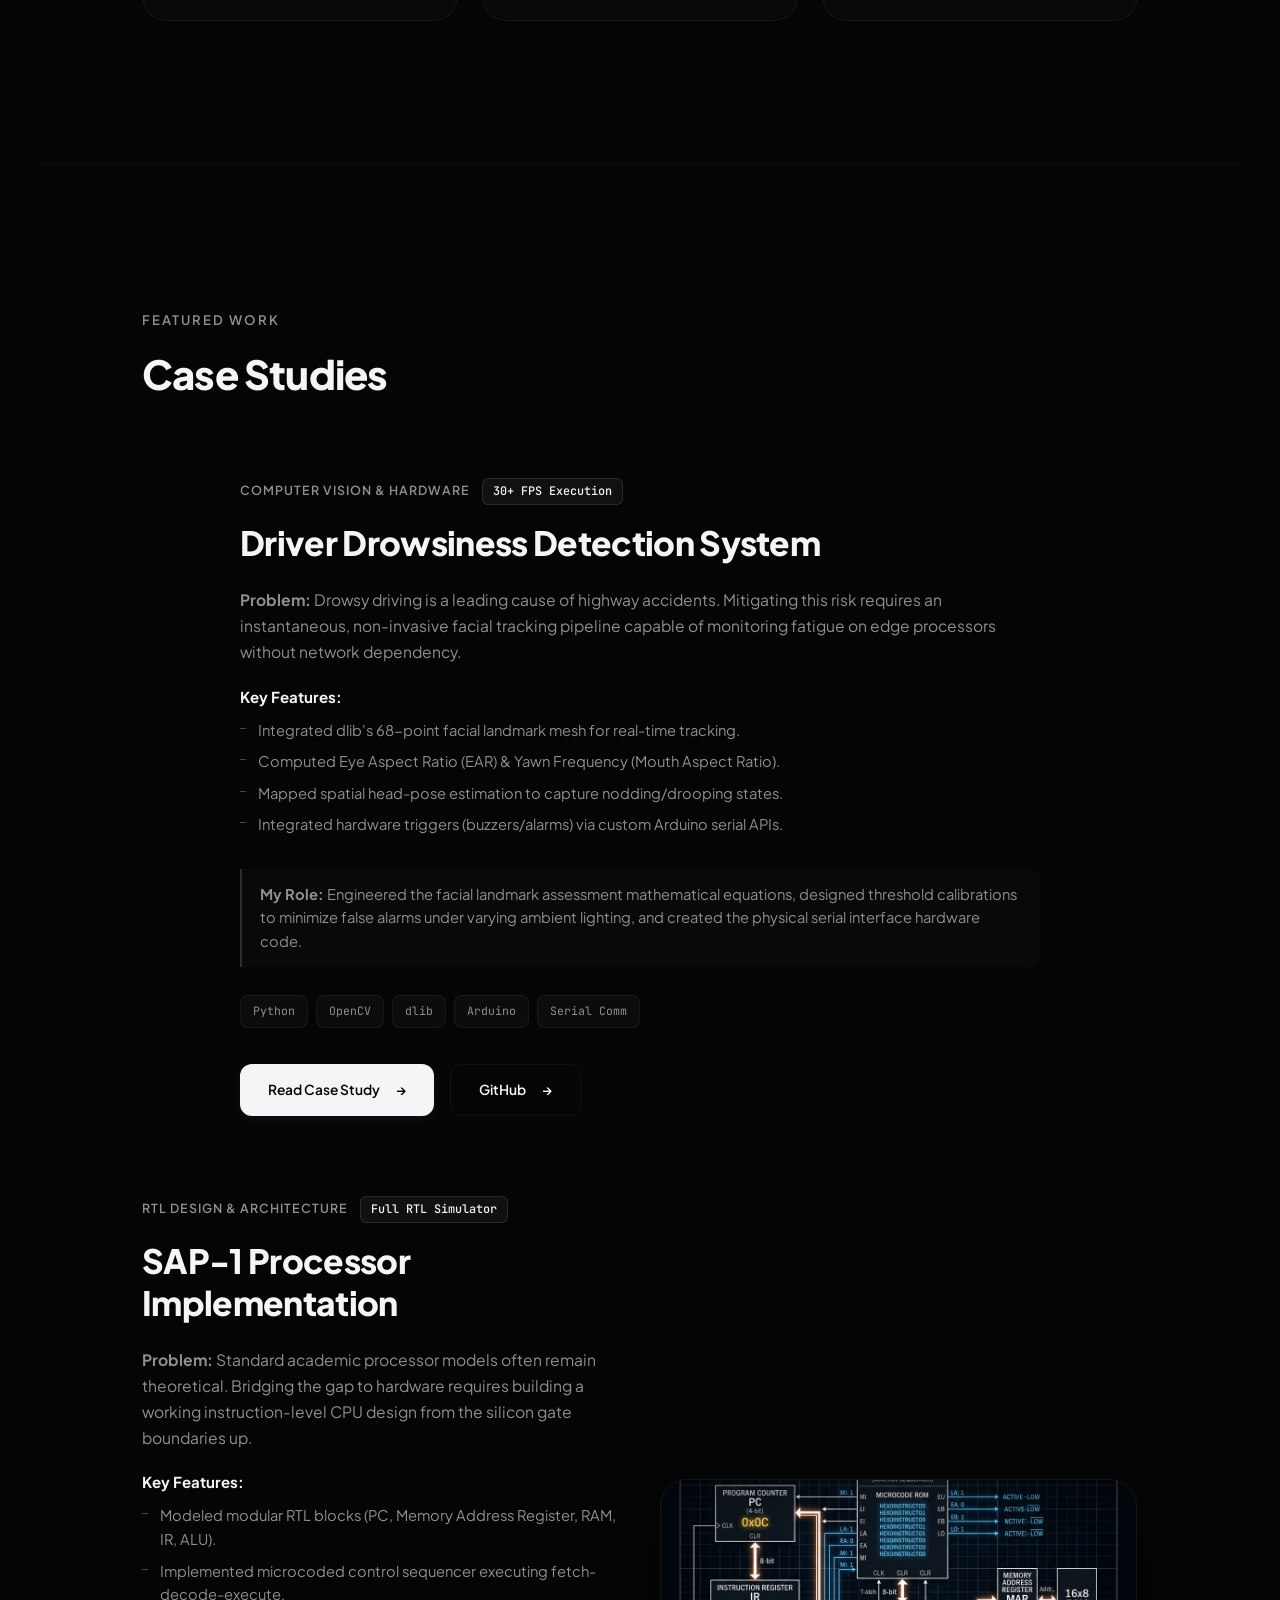
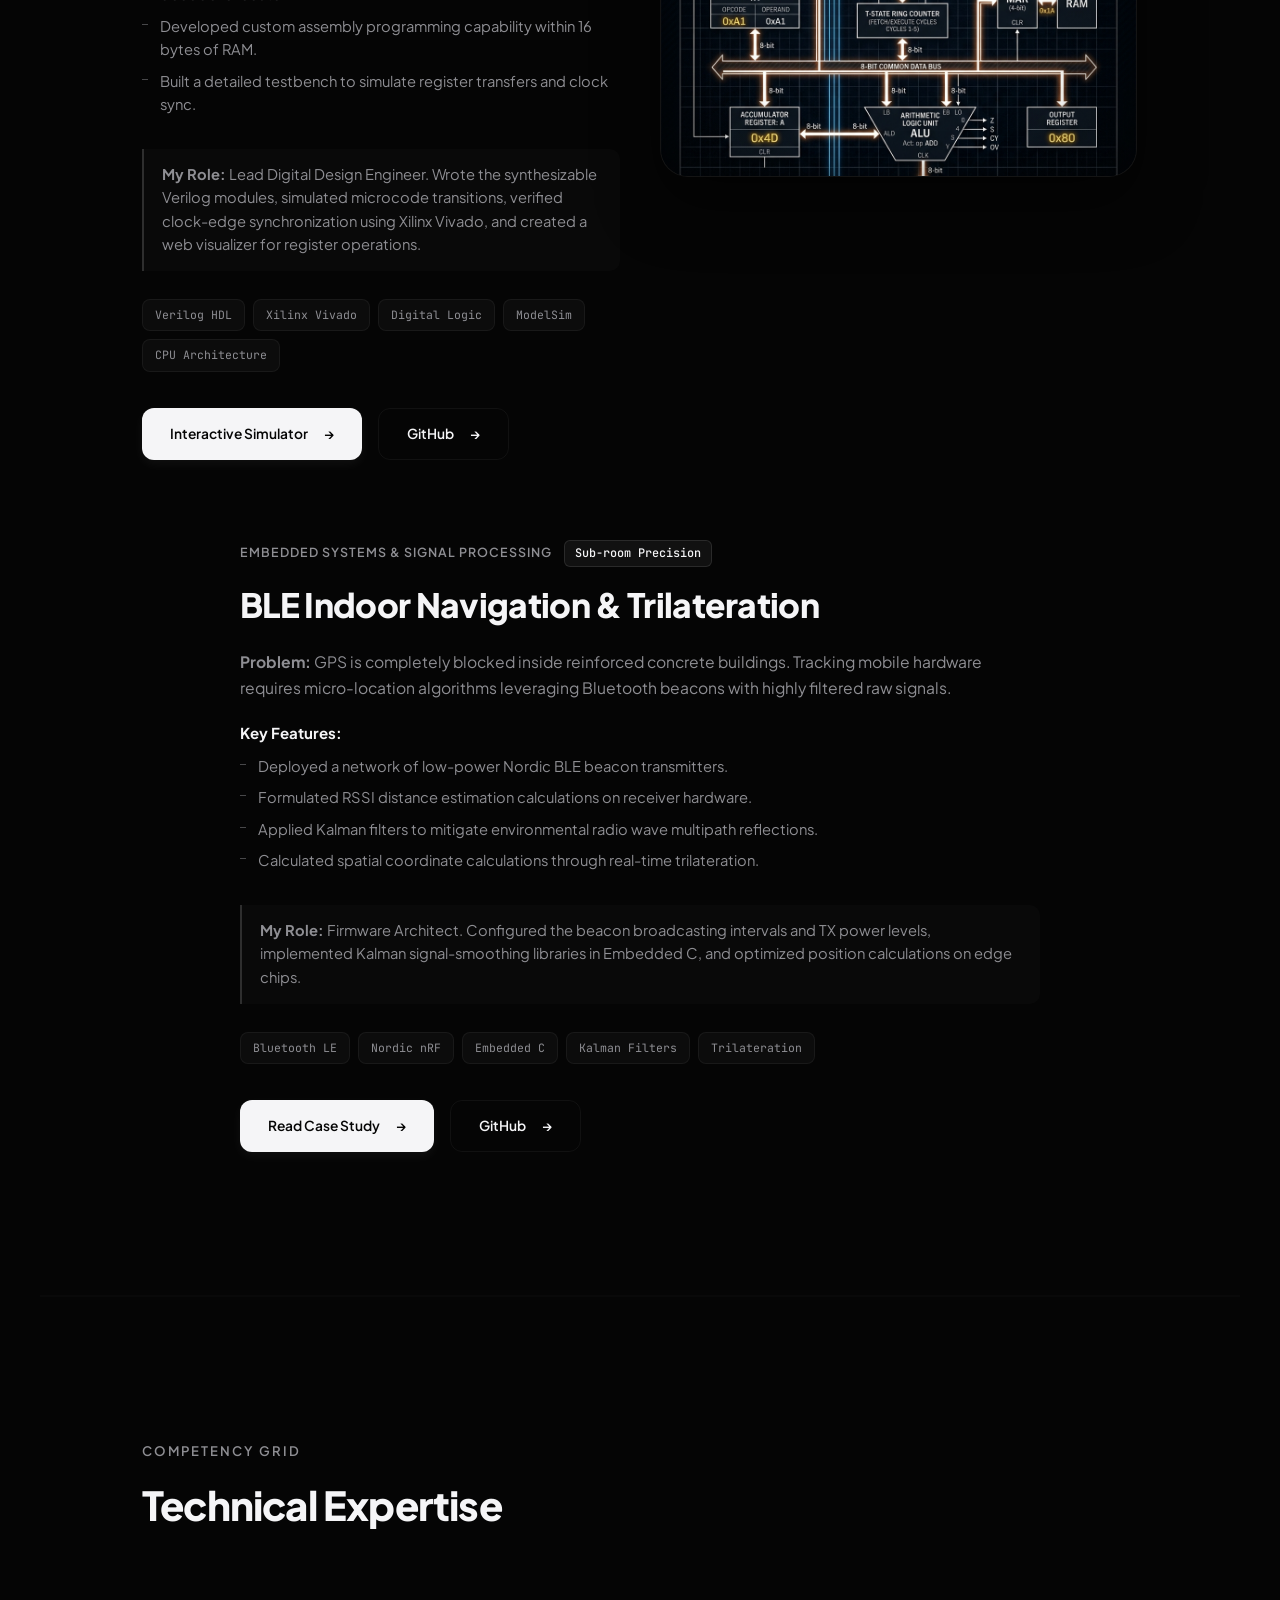
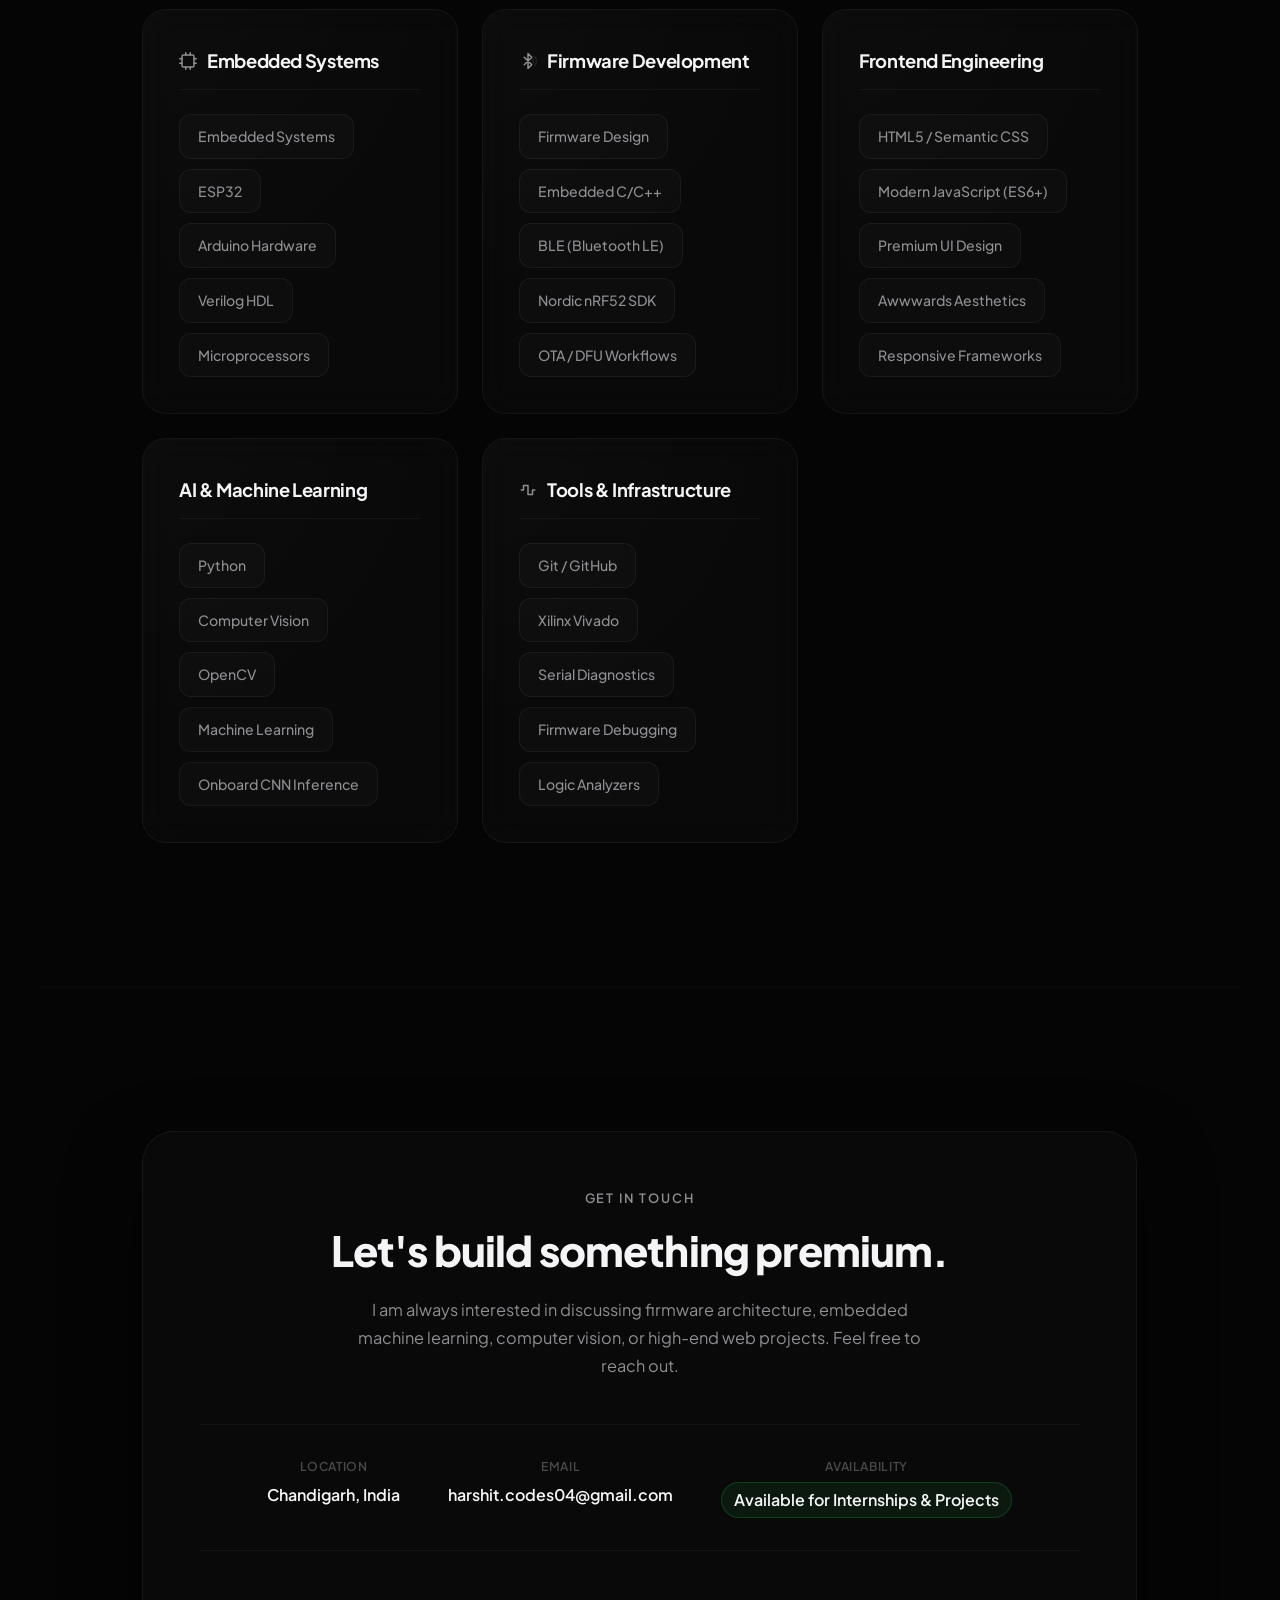
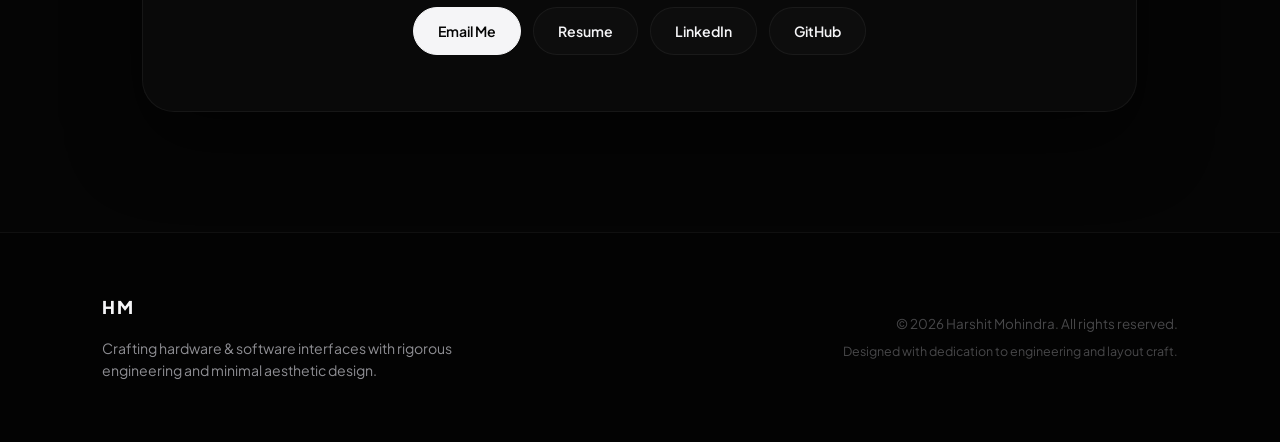
==== commit 14bd90fe: "signal section divider (oscilloscope)" ====
--- a/index.html
+++ b/index.html
@@ -129,7 +129,10 @@
     </section>
 
     <div class="section-divider" aria-hidden="true">
-      <div class="signal-pulse"></div>
+      <svg viewBox="0 0 1200 60" preserveAspectRatio="none">
+        <path class="divider-base-line" d="M 0 30 L 1200 30" />
+        <path class="divider-scan-line" d="M 0 30 H 400 C 420 30, 430 5, 440 5 C 455 5, 470 55, 485 55 C 500 55, 515 12, 530 12 C 545 12, 560 44, 575 44 C 590 44, 605 20, 620 20 C 635 20, 650 38, 665 38 C 680 38, 695 25, 710 25 C 725 25, 740 33, 755 33 C 770 33, 785 30, 800 30 H 1200" />
+      </svg>
     </div>
 
     <!-- EXPERIENCE SECTION (Timeline Redesign) -->
@@ -223,7 +226,10 @@
     </section>
 
     <div class="section-divider" aria-hidden="true">
-      <div class="signal-pulse"></div>
+      <svg viewBox="0 0 1200 60" preserveAspectRatio="none">
+        <path class="divider-base-line" d="M 0 30 L 1200 30" />
+        <path class="divider-scan-line" d="M 0 30 H 400 C 420 30, 430 5, 440 5 C 455 5, 470 55, 485 55 C 500 55, 515 12, 530 12 C 545 12, 560 44, 575 44 C 590 44, 605 20, 620 20 C 635 20, 650 38, 665 38 C 680 38, 695 25, 710 25 C 725 25, 740 33, 755 33 C 770 33, 785 30, 800 30 H 1200" />
+      </svg>
     </div>
 
     <!-- EDUCATION SECTION -->
@@ -287,7 +293,10 @@
     </section>
 
     <div class="section-divider" aria-hidden="true">
-      <div class="signal-pulse"></div>
+      <svg viewBox="0 0 1200 60" preserveAspectRatio="none">
+        <path class="divider-base-line" d="M 0 30 L 1200 30" />
+        <path class="divider-scan-line" d="M 0 30 H 400 C 420 30, 430 5, 440 5 C 455 5, 470 55, 485 55 C 500 55, 515 12, 530 12 C 545 12, 560 44, 575 44 C 590 44, 605 20, 620 20 C 635 20, 650 38, 665 38 C 680 38, 695 25, 710 25 C 725 25, 740 33, 755 33 C 770 33, 785 30, 800 30 H 1200" />
+      </svg>
     </div>
 
     <!-- PROJECTS SECTION (High-Fidelity Case Studies) -->
@@ -455,7 +464,10 @@
     </section>
 
     <div class="section-divider" aria-hidden="true">
-      <div class="signal-pulse"></div>
+      <svg viewBox="0 0 1200 60" preserveAspectRatio="none">
+        <path class="divider-base-line" d="M 0 30 L 1200 30" />
+        <path class="divider-scan-line" d="M 0 30 H 400 C 420 30, 430 5, 440 5 C 455 5, 470 55, 485 55 C 500 55, 515 12, 530 12 C 545 12, 560 44, 575 44 C 590 44, 605 20, 620 20 C 635 20, 650 38, 665 38 C 680 38, 695 25, 710 25 C 725 25, 740 33, 755 33 C 770 33, 785 30, 800 30 H 1200" />
+      </svg>
     </div>
 
     <!-- SKILLS SECTION (Grouped Category Layout) -->
@@ -534,7 +546,10 @@
     </section>
 
     <div class="section-divider" aria-hidden="true">
-      <div class="signal-pulse"></div>
+      <svg viewBox="0 0 1200 60" preserveAspectRatio="none">
+        <path class="divider-base-line" d="M 0 30 L 1200 30" />
+        <path class="divider-scan-line" d="M 0 30 H 400 C 420 30, 430 5, 440 5 C 455 5, 470 55, 485 55 C 500 55, 515 12, 530 12 C 545 12, 560 44, 575 44 C 590 44, 605 20, 620 20 C 635 20, 650 38, 665 38 C 680 38, 695 25, 710 25 C 725 25, 740 33, 755 33 C 770 33, 785 30, 800 30 H 1200" />
+      </svg>
     </div>
 
     <!-- CONTACT SECTION -->
--- a/style.css
+++ b/style.css
@@ -1414,35 +1414,63 @@
     color: var(--text-muted);
   }
   
-  /* Section horizontal divider with signal pulse */
+  /* Section horizontal divider container with oscilloscope waveform */
   .section-divider {
     position: relative;
     width: 100%;
     max-width: 1200px;
-    height: 1px;
-    background: linear-gradient(90deg, transparent, var(--border-color) 15%, var(--border-color) 85%, transparent);
+    height: 48px; /* High enough to allow step response peaks/troughs to be fully visible */
     margin: 0 auto;
-    overflow: hidden;
+    overflow: visible;
+  }
+  
+  .section-divider svg {
+    display: block;
+    width: 100%;
+    height: 100%;
+  }
+  
+  /* Baseline: Faint static line representing the grid center */
+  .divider-base-line {
+    stroke: var(--border-color);
+    stroke-width: 1px;
+    fill: none;
     opacity: 0.8;
   }
   
-  .section-divider .signal-pulse {
-    position: absolute;
-    top: 0;
-    left: -120px;
-    width: 100px;
-    height: 100%;
-    background: linear-gradient(90deg, transparent, rgba(255, 255, 255, 0.08), rgba(255, 255, 255, 0.3) 50%, rgba(255, 255, 255, 0.08), transparent);
-    will-change: transform;
-  }
-  
-  .section-divider.animate-pulse .signal-pulse {
-    animation: travelPulse 2.8s cubic-bezier(0.25, 1, 0.5, 1) forwards;
-  }
-  
-  @keyframes travelPulse {
-    0% { transform: translate3d(0, 0, 0); }
-    100% { transform: translate3d(1420px, 0, 0); }
+  /* Scan line: The active oscilloscope signal trace */
+  .divider-scan-line {
+    stroke: rgba(0, 240, 255, 0.85); /* Premium analog CRT phosphor cyan */
+    stroke-width: 1.5px;
+    fill: none;
+    filter: drop-shadow(0 0 2.5px rgba(0, 240, 255, 0.5));
+    
+    /* Responsive linear gradient mask for the scan dot and phosphor trail decay */
+    -webkit-mask-image: linear-gradient(to right, transparent, rgba(0,0,0,0.1) 40%, rgba(0,0,0,1) 95%, #fff 100%);
+    mask-image: linear-gradient(to right, transparent, rgba(0,0,0,0.1) 40%, rgba(0,0,0,1) 95%, #fff 100%);
+    -webkit-mask-size: 240px 100%;
+    mask-size: 240px 100%;
+    -webkit-mask-repeat: no-repeat;
+    mask-repeat: no-repeat;
+    -webkit-mask-position: -240px 0;
+    mask-position: -240px 0;
+    will-change: mask-position;
+  }
+  
+  /* Trigger the sweep animation once when container enters viewport */
+  .section-divider.animate-pulse .divider-scan-line {
+    animation: oscilloscopeSweep 2.5s cubic-bezier(0.25, 0.46, 0.45, 0.94) forwards;
+  }
+  
+  @keyframes oscilloscopeSweep {
+    0% {
+      -webkit-mask-position: -240px 0;
+      mask-position: -240px 0;
+    }
+    100% {
+      -webkit-mask-position: 125% 0;
+      mask-position: 125% 0;
+    }
   }
   
   /* ==========================================================================
